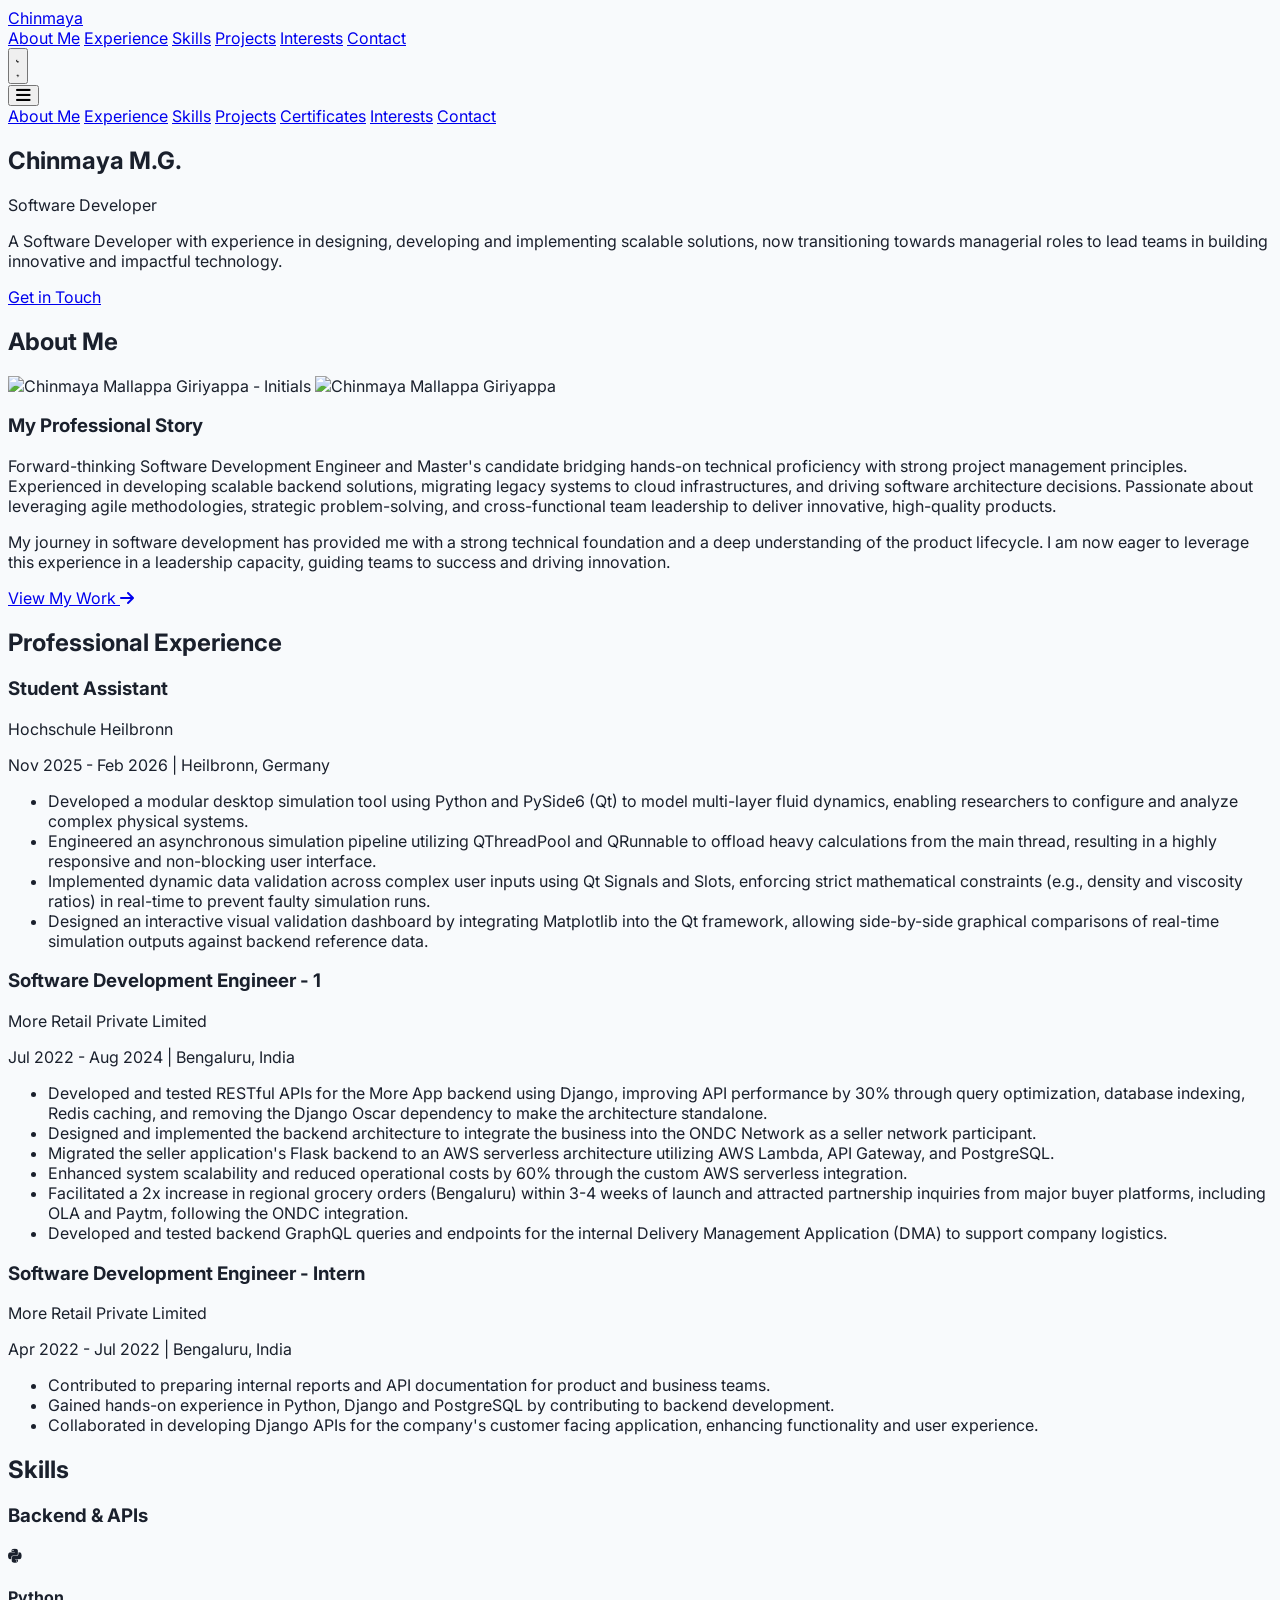
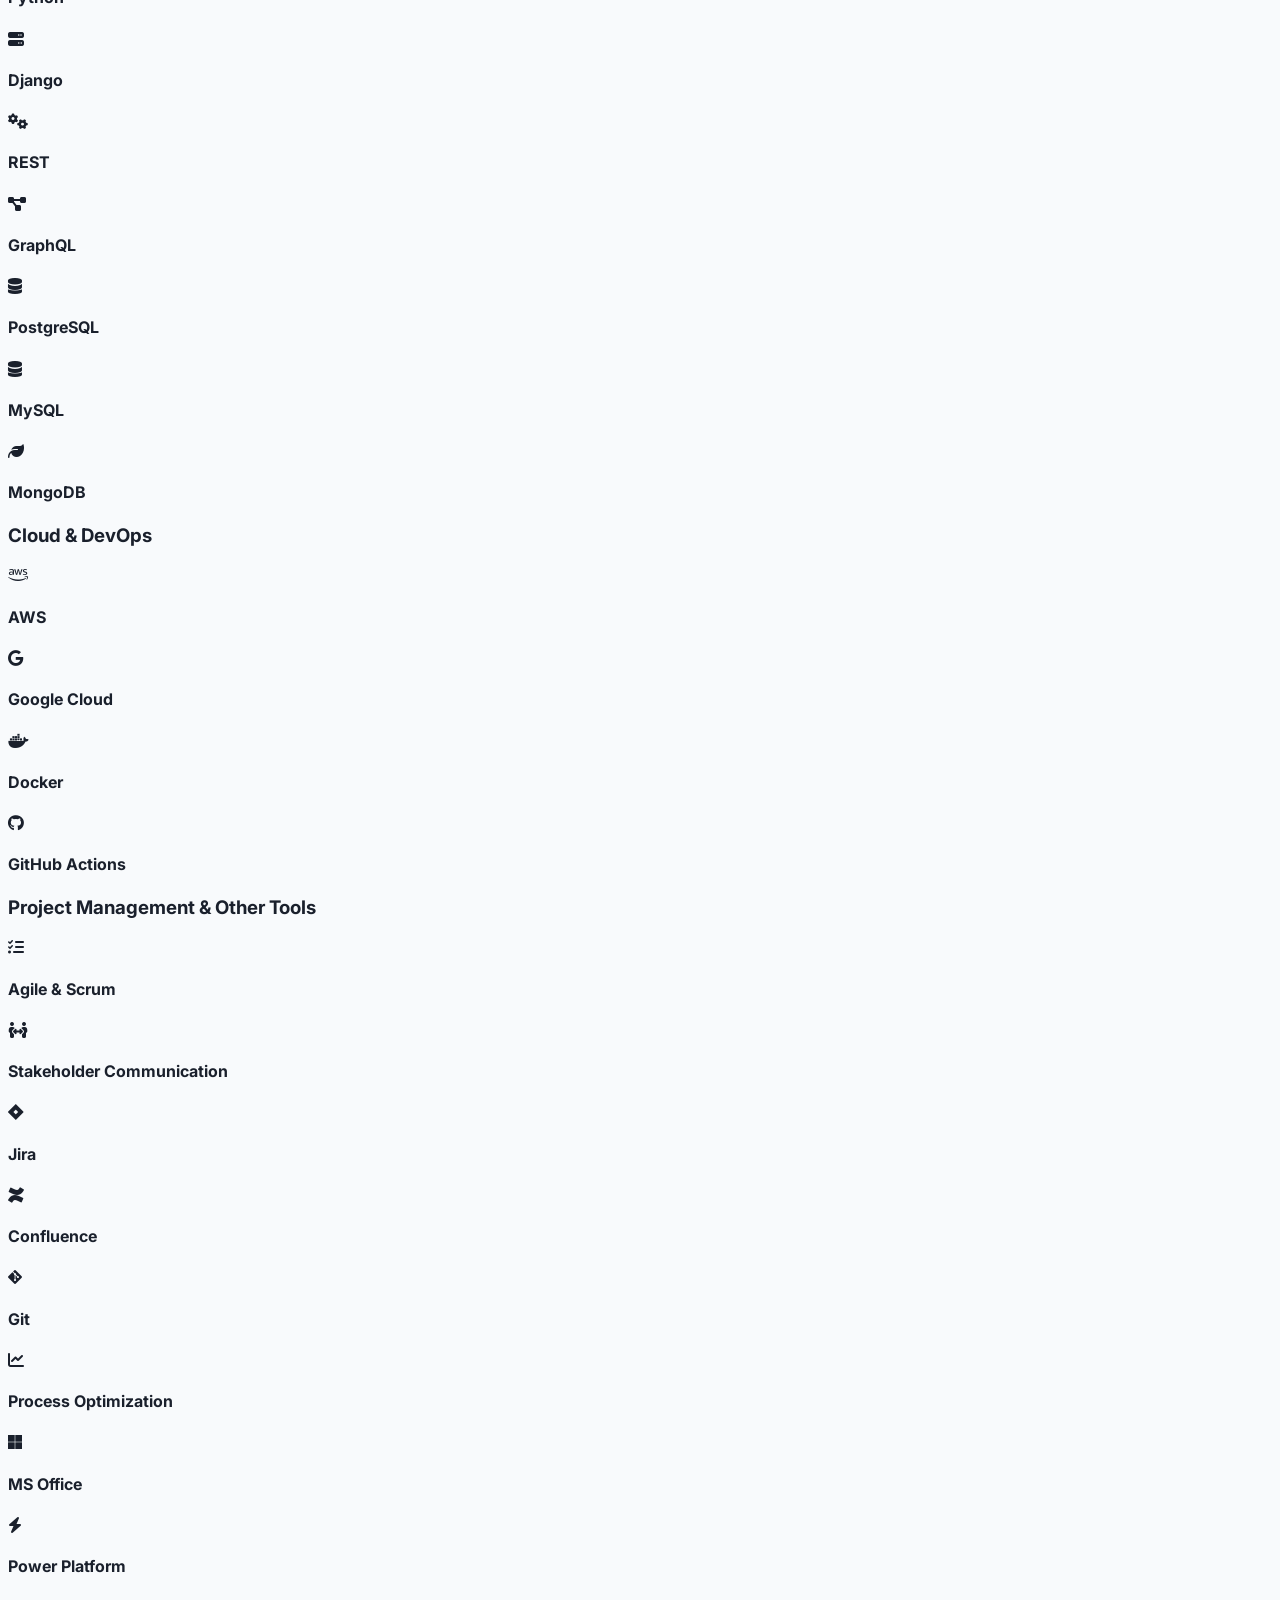
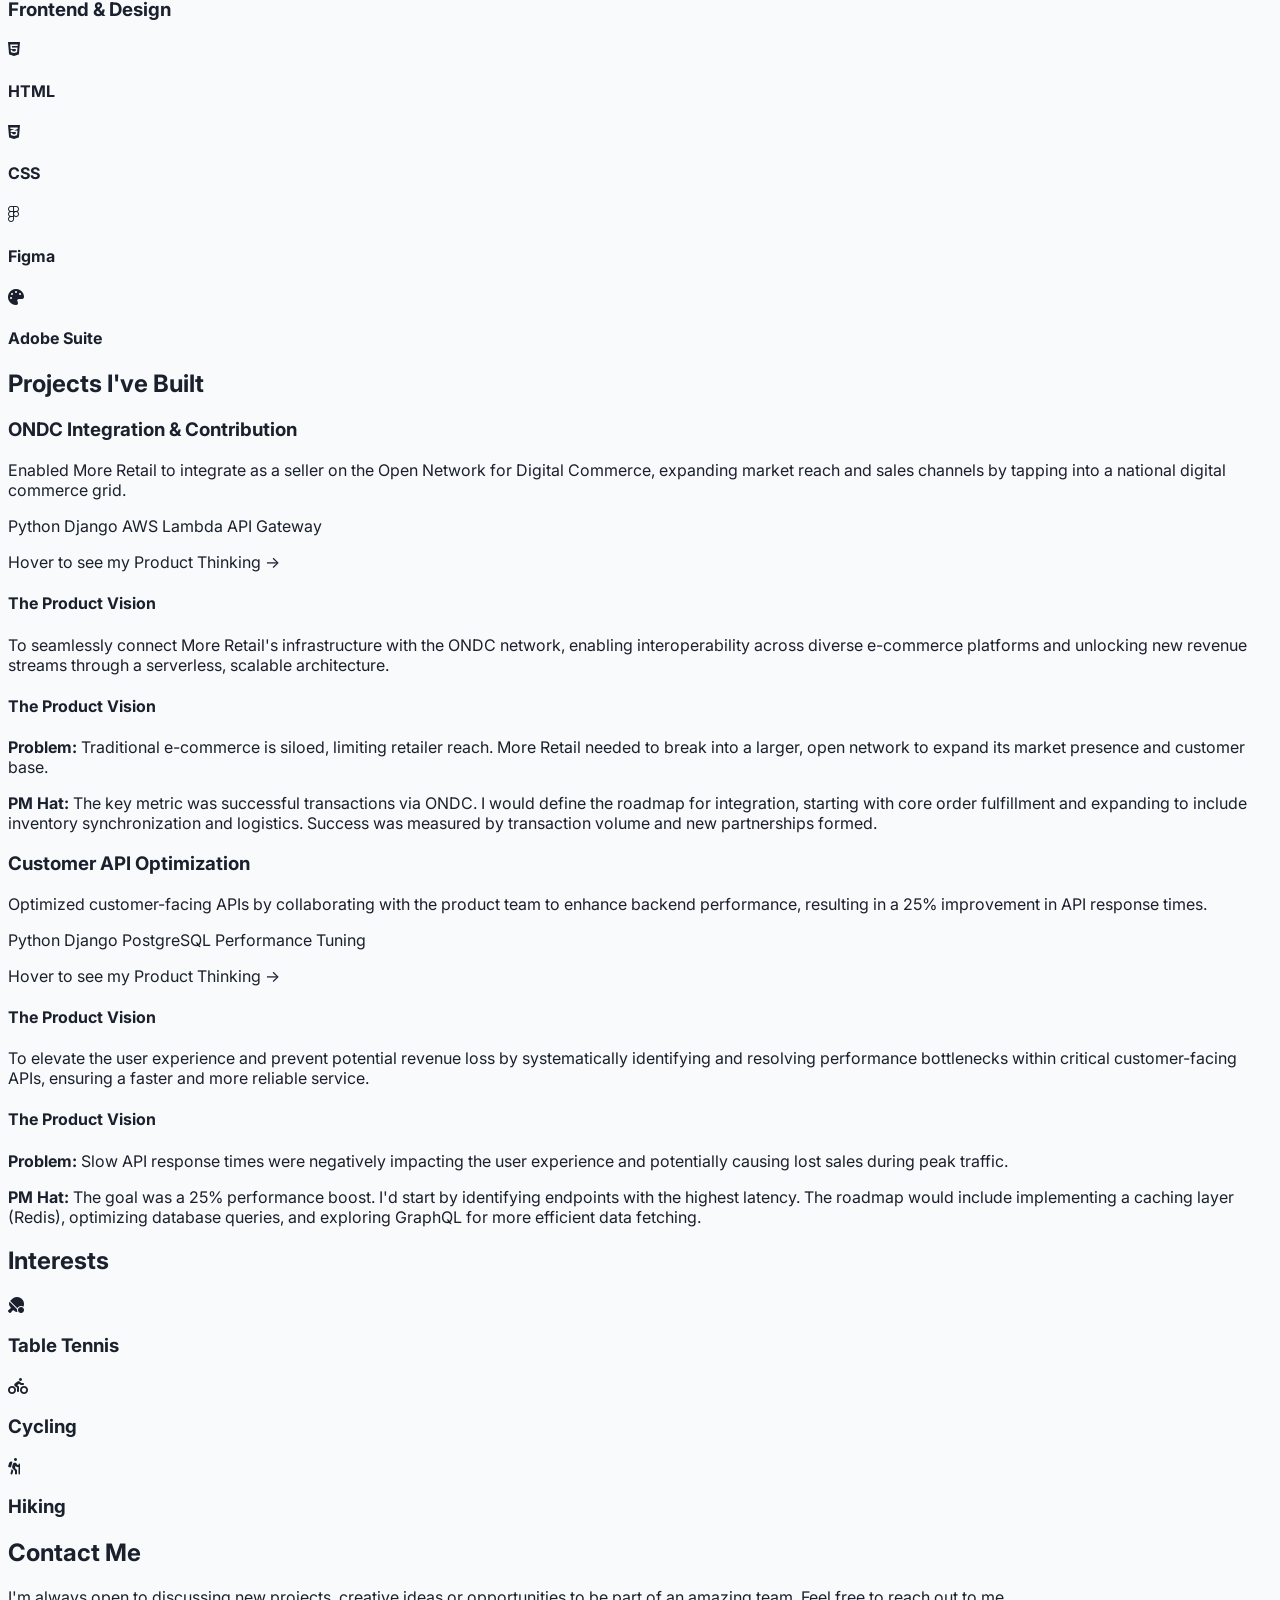
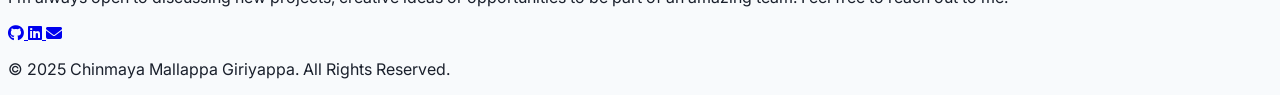
==== index.html @ 0d18cfe6 "initial commit" ====
<!DOCTYPE html>
<html lang="en" class="scroll-smooth">

<head>
    <meta charset="UTF-8">
    <meta name="viewport" content="width=device-width, initial-scale=1.0">
    <title>Chinmaya Mallappa Giriyappa - Portfolio</title>
    <script src="https://cdn.tailwindcss.com"></script>
    <script>
        // Enable dark mode based on class
        tailwind.config = {
            darkMode: 'class'
        }
    </script>
    <link href="https://fonts.googleapis.com/css2?family=Inter:wght@400;500;600;700&display=swap" rel="stylesheet">
    <link rel="stylesheet" href="https://cdnjs.cloudflare.com/ajax/libs/font-awesome/6.4.2/css/all.min.css">
    <style>
        body {
            font-family: 'Inter', sans-serif;
            background-color: #f8fafc;
            /* A very light gray background */
            color: #1a202c;
        }

        .skill-card {
            transition: transform 0.3s, box-shadow 0.3s;
        }

        .skill-card:hover {
            transform: translateY(-5px);
            box-shadow: 0 10px 15px -3px rgba(0, 0, 0, 0.1), 0 4px 6px -2px rgba(0, 0, 0, 0.05);
        }

        .interest-card {
            transition: transform 0.3s, box-shadow 0.3s;
        }

        .interest-card:hover {
            transform: translateY(-10px);
            box-shadow: 0 20px 25px -5px rgba(0, 0, 0, 0.1), 0 10px 10px -5px rgba(0, 0, 0, 0.04);
        }

        /* New styles for the project section */
        .project-container {
            transition: transform 0.4s cubic-bezier(0.25, 0.46, 0.45, 0.94);
            transform-style: preserve-3d;
        }

        .project-container:hover {
            transform: perspective(1000px) rotateY(1deg) rotateX(1deg) scale(1.02);
        }
    </style>
</head>

<body class="bg-gray-50 dark:bg-gray-900">

    <!-- Header & Navigation -->
    <header class="bg-white shadow-sm sticky top-0 z-50 dark:bg-gray-800">
        <nav class="container mx-auto px-6 py-4 flex justify-between items-center">
            <a href="#" class="text-2xl font-bold text-gray-800 dark:text-white">Chinmaya </a>
            <div class="flex items-center">
                <div class="hidden md:flex space-x-6">
                    <a href="#about"
                        class="text-gray-600 hover:text-blue-600 transition duration-300 dark:text-white dark:hover:text-blue-400">About
                        Me</a>
                    <a href="#experience"
                        class="text-gray-600 hover:text-blue-600 transition duration-300 dark:text-white dark:hover:text-blue-400">Experience</a>
                    <a href="#skills"
                        class="text-gray-600 hover:text-blue-600 transition duration-300 dark:text-white dark:hover:text-blue-400">Skills</a>
                    <a href="#projects"
                        class="text-gray-600 hover:text-blue-600 transition duration-300 dark:text-white dark:hover:text-blue-400">Projects</a>
                    <!-- <a href="#certificates" class="text-gray-600 hover:text-blue-600 transition duration-300 dark:text-white dark:hover:text-blue-400">Certificates</a> -->
                    <a href="#interests"
                        class="text-gray-600 hover:text-blue-600 transition duration-300 dark:text-white dark:hover:text-blue-400">Interests</a>
                    <!-- <a href="#resume" id="mobile-resume-nav-link" class="block py-2 px-4 text-sm text-gray-700 hover:bg-gray-100 dark:text-white dark:hover:bg-gray-700">Resume</a> -->
                    <a href="#contact"
                        class="text-gray-600 hover:text-blue-600 transition duration-300 dark:text-white dark:hover:text-blue-400">Contact</a>
                </div>

                <button id="theme-toggle" type="button"
                    class="text-gray-500 dark:text-gray-400 hover:bg-gray-100 dark:hover:bg-gray-700 focus:outline-none focus:ring-4 focus:ring-gray-200 dark:focus:ring-gray-700 rounded-lg text-sm p-2.5 ml-4">
                    <svg id="theme-toggle-dark-icon" class="hidden w-5 h-5" fill="currentColor" viewBox="0 0 20 20"
                        xmlns="http://www.w3.org/2000/svg">
                        <path d="M17.293 13.293A8 8 0 016.707 2.707a8.001 8.001 0 1010.586 10.586z"></path>
                    </svg>
                    <svg id="theme-toggle-light-icon" class="hidden w-5 h-5" fill="currentColor" viewBox="0 0 20 20"
                        xmlns="http://www.w3.org/2000/svg">
                        <path
                            d="M10 2a1 1 0 011 1v1a1 1 0 11-2 0V3a1 1 0 011-1zm4 8a4 4 0 11-8 0 4 4 0 018 0zm-.464 4.95l.707.707a1 1 0 001.414-1.414l-.707-.707a1 1 0 00-1.414 1.414zm2.12-10.607a1 1 0 010 1.414l-.707.707a1 1 0 11-1.414-1.414l.707-.707a1 1 0 011.414 0zM17 11a1 1 0 100-2h-1a1 1 0 100 2h1zm-7 4a1 1 0 011 1v1a1 1 0 11-2 0v-1a1 1 0 011-1zM5.05 5.05a1 1 0 00-1.414 1.414l.707.707a1 1 0 001.414-1.414l-.707-.707zM3 11a1 1 0 100-2H2a1 1 0 100 2h1z"
                            fill-rule="evenodd" clip-rule="evenodd"></path>
                    </svg>
                </button>

                <div class="md:hidden ml-2">
                    <button id="mobile-menu-button" class="text-gray-800 dark:text-white focus:outline-none">
                        <i class="fas fa-bars fa-lg"></i>
                    </button>
                </div>
            </div>
        </nav>
        <div id="mobile-menu" class="hidden md:hidden bg-white dark:bg-gray-800">
            <a href="#about"
                class="block py-2 px-4 text-sm text-gray-700 hover:bg-gray-100 dark:text-white dark:hover:bg-gray-700">About
                Me</a>
            <a href="#experience"
                class="block py-2 px-4 text-sm text-gray-700 hover:bg-gray-100 dark:text-white dark:hover:bg-gray-700">Experience</a>
            <a href="#skills"
                class="block py-2 px-4 text-sm text-gray-700 hover:bg-gray-100 dark:text-white dark:hover:bg-gray-700">Skills</a>
            <a href="#projects"
                class="block py-2 px-4 text-sm text-gray-700 hover:bg-gray-100 dark:text-white dark:hover:bg-gray-700">Projects</a>
            <a href="#certificates"
                class="block py-2 px-4 text-sm text-gray-700 hover:bg-gray-100 dark:text-white dark:hover:bg-gray-700">Certificates</a>
            <a href="#interests"
                class="block py-2 px-4 text-sm text-gray-700 hover:bg-gray-100 dark:text-white dark:hover:bg-gray-700">Interests</a>
            <a href="#contact"
                class="block py-2 px-4 text-sm text-gray-700 hover:bg-gray-100 dark:text-white dark:hover:bg-gray-700">Contact</a>
        </div>
    </header>

    <main>
        <!-- Hero Section -->
        <section id="home" class="bg-white py-20 md:py-32 dark:bg-gray-800">
            <div class="container mx-auto px-6 text-center">
                <h1 class="text-4xl md:text-6xl font-extrabold text-gray-900 leading-tight dark:text-white">Chinmaya
                    M.G.</h1>
                <p class="mt-4 text-xl md:text-2xl text-blue-600 font-semibold dark:text-blue-400">Software Developer
                </p>
                <p class="mt-6 max-w-3xl mx-auto text-lg text-gray-600 dark:text-gray-300">
                    A Software Developer with experience in designing, developing and implementing scalable solutions,
                    now transitioning towards managerial roles to lead teams in building innovative and impactful
                    technology.
                </p>
                <a href="#contact"
                    class="mt-8 inline-block bg-blue-600 text-white font-bold py-3 px-8 rounded-lg hover:bg-blue-700 dark:bg-blue-500 dark:hover:bg-blue-600 transition duration-300">Get
                    in Touch</a>
            </div>
        </section>

        <!-- About Me Section -->
        <section id="about" class="py-20">
            <div class="container mx-auto px-6">
                <h2 class="text-3xl font-bold text-gray-800 mb-8 text-center dark:text-white">About Me</h2>
                <div class="flex flex-col md:flex-row items-center gap-12">
                    <div class="md:w-1/3">
                        <div class="relative w-80 h-80 mx-auto group">
                            <img src="https://placehold.co/400x400/E2E8F0/4A5568?text=CMG"
                                alt="Chinmaya Mallappa Giriyappa - Initials"
                                class="rounded-full shadow-lg absolute inset-0 w-full h-full object-cover transition-opacity duration-300 group-hover:opacity-0">
                            <img src="images/profile.png?auto=compress&cs=tinysrgb&w=475"
                                alt="Chinmaya Mallappa Giriyappa"
                                class="rounded-full shadow-lg absolute inset-0 w-full h-full object-cover object-top transition-opacity duration-300 opacity-0 group-hover:opacity-100">
                        </div>
                    </div>
                    <div class="md:w-2/3">
                        <h3 class="text-2xl font-bold text-gray-800 mb-4 dark:text-gray-100">My Professional Story</h3>
                        <p class="text-gray-600 mb-4 dark:text-gray-300 text-justify">
                            Forward-thinking Software Development Engineer and Master's candidate bridging hands-on
                            technical proficiency with strong project management principles. Experienced in developing
                            scalable backend solutions, migrating legacy systems to cloud infrastructures, and driving
                            software architecture decisions. Passionate about leveraging agile methodologies, strategic
                            problem-solving, and cross-functional team leadership to deliver innovative, high-quality
                            products.
                        </p>
                        <p class="text-gray-600 dark:text-gray-300 text-justify">
                            My journey in software development has provided me with a strong technical foundation and a
                            deep understanding of the product lifecycle. I am now eager to leverage this experience in a
                            leadership capacity, guiding teams to success and driving innovation.
                        </p>
                        <a href="#projects"
                            class="mt-6 inline-block text-blue-600 font-semibold hover:underline dark:text-blue-400">View
                            My Work <i class="fas fa-arrow-right ml-2"></i></a>
                    </div>
                </div>
            </div>
        </section>

        <!-- Experience Section -->
        <section id="experience" class="py-20 bg-white dark:bg-gray-800">
            <div class="container mx-auto px-6">
                <h2 class="text-3xl font-bold text-gray-800 mb-8 text-center dark:text-white">Professional Experience
                </h2>
                <div class="space-y-12">

                    <!-- Experience 1 -->
                    <div class="flex flex-col md:flex-row gap-8">
                        <div class="md:w-1/4">
                            <h3 class="text-xl font-bold text-gray-800 dark:text-gray-100">Student Assistant</h3>
                            <p class="text-gray-600 dark:text-gray-300">Hochschule Heilbronn </p>
                            <p class="text-sm text-gray-500 dark:text-gray-400">Nov 2025 - Feb 2026 | Heilbronn, Germany
                            </p>
                        </div>
                        <div class="md:w-3/4">
                            <ul class="list-disc list-inside text-gray-600 space-y-2 dark:text-gray-300">
                                <li class="text-justify">Developed a modular desktop simulation tool using Python and
                                    PySide6 (Qt) to model multi-layer fluid dynamics, enabling researchers to configure
                                    and analyze complex physical systems.</li>
                                <li class="text-justify">Engineered an asynchronous simulation pipeline utilizing
                                    QThreadPool and QRunnable to offload heavy calculations from the main thread,
                                    resulting in a highly responsive and non-blocking user interface.</li>
                                <li class="text-justify">Implemented dynamic data validation across complex user inputs
                                    using Qt Signals and Slots, enforcing strict mathematical constraints (e.g., density
                                    and viscosity ratios) in real-time to prevent faulty simulation runs.</li>
                                <li class="text-justify">Designed an interactive visual validation dashboard by
                                    integrating Matplotlib into the Qt framework, allowing side-by-side graphical
                                    comparisons of real-time simulation outputs against backend reference data.</li>

                            </ul>
                        </div>
                    </div>
                    <!-- Experience 2 -->
                    <div class="flex flex-col md:flex-row gap-8">
                        <div class="md:w-1/4">
                            <h3 class="text-xl font-bold text-gray-800 dark:text-gray-100">Software Development Engineer
                                - 1</h3>
                            <p class="text-gray-600 dark:text-gray-300">More Retail Private Limited</p>
                            <p class="text-sm text-gray-500 dark:text-gray-400">Jul 2022 - Aug 2024 | Bengaluru, India
                            </p>
                        </div>
                        <div class="md:w-3/4">
                            <ul class="list-disc list-inside text-gray-600 space-y-2 dark:text-gray-300">
                                <li class="text-justify">Developed and tested RESTful APIs for the More App backend
                                    using Django, improving API performance by 30% through query optimization, database
                                    indexing, Redis caching, and removing the Django Oscar dependency to make the
                                    architecture standalone.</li>
                                <li class="text-justify">Designed and implemented the backend architecture to integrate
                                    the business into the ONDC Network as a seller network participant.</li>
                                <li class="text-justify">Migrated the seller application's Flask backend to an AWS
                                    serverless architecture utilizing AWS Lambda, API Gateway, and PostgreSQL.</li>
                                <li class="text-justify">Enhanced system scalability and reduced operational costs by
                                    60% through the custom AWS serverless integration.</li>
                                <li class="text-justify">Facilitated a 2x increase in regional grocery orders
                                    (Bengaluru) within 3-4 weeks of launch and attracted partnership inquiries from
                                    major buyer platforms, including OLA and Paytm, following the ONDC integration.</li>
                                <li class="text-justify">Developed and tested backend GraphQL queries and endpoints for
                                    the internal Delivery Management Application (DMA) to support company logistics.
                                </li>
                            </ul>
                        </div>
                    </div>
                    <!-- Experience 3 -->
                    <div class="flex flex-col md:flex-row gap-8">
                        <div class="md:w-1/4">
                            <h3 class="text-xl font-bold text-gray-800 dark:text-gray-100">Software Development Engineer
                                - Intern</h3>
                            <p class="text-gray-600 dark:text-gray-300">More Retail Private Limited</p>
                            <p class="text-sm text-gray-500 dark:text-gray-400">Apr 2022 - Jul 2022 | Bengaluru, India
                            </p>
                        </div>
                        <div class="md:w-3/4">
                            <ul class="list-disc list-inside text-gray-600 space-y-2 dark:text-gray-300">
                                <li class="text-justify">Contributed to preparing internal reports and API documentation
                                    for product and business teams.</li>
                                <li class="text-justify">Gained hands-on experience in Python, Django and PostgreSQL by
                                    contributing to backend development.</li>
                                <li class="text-justify">Collaborated in developing Django APIs for the company's
                                    customer facing application, enhancing functionality and user experience.</li>
                            </ul>
                        </div>
                    </div>
                </div>
            </div>
        </section>

        <!-- Skills Section -->
        <section id="skills" class="py-20">
            <div class="container mx-auto px-6">
                <h2 class="text-3xl font-bold text-gray-800 mb-8 text-center dark:text-white">Skills</h2>

                <!-- Backend & APIs -->
                <div class="mb-12">
                    <h3 class="text-2xl font-semibold text-gray-700 dark:text-gray-200 mb-6 text-center">Backend &amp;
                        APIs</h3>
                    <div class="flex flex-wrap justify-center gap-6">
                        <div
                            class="skill-card bg-white p-4 rounded-lg shadow-md text-center dark:bg-gray-700 flex items-center space-x-3">
                            <i class="fab fa-python text-2xl text-blue-600 dark:text-blue-400"></i>
                            <h4 class="text-md font-semibold dark:text-white">Python</h4>
                        </div>
                        <div
                            class="skill-card bg-white p-4 rounded-lg shadow-md text-center dark:bg-gray-700 flex items-center space-x-3">
                            <i class="fas fa-server text-2xl text-blue-600 dark:text-blue-400"></i>
                            <h4 class="text-md font-semibold dark:text-white">Django</h4>
                        </div>
                        <div
                            class="skill-card bg-white p-4 rounded-lg shadow-md text-center dark:bg-gray-700 flex items-center space-x-3">
                            <i class="fas fa-cogs text-2xl text-blue-600 dark:text-blue-400"></i>
                            <h4 class="text-md font-semibold dark:text-white">REST</h4>
                        </div>
                        <div
                            class="skill-card bg-white p-4 rounded-lg shadow-md text-center dark:bg-gray-700 flex items-center space-x-3">
                            <i class="fas fa-project-diagram text-2xl text-blue-600 dark:text-blue-400"></i>
                            <h4 class="text-md font-semibold dark:text-white">GraphQL</h4>
                        </div>
                        <div
                            class="skill-card bg-white p-4 rounded-lg shadow-md text-center dark:bg-gray-700 flex items-center space-x-3">
                            <i class="fas fa-database text-2xl text-blue-600 dark:text-blue-400"></i>
                            <h4 class="text-md font-semibold dark:text-white">PostgreSQL</h4>
                        </div>
                        <div
                            class="skill-card bg-white p-4 rounded-lg shadow-md text-center dark:bg-gray-700 flex items-center space-x-3">
                            <i class="fas fa-database text-2xl text-blue-600 dark:text-blue-400"></i>
                            <h4 class="text-md font-semibold dark:text-white">MySQL</h4>
                        </div>
                        <div
                            class="skill-card bg-white p-4 rounded-lg shadow-md text-center dark:bg-gray-700 flex items-center space-x-3">
                            <i class="fas fa-leaf text-2xl text-blue-600 dark:text-blue-400"></i>
                            <h4 class="text-md font-semibold dark:text-white">MongoDB</h4>
                        </div>
                    </div>
                </div>

                <!-- Cloud & DevOps -->
                <div class="mb-12">
                    <h3 class="text-2xl font-semibold text-gray-700 dark:text-gray-200 mb-6 text-center">Cloud &amp;
                        DevOps</h3>
                    <div class="flex flex-wrap justify-center gap-6">
                        <div
                            class="skill-card bg-white p-4 rounded-lg shadow-md text-center dark:bg-gray-700 flex items-center space-x-3">
                            <i class="fab fa-aws text-2xl text-blue-600 dark:text-blue-400"></i>
                            <h4 class="text-md font-semibold dark:text-white">AWS</h4>
                        </div>
                        <div
                            class="skill-card bg-white p-4 rounded-lg shadow-md text-center dark:bg-gray-700 flex items-center space-x-3">
                            <i class="fab fa-google text-2xl text-blue-600 dark:text-blue-400"></i>
                            <h4 class="text-md font-semibold dark:text-white">Google Cloud</h4>
                        </div>
                        <div
                            class="skill-card bg-white p-4 rounded-lg shadow-md text-center dark:bg-gray-700 flex items-center space-x-3">
                            <i class="fab fa-docker text-2xl text-blue-600 dark:text-blue-400"></i>
                            <h4 class="text-md font-semibold dark:text-white">Docker</h4>
                        </div>
                        <div
                            class="skill-card bg-white p-4 rounded-lg shadow-md text-center dark:bg-gray-700 flex items-center space-x-3">
                            <i class="fab fa-github text-2xl text-blue-600 dark:text-blue-400"></i>
                            <h4 class="text-md font-semibold dark:text-white">GitHub Actions</h4>
                        </div>
                    </div>
                </div>

                <!-- Project Management & Other Tools -->
                <div class="mb-12">
                    <h3 class="text-2xl font-semibold text-gray-700 dark:text-gray-200 mb-6 text-center">Project
                        Management &amp; Other Tools</h3>
                    <div class="flex flex-wrap justify-center gap-6">
                        <div
                            class="skill-card bg-white p-4 rounded-lg shadow-md text-center dark:bg-gray-700 flex items-center space-x-3">
                            <i class="fas fa-tasks text-2xl text-blue-600 dark:text-blue-400"></i>
                            <h4 class="text-md font-semibold dark:text-white">Agile &amp; Scrum</h4>
                        </div>
                        <div
                            class="skill-card bg-white p-4 rounded-lg shadow-md text-center dark:bg-gray-700 flex items-center space-x-3">
                            <i class="fas fa-people-arrows text-2xl text-blue-600 dark:text-blue-400"></i>
                            <h4 class="text-md font-semibold dark:text-white">Stakeholder Communication</h4>
                        </div>
                        <div
                            class="skill-card bg-white p-4 rounded-lg shadow-md text-center dark:bg-gray-700 flex items-center space-x-3">
                            <i class="fab fa-jira text-2xl text-blue-600 dark:text-blue-400"></i>
                            <h4 class="text-md font-semibold dark:text-white">Jira</h4>
                        </div>
                        <div
                            class="skill-card bg-white p-4 rounded-lg shadow-md text-center dark:bg-gray-700 flex items-center space-x-3">
                            <i class="fab fa-confluence text-2xl text-blue-600 dark:text-blue-400"></i>
                            <h4 class="text-md font-semibold dark:text-white">Confluence</h4>
                        </div>
                        <div
                            class="skill-card bg-white p-4 rounded-lg shadow-md text-center dark:bg-gray-700 flex items-center space-x-3">
                            <i class="fab fa-git-alt text-2xl text-blue-600 dark:text-blue-400"></i>
                            <h4 class="text-md font-semibold dark:text-white">Git</h4>
                        </div>
                        <div
                            class="skill-card bg-white p-4 rounded-lg shadow-md text-center dark:bg-gray-700 flex items-center space-x-3">
                            <i class="fas fa-chart-line text-2xl text-blue-600 dark:text-blue-400"></i>
                            <h4 class="text-md font-semibold dark:text-white">Process Optimization</h4>
                        </div>
                        <div
                            class="skill-card bg-white p-4 rounded-lg shadow-md text-center dark:bg-gray-700 flex items-center space-x-3">
                            <i class="fab fa-microsoft text-2xl text-blue-600 dark:text-blue-400"></i>
                            <h4 class="text-md font-semibold dark:text-white">MS Office</h4>
                        </div>
                        <div
                            class="skill-card bg-white p-4 rounded-lg shadow-md text-center dark:bg-gray-700 flex items-center space-x-3">
                            <i class="fas fa-bolt text-2xl text-blue-600 dark:text-blue-400"></i>
                            <h4 class="text-md font-semibold dark:text-white">Power Platform</h4>
                        </div>
                    </div>
                </div>

                <!-- Frontend & Design -->
                <div>
                    <h3 class="text-2xl font-semibold text-gray-700 dark:text-gray-200 mb-6 text-center">Frontend &amp;
                        Design</h3>
                    <div class="flex flex-wrap justify-center gap-6">
                        <div
                            class="skill-card bg-white p-4 rounded-lg shadow-md text-center dark:bg-gray-700 flex items-center space-x-3">
                            <i class="fab fa-html5 text-2xl text-blue-600 dark:text-blue-400"></i>
                            <h4 class="text-md font-semibold dark:text-white">HTML</h4>
                        </div>
                        <div
                            class="skill-card bg-white p-4 rounded-lg shadow-md text-center dark:bg-gray-700 flex items-center space-x-3">
                            <i class="fab fa-css3-alt text-2xl text-blue-600 dark:text-blue-400"></i>
                            <h4 class="text-md font-semibold dark:text-white">CSS</h4>
                        </div>
                        <div
                            class="skill-card bg-white p-4 rounded-lg shadow-md text-center dark:bg-gray-700 flex items-center space-x-3">
                            <i class="fab fa-figma text-2xl text-blue-600 dark:text-blue-400"></i>
                            <h4 class="text-md font-semibold dark:text-white">Figma</h4>
                        </div>
                        <div
                            class="skill-card bg-white p-4 rounded-lg shadow-md text-center dark:bg-gray-700 flex items-center space-x-3">
                            <i class="fas fa-palette text-2xl text-blue-600 dark:text-blue-400"></i>
                            <h4 class="text-md font-semibold dark:text-white">Adobe Suite</h4>
                        </div>
                    </div>
                </div>
            </div>
        </section>

        <!-- Projects Section -->
        <section id="projects" class="py-20 bg-white dark:bg-gray-800">
            <div class="container mx-auto px-6">
                <h2 class="text-3xl font-bold text-gray-800 mb-8 text-center dark:text-white">Projects I've Built</h2>
                <div class="space-y-16">
                    <!-- Project 1 -->
                    <div class="project-container">
                        <div class="grid md:grid-cols-2 gap-8 items-center">
                            <!-- Left Panel -->
                            <div class="p-8 rounded-lg bg-gray-100 dark:bg-gray-700 h-full">
                                <h3 class="text-2xl font-bold text-gray-800 dark:text-white">ONDC Integration &
                                    Contribution</h3>
                                <p class="mt-2 text-gray-600 dark:text-gray-300">Enabled More Retail to integrate as a
                                    seller on the Open Network for Digital Commerce, expanding market reach and sales
                                    channels by tapping into a national digital commerce grid.</p>
                                <div class="mt-4 flex flex-wrap gap-2">
                                    <span
                                        class="bg-blue-100 text-blue-800 text-xs font-semibold px-2.5 py-1 rounded-full dark:bg-gray-600 dark:text-blue-300">Python</span>
                                    <span
                                        class="bg-blue-100 text-blue-800 text-xs font-semibold px-2.5 py-1 rounded-full dark:bg-gray-600 dark:text-blue-300">Django</span>
                                    <span
                                        class="bg-blue-100 text-blue-800 text-xs font-semibold px-2.5 py-1 rounded-full dark:bg-gray-600 dark:text-blue-300">AWS
                                        Lambda</span>
                                    <span
                                        class="bg-blue-100 text-blue-800 text-xs font-semibold px-2.5 py-1 rounded-full dark:bg-gray-600 dark:text-blue-300">API
                                        Gateway</span>
                                </div>
                                <p class="mt-6 text-sm text-gray-500 dark:text-gray-400">Hover to see my Product
                                    Thinking →</p>
                            </div>
                            <!-- Right Panel -->
                            <div
                                class="project-vision p-8 rounded-lg bg-blue-50 dark:bg-gray-900 h-full border border-gray-200 dark:border-gray-700">
                                <div class="vision-initial">
                                    <h4 class="text-xl font-bold dark:text-white">The Product Vision</h4>
                                    <p class="text-gray-600 dark:text-gray-300 mt-2">To seamlessly connect More Retail's
                                        infrastructure with the ONDC network, enabling interoperability across diverse
                                        e-commerce platforms and unlocking new revenue streams through a serverless,
                                        scalable architecture.</p>
                                </div>
                                <div class="vision-hover hidden">
                                    <h4 class="text-xl font-bold dark:text-white">The Product Vision</h4>
                                    <p class="mt-4 text-gray-600 dark:text-gray-300"><strong
                                            class="text-gray-800 dark:text-gray-100">Problem:</strong> Traditional
                                        e-commerce is siloed, limiting retailer reach. More Retail needed to break into
                                        a larger, open network to expand its market presence and customer base.</p>
                                    <p class="mt-2 text-gray-600 dark:text-gray-300"><strong
                                            class="text-gray-800 dark:text-gray-100">PM Hat:</strong> The key metric was
                                        successful transactions via ONDC. I would define the roadmap for integration,
                                        starting with core order fulfillment and expanding to include inventory
                                        synchronization and logistics. Success was measured by transaction volume and
                                        new partnerships formed.</p>
                                </div>
                            </div>
                        </div>
                    </div>
                    <!-- Project 2 -->
                    <div class="project-container">
                        <div class="grid md:grid-cols-2 gap-8 items-center">
                            <!-- Left Panel -->
                            <div class="p-8 rounded-lg bg-gray-100 dark:bg-gray-700 h-full">
                                <h3 class="text-2xl font-bold text-gray-800 dark:text-white">Customer API Optimization
                                </h3>
                                <p class="mt-2 text-gray-600 dark:text-gray-300">Optimized customer-facing APIs by
                                    collaborating with the product team to enhance backend performance, resulting in a
                                    25% improvement in API response times.</p>
                                <div class="mt-4 flex flex-wrap gap-2">
                                    <span
                                        class="bg-blue-100 text-blue-800 text-xs font-semibold px-2.5 py-1 rounded-full dark:bg-gray-600 dark:text-blue-300">Python</span>
                                    <span
                                        class="bg-blue-100 text-blue-800 text-xs font-semibold px-2.5 py-1 rounded-full dark:bg-gray-600 dark:text-blue-300">Django</span>
                                    <span
                                        class="bg-blue-100 text-blue-800 text-xs font-semibold px-2.5 py-1 rounded-full dark:bg-gray-600 dark:text-blue-300">PostgreSQL</span>
                                    <span
                                        class="bg-blue-100 text-blue-800 text-xs font-semibold px-2.5 py-1 rounded-full dark:bg-gray-600 dark:text-blue-300">Performance
                                        Tuning</span>
                                </div>
                                <p class="mt-6 text-sm text-gray-500 dark:text-gray-400">Hover to see my Product
                                    Thinking →</p>
                            </div>
                            <!-- Right Panel -->
                            <div
                                class="project-vision p-8 rounded-lg bg-blue-50 dark:bg-gray-900 h-full border border-gray-200 dark:border-gray-700">
                                <div class="vision-initial">
                                    <h4 class="text-xl font-bold dark:text-white">The Product Vision</h4>
                                    <p class="text-gray-600 dark:text-gray-300 mt-2">To elevate the user experience and
                                        prevent potential revenue loss by systematically identifying and resolving
                                        performance bottlenecks within critical customer-facing APIs, ensuring a faster
                                        and more reliable service.</p>
                                </div>
                                <div class="vision-hover hidden">
                                    <h4 class="text-xl font-bold dark:text-white">The Product Vision</h4>
                                    <p class="mt-4 text-gray-600 dark:text-gray-300"><strong
                                            class="text-gray-800 dark:text-gray-100">Problem:</strong> Slow API response
                                        times were negatively impacting the user experience and potentially causing lost
                                        sales during peak traffic.</p>
                                    <p class="mt-2 text-gray-600 dark:text-gray-300"><strong
                                            class="text-gray-800 dark:text-gray-100">PM Hat:</strong> The goal was a 25%
                                        performance boost. I'd start by identifying endpoints with the highest latency.
                                        The roadmap would include implementing a caching layer (Redis), optimizing
                                        database queries, and exploring GraphQL for more efficient data fetching.</p>
                                </div>
                            </div>
                        </div>
                    </div>
                </div>
            </div>
        </section>

        <!-- Certificates Section -->
        <!-- <section id="certificates" class="py-20">
            <div class="container mx-auto px-6">
                <h2 class="text-3xl font-bold text-gray-800 mb-8 text-center dark:text-white">Certificates</h2>
                <div class="grid grid-cols-1 md:grid-cols-2 lg:grid-cols-3 gap-8">
                    <a href="https://www.linkedin.com/learning/certificates/9ef0771573344614def8a0cba621d2ab2e23c560e15a6babe4bbdce4ea3cec1d" target="_blank" class="block bg-white p-6 rounded-lg shadow-md hover:shadow-xl transition-shadow duration-300 dark:bg-gray-700">
                        <h3 class="text-lg font-semibold text-gray-800 dark:text-gray-100">Advanced Python</h3>
                        <p class="text-gray-500 dark:text-gray-400">LinkedIn</p>
                    </a>
                    <a href="https://www.linkedin.com/learning/certificates/585149c26a60ff7c086f58275a8dd77854018b1e47f6ee40c8aaaec7b54a310e?trk=share_certificate" target="_blank" class="block bg-white p-6 rounded-lg shadow-md hover:shadow-xl transition-shadow duration-300 dark:bg-gray-700">
                        <h3 class="text-lg font-semibold text-gray-800 dark:text-gray-100">Python Essential Training</h3>
                        <p class="text-gray-500 dark:text-gray-400">LinkedIn</p>
                    </a>
                    <a href="https://www.simplilearn.com/skillup-certificate-landing?token=eyJjb3Vyc2VfaWQiOiIxODExIiwiY2VydGlmaWNhdGVfdXJsIjoiaHR0cHM6XC9cL2NlcnRpZmljYXRlcy5zaW1wbGljZG4ubmV0XC9zaGFyZVwvdGh1bWJfMzQxMzY3Ml8xNjUxMDM4NjQ5LnBuZyIsInVzZXJuYW1lIjoiQ2hpbm1heWEgTSBHIn0&utm_source=shared-certificate&utm_medium=app_lms&utm_campaign=shared-certificate-promotion&referrer=https%3A%2F%2Fcertificates.simplicdn.net%2Fshare%2Fthumb_3413672_1651038649.png&_branch_match_id=1405921244742338654&_branch_referrer=H4sIAAAAAAAAA8soKSkottLXL87MLcjJ1EssKNDLyczL1s9xqyxzyQ41Mi1Isq8rSk1LLSrKzEuPTyrKLy9OLbL1AapJTfHMAwD5pxsGPwAAAA%3D%3D" target="_blank" class="block bg-white p-6 rounded-lg shadow-md hover:shadow-xl transition-shadow duration-300 dark:bg-gray-700">
                        <h3 class="text-lg font-semibold text-gray-800 dark:text-gray-100">Introduction to SQL</h3>
                        <p class="text-gray-500 dark:text-gray-400">SimpliLearn</p>
                    </a>
                     <a href="#" target="_blank" class="block bg-white p-6 rounded-lg shadow-md hover:shadow-xl transition-shadow duration-300 dark:bg-gray-700">
                        <h3 class="text-lg font-semibold text-gray-800 dark:text-gray-100">Artificial Intelligence Course</h3>
                        <p class="text-gray-500 dark:text-gray-400">MYCAPTAIN</p>
                    </a>
                     <a href="https://coursera.org/share/3a75f42b72a31e2ae8ce3bac83f52119" target="_blank" class="block bg-white p-6 rounded-lg shadow-md hover:shadow-xl transition-shadow duration-300 dark:bg-gray-700">
                        <h3 class="text-lg font-semibold text-gray-800 dark:text-gray-100">Graphic Design - Specialization</h3>
                        <p class="text-gray-500 dark:text-gray-400">Coursera</p>
                    </a>
                     <a href="https://coursera.org/share/c92ac8dd3d910a44bc82b31e5426451f" target="_blank" class="block bg-white p-6 rounded-lg shadow-md hover:shadow-xl transition-shadow duration-300 dark:bg-gray-700">
                        <h3 class="text-lg font-semibold text-gray-800 dark:text-gray-100">Mastering Final Cut Pro</h3>
                        <p class="text-gray-500 dark:text-gray-400">Coursera</p>
                    </a>
                </div>
            </div>
        </section> -->

        <!-- Interests Section -->
        <section id="interests" class="py-20 bg-white dark:bg-gray-800">
            <div class="container mx-auto px-6">
                <h2 class="text-3xl font-bold text-gray-800 mb-8 text-center dark:text-white">Interests</h2>
                <div class="grid grid-cols-1 md:grid-cols-3 gap-8">
                    <div class="interest-card bg-blue-100 p-8 rounded-lg text-center dark:bg-gray-700">
                        <i class="fas fa-table-tennis text-5xl text-blue-600 mb-4 dark:text-blue-400"></i>
                        <h3 class="text-xl font-semibold text-gray-800 dark:text-white">Table Tennis</h3>
                    </div>
                    <div class="interest-card bg-emerald-100 p-8 rounded-lg text-center dark:bg-gray-700">
                        <i class="fas fa-biking text-5xl text-emerald-600 mb-4 dark:text-emerald-400"></i>
                        <h3 class="text-xl font-semibold text-gray-800 dark:text-white">Cycling</h3>
                    </div>
                    <div class="interest-card bg-amber-100 p-8 rounded-lg text-center dark:bg-gray-700">
                        <i class="fas fa-hiking text-5xl text-amber-600 mb-4 dark:text-amber-400"></i>
                        <h3 class="text-xl font-semibold text-gray-800 dark:text-white">Hiking</h3>
                    </div>
                </div>
            </div>
        </section>

        <!-- Contact Section -->
        <section id="contact" class="py-20">
            <div class="container mx-auto px-6 text-center">
                <h2 class="text-3xl font-bold text-gray-800 mb-8 text-center dark:text-white">Contact Me</h2>
                <p class="text-gray-600 max-w-2xl mx-auto mb-8 dark:text-gray-300">I'm always open to discussing new
                    projects, creative ideas or opportunities to be part of an amazing team. Feel free to reach out to
                    me.</p>
                <div class="flex justify-center space-x-6">
                    <a href="https://github.com/Chinmaya1910" target="_blank"
                        class="text-gray-600 hover:text-blue-600 transition duration-300 text-3xl dark:text-gray-400 dark:hover:text-blue-400">
                        <i class="fab fa-github"></i>
                    </a>
                    <a href="https://www.linkedin.com/in/chinmaya-mallappa-giriyappa-443391238" target="_blank"
                        class="text-gray-600 hover:text-blue-600 transition duration-300 text-3xl dark:text-gray-400 dark:hover:text-blue-400">
                        <i class="fab fa-linkedin"></i>
                    </a>
                    <a href="mailto:chinmaya.giriyappa@gmail.com"
                        class="text-gray-600 hover:text-blue-600 transition duration-300 text-3xl dark:text-gray-400 dark:hover:text-blue-400">
                        <i class="fas fa-envelope"></i>
                    </a>
                </div>
            </div>
        </section>
    </main>

    <footer class="bg-gray-800 text-white py-6 dark:bg-black">
        <div class="container mx-auto px-6 text-center">
            <p class="text-gray-300 dark:text-gray-400">&copy; 2025 Chinmaya Mallappa Giriyappa. All Rights Reserved.
            </p>
        </div>
    </footer>

    <!-- Resume Modal -->
    <!-- <div id="resume-modal" class="hidden fixed inset-0 bg-black bg-opacity-50 z-[100] flex justify-center items-center p-4 transition-opacity duration-300">
        <div class="bg-white dark:bg-gray-800 rounded-lg shadow-xl w-full max-w-4xl h-full max-h-[90vh] flex flex-col">
            <div class="flex justify-between items-center p-4 border-b dark:border-gray-700">
                <h3 class="text-xl font-bold text-gray-800 dark:text-white">My Resume</h3>
                <button id="resume-modal-close" class="text-2xl text-gray-600 dark:text-gray-300 hover:text-black dark:hover:text-white">&times;</button>
            </div>
            <div class="flex-grow p-1 md:p-4 overflow-y-auto">
                 <iframe src="images/Chinmaya-Mallappa-Giriyappa-Resume.pdf" class="w-full h-full" title="Chinmaya Giriyappa's Resume"></iframe>
            </div>
            <div class="p-4 border-t dark:border-gray-700 text-center">
                 <a href="images/Chinmaya-Mallappa-Giriyappa-Resume.pdf" download class="inline-block bg-blue-600 text-white font-bold py-2 px-6 rounded-lg hover:bg-blue-700 dark:bg-blue-500 dark:hover:bg-blue-600 transition duration-300">
                    <i class="fas fa-download mr-2"></i> Download
                </a>
            </div>
        </div>
    </div> -->


    <script>
        // Mobile menu toggle
        const mobileMenuButton = document.getElementById('mobile-menu-button');
        const mobileMenu = document.getElementById('mobile-menu');

        mobileMenuButton.addEventListener('click', () => {
            mobileMenu.classList.toggle('hidden');
        });

        const mobileNavLinks = document.querySelectorAll('#mobile-menu a');
        mobileNavLinks.forEach(link => {
            link.addEventListener('click', () => {
                mobileMenu.classList.add('hidden');
            });
        });

        // Dark mode toggle script
        const themeToggleDarkIcon = document.getElementById('theme-toggle-dark-icon');
        const themeToggleLightIcon = document.getElementById('theme-toggle-light-icon');
        const themeToggleBtn = document.getElementById('theme-toggle');

        if (localStorage.getItem('color-theme') === 'dark' || (!('color-theme' in localStorage) && window.matchMedia('(prefers-color-scheme: dark)').matches)) {
            themeToggleLightIcon.classList.remove('hidden');
            document.documentElement.classList.add('dark');
        } else {
            themeToggleDarkIcon.classList.remove('hidden');
            document.documentElement.classList.remove('dark')
        }

        themeToggleBtn.addEventListener('click', function () {
            themeToggleDarkIcon.classList.toggle('hidden');
            themeToggleLightIcon.classList.toggle('hidden');

            if (localStorage.getItem('color-theme')) {
                if (localStorage.getItem('color-theme') === 'light') {
                    document.documentElement.classList.add('dark');
                    localStorage.setItem('color-theme', 'dark');
                } else {
                    document.documentElement.classList.remove('dark');
                    localStorage.setItem('color-theme', 'light');
                }
            } else {
                if (document.documentElement.classList.contains('dark')) {
                    document.documentElement.classList.remove('dark');
                    localStorage.setItem('color-theme', 'light');
                } else {
                    document.documentElement.classList.add('dark');
                    localStorage.setItem('color-theme', 'dark');
                }
            }
        });

        // New script for project hover effect
        document.addEventListener('DOMContentLoaded', () => {
            const projectContainers = document.querySelectorAll('.project-container');

            projectContainers.forEach(container => {
                const initialVision = container.querySelector('.vision-initial');
                const hoverVision = container.querySelector('.vision-hover');
                const leftPanel = container.querySelector('.grid > div:first-child');

                leftPanel.addEventListener('mouseenter', () => {
                    if (initialVision && hoverVision) {
                        initialVision.style.display = 'none';
                        hoverVision.style.display = 'block';
                    }
                });

                leftPanel.addEventListener('mouseleave', () => {
                    if (initialVision && hoverVision) {
                        initialVision.style.display = 'block';
                        hoverVision.style.display = 'none';
                    }
                });
            });
        });
    </script>

</body>

</html>
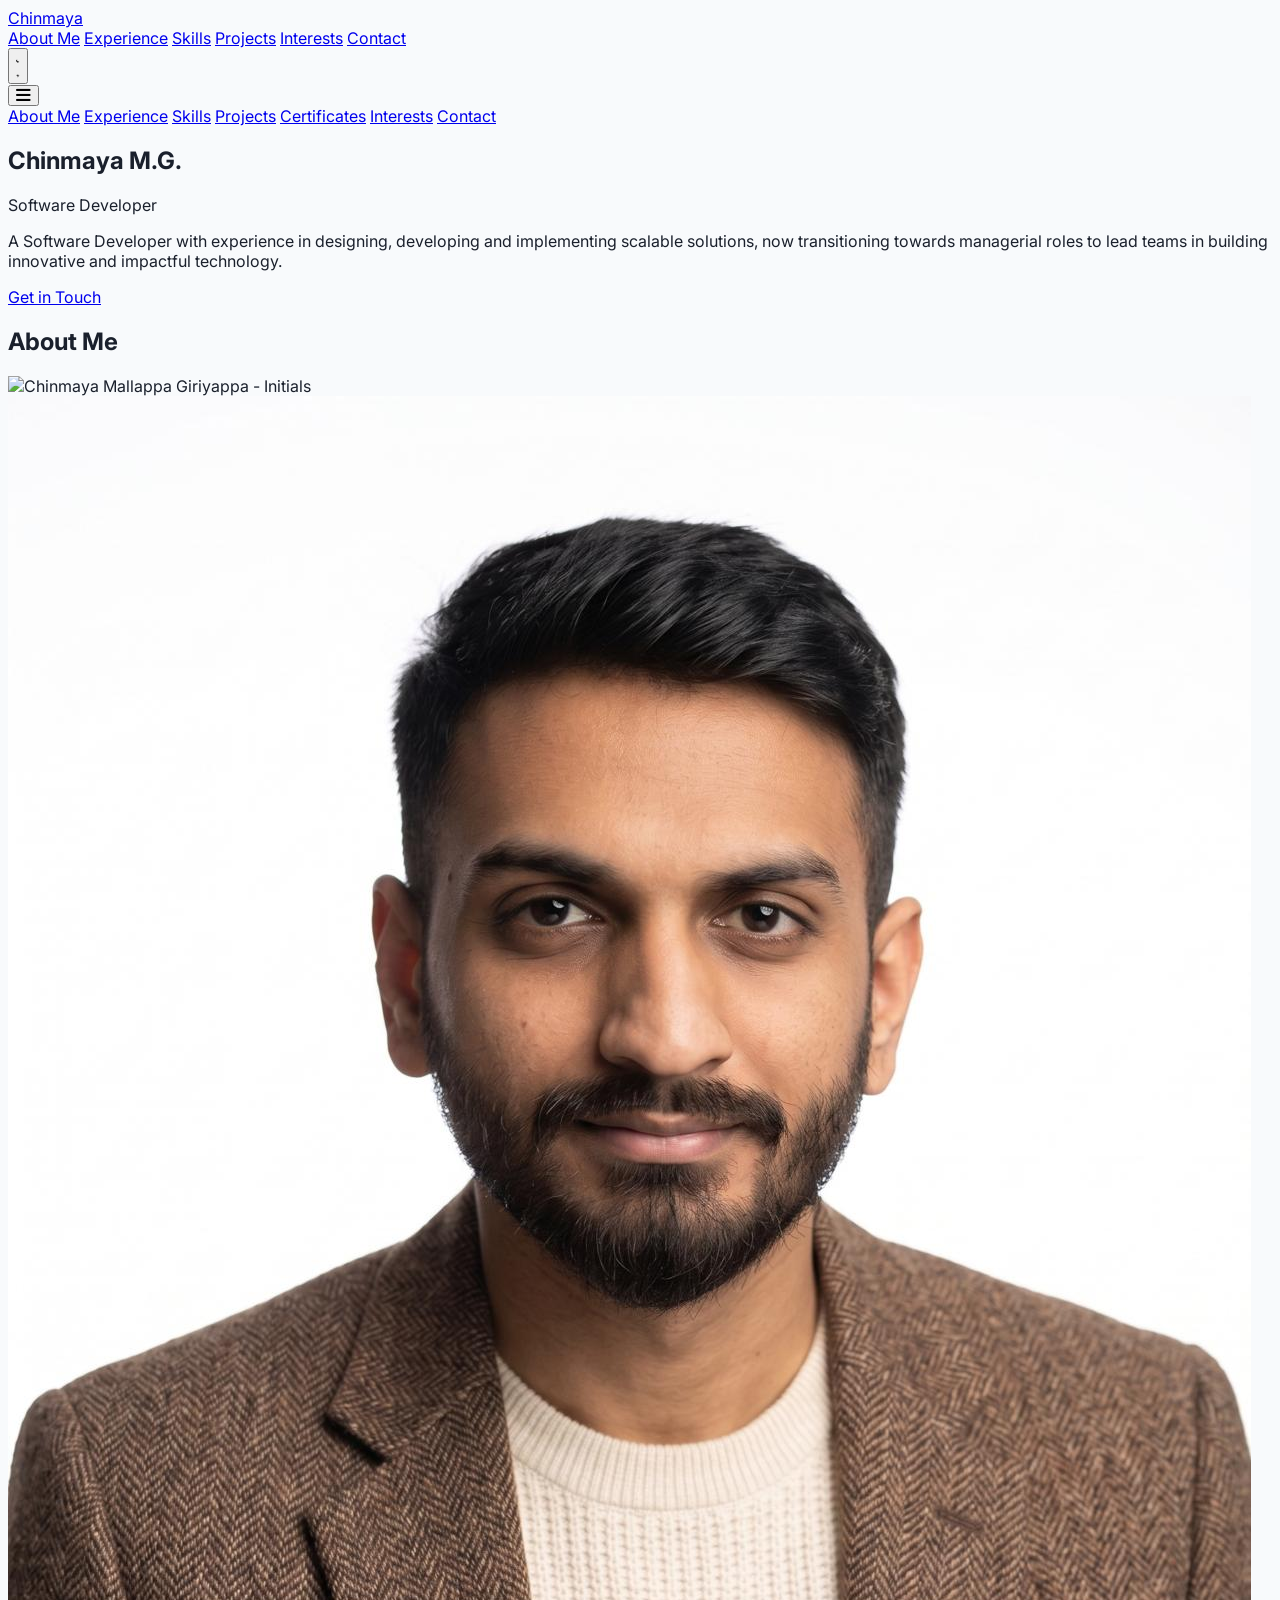
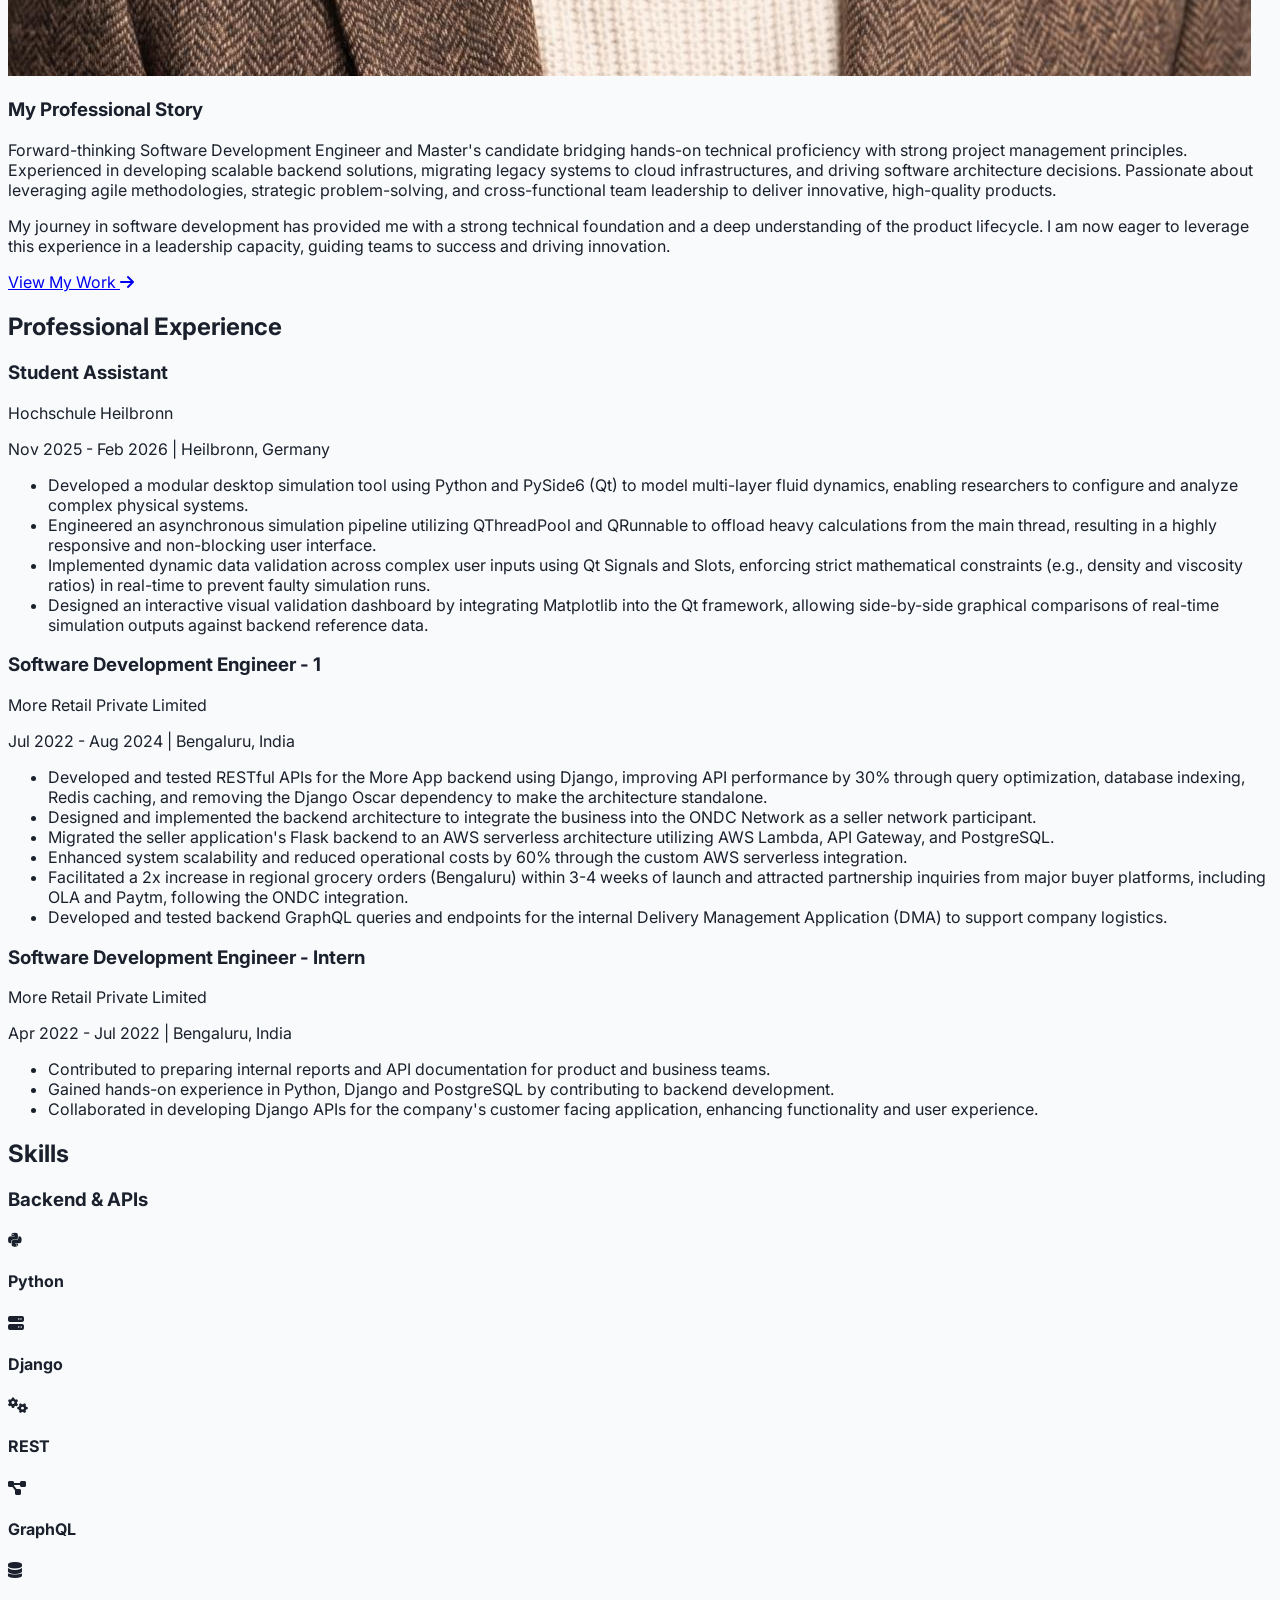
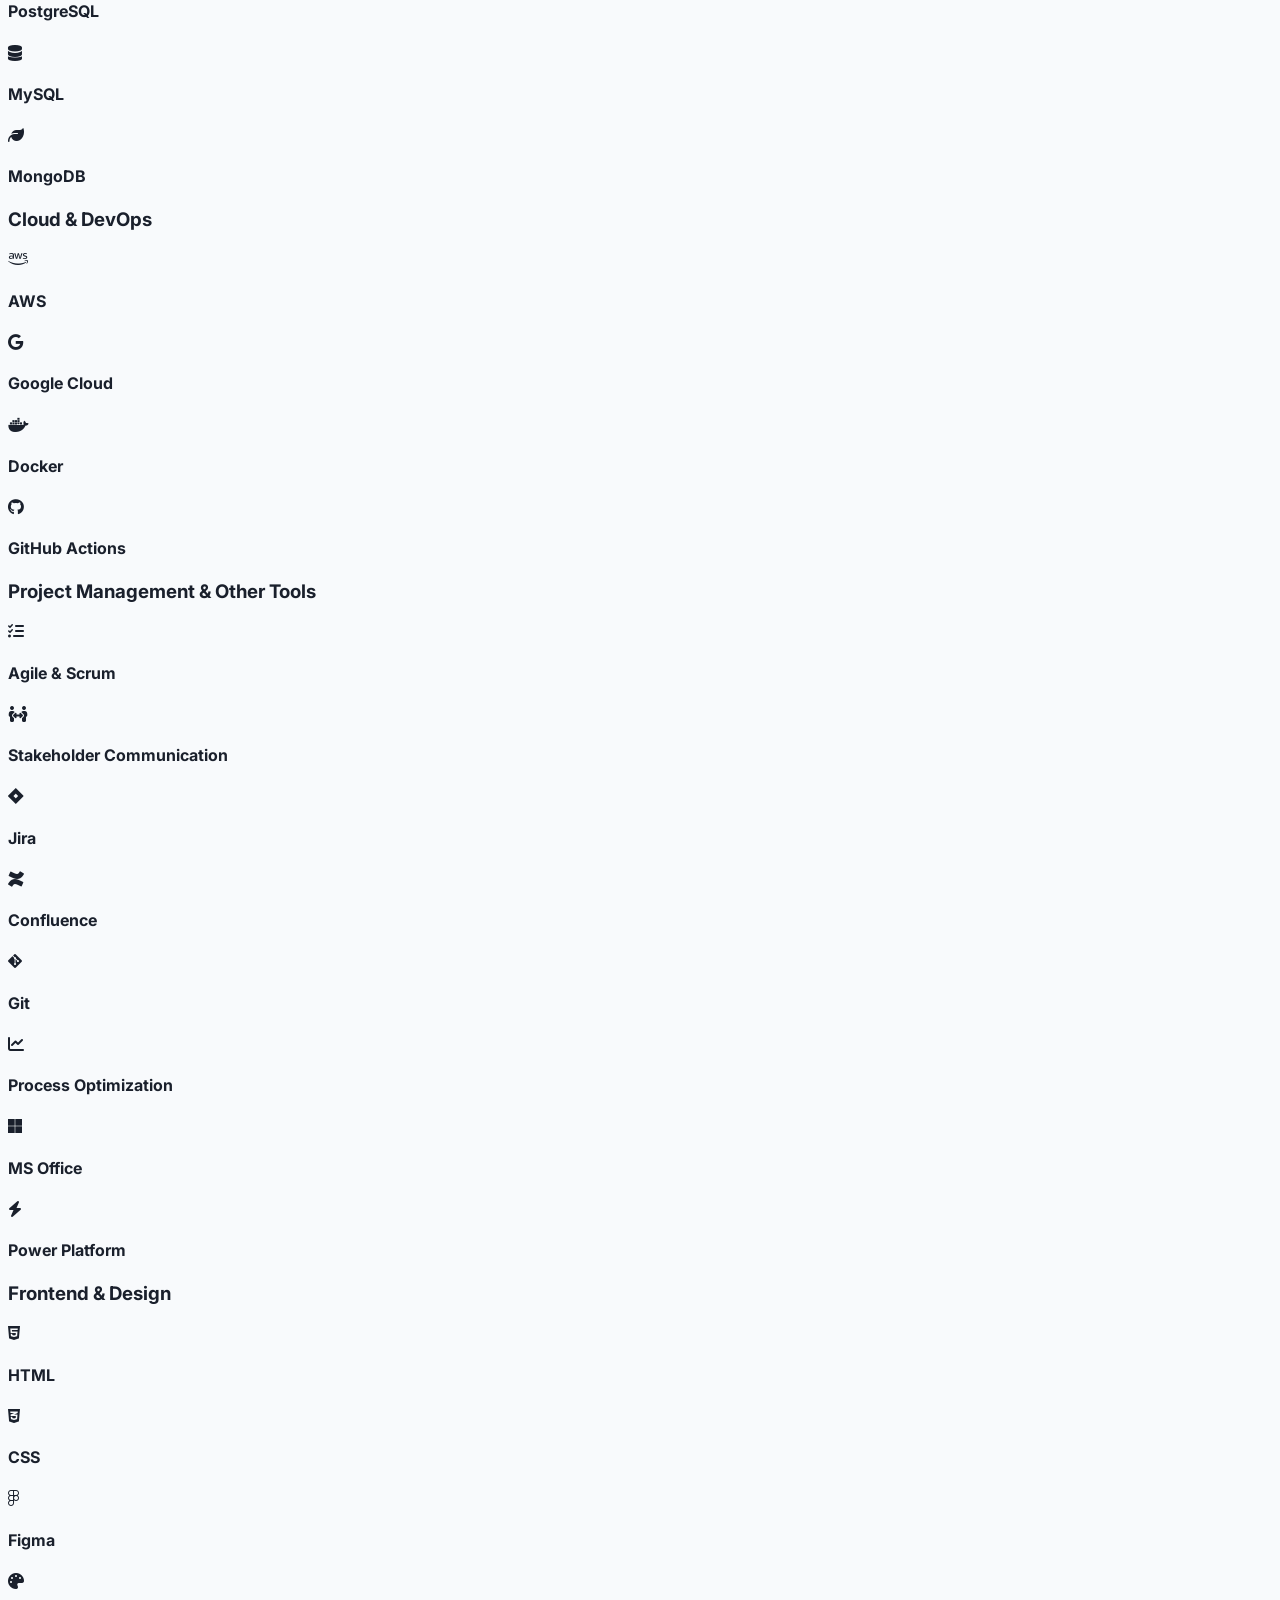
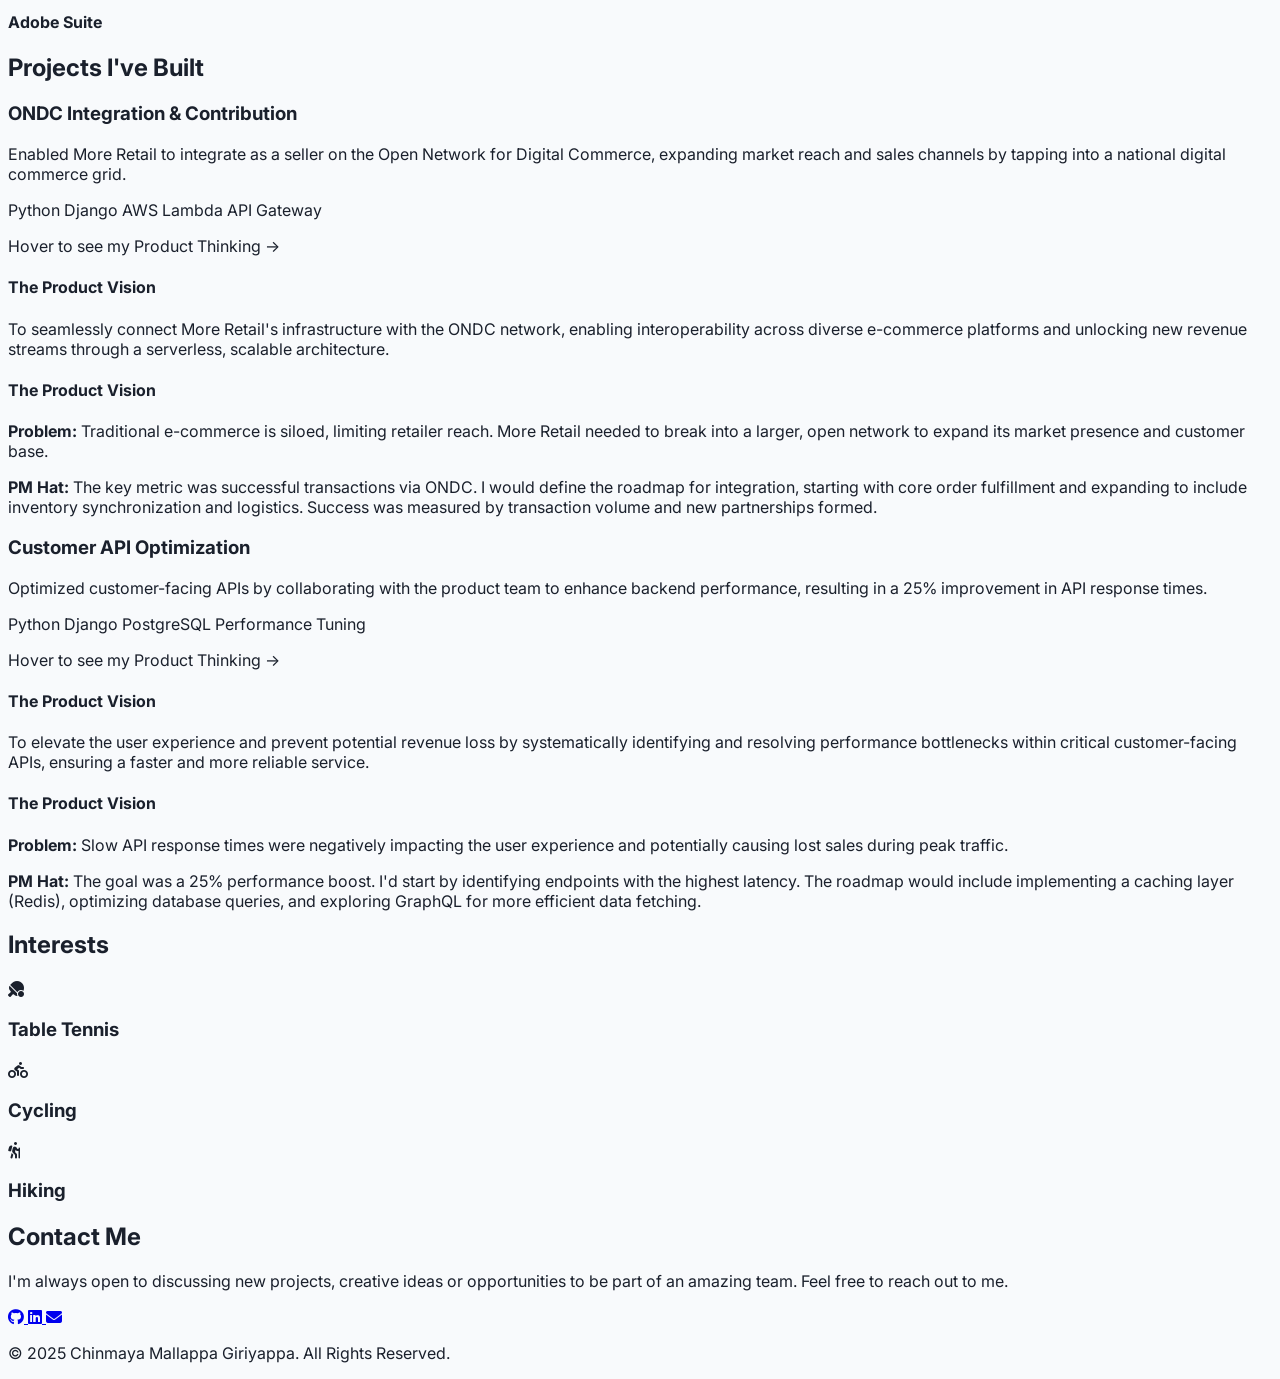
==== commit 260d5993: "Picture changes" ====
--- a/index.html
+++ b/index.html
@@ -146,7 +146,7 @@
                             <img src="https://placehold.co/400x400/E2E8F0/4A5568?text=CMG"
                                 alt="Chinmaya Mallappa Giriyappa - Initials"
                                 class="rounded-full shadow-lg absolute inset-0 w-full h-full object-cover transition-opacity duration-300 group-hover:opacity-0">
-                            <img src="images/profile.png?auto=compress&cs=tinysrgb&w=475"
+                            <img src="images/Profile.jpeg?auto=compress&cs=tinysrgb&w=475"
                                 alt="Chinmaya Mallappa Giriyappa"
                                 class="rounded-full shadow-lg absolute inset-0 w-full h-full object-cover object-top transition-opacity duration-300 opacity-0 group-hover:opacity-100">
                         </div>
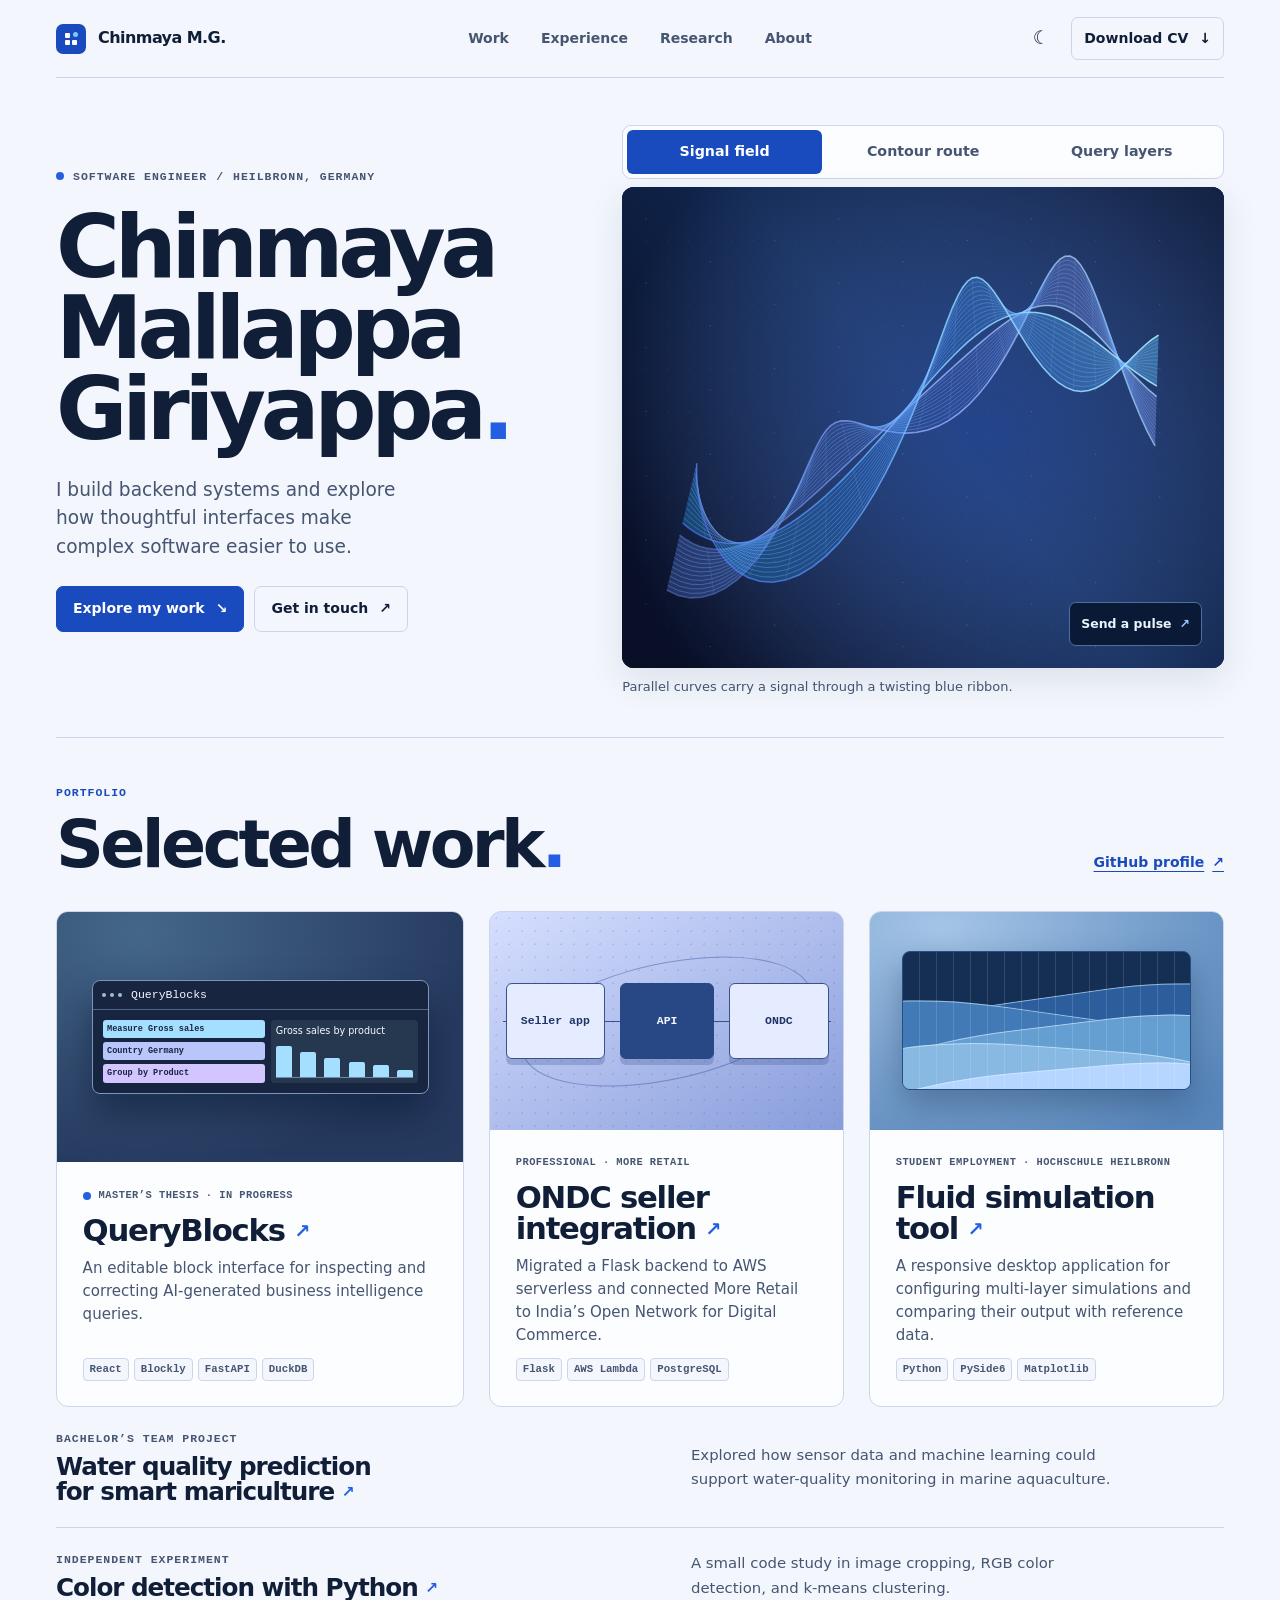
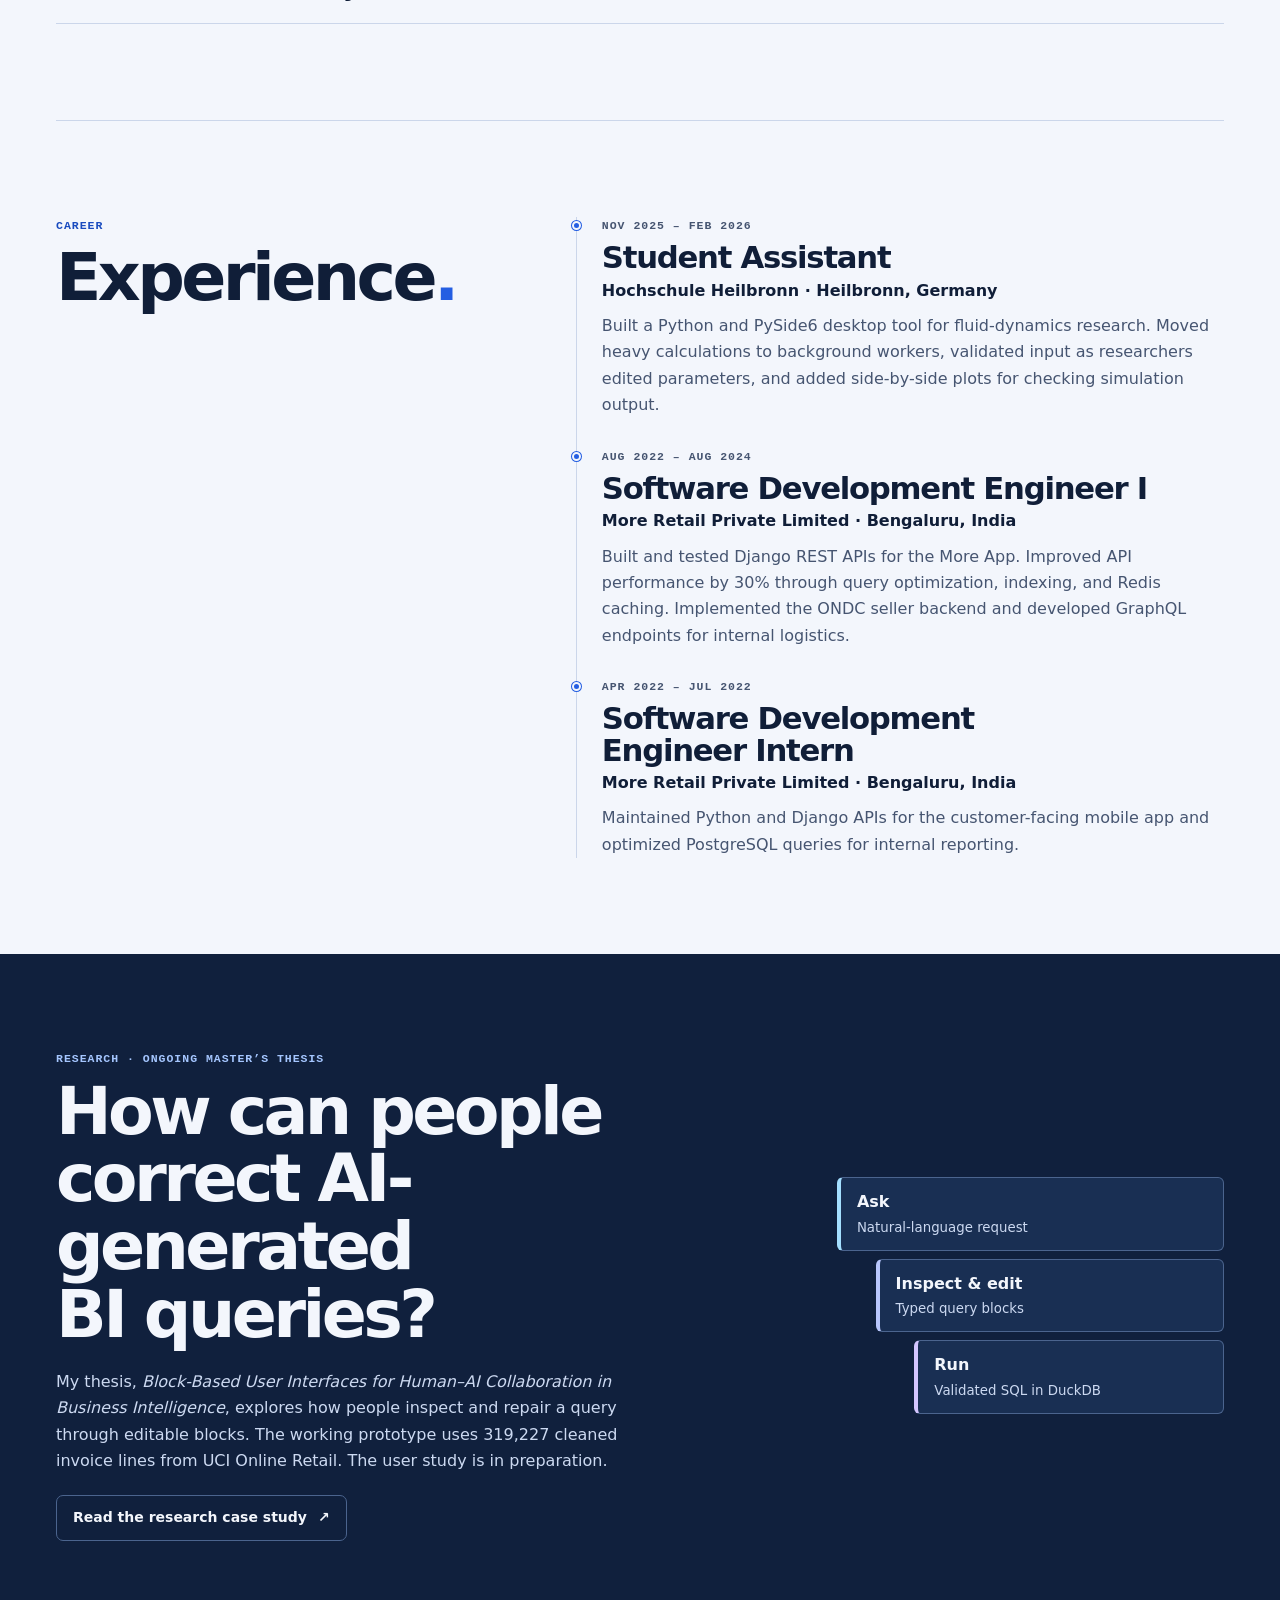
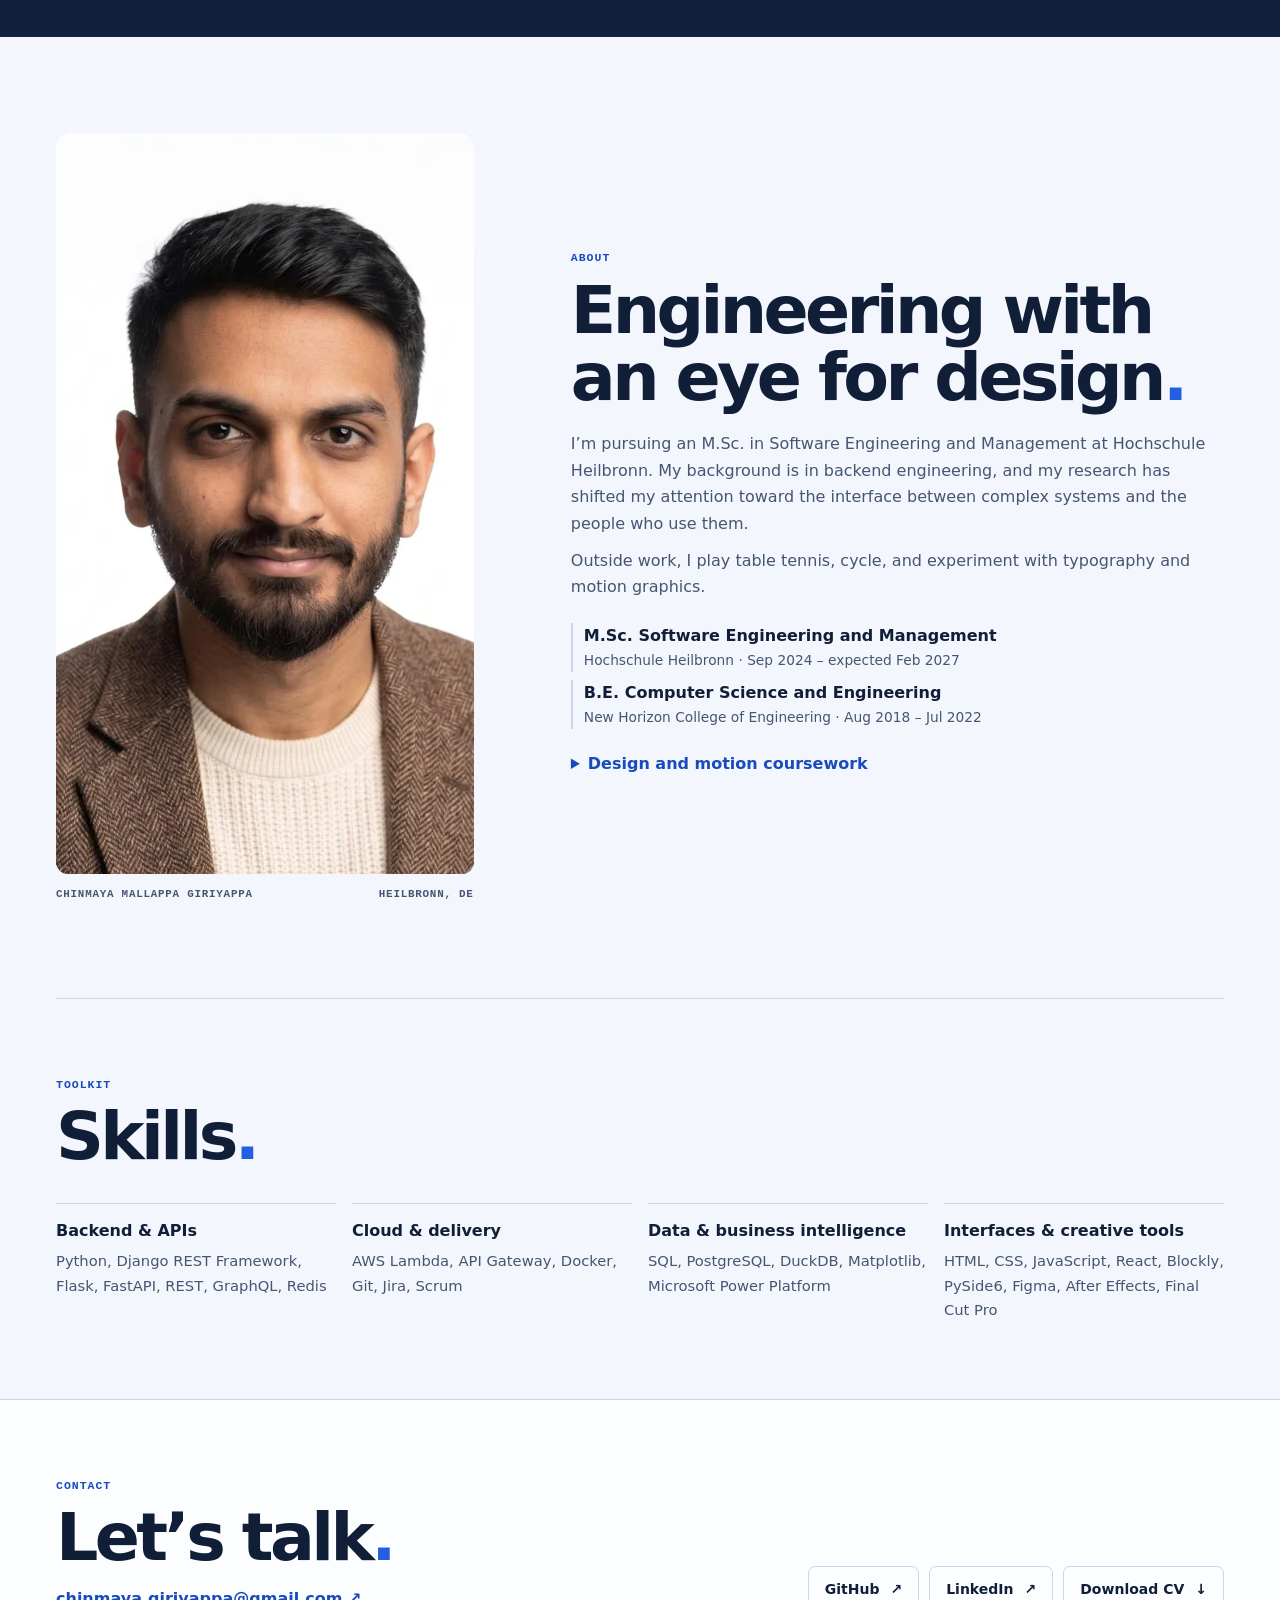
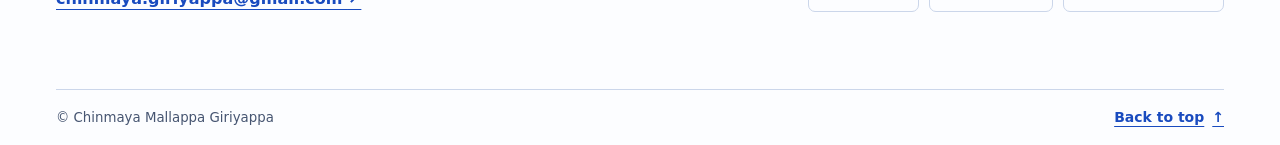
==== commit 2408caba: "new web page" ====
--- a/index.html
+++ b/index.html
@@ -1,712 +1,212 @@
-<!DOCTYPE html>
-<html lang="en" class="scroll-smooth">
-
+<!doctype html>
+<html lang="en">
 <head>
-    <meta charset="UTF-8">
-    <meta name="viewport" content="width=device-width, initial-scale=1.0">
-    <title>Chinmaya Mallappa Giriyappa - Portfolio</title>
-    <script src="https://cdn.tailwindcss.com"></script>
-    <script>
-        // Enable dark mode based on class
-        tailwind.config = {
-            darkMode: 'class'
-        }
-    </script>
-    <link href="https://fonts.googleapis.com/css2?family=Inter:wght@400;500;600;700&display=swap" rel="stylesheet">
-    <link rel="stylesheet" href="https://cdnjs.cloudflare.com/ajax/libs/font-awesome/6.4.2/css/all.min.css">
-    <style>
-        body {
-            font-family: 'Inter', sans-serif;
-            background-color: #f8fafc;
-            /* A very light gray background */
-            color: #1a202c;
-        }
-
-        .skill-card {
-            transition: transform 0.3s, box-shadow 0.3s;
-        }
-
-        .skill-card:hover {
-            transform: translateY(-5px);
-            box-shadow: 0 10px 15px -3px rgba(0, 0, 0, 0.1), 0 4px 6px -2px rgba(0, 0, 0, 0.05);
-        }
-
-        .interest-card {
-            transition: transform 0.3s, box-shadow 0.3s;
-        }
-
-        .interest-card:hover {
-            transform: translateY(-10px);
-            box-shadow: 0 20px 25px -5px rgba(0, 0, 0, 0.1), 0 10px 10px -5px rgba(0, 0, 0, 0.04);
-        }
-
-        /* New styles for the project section */
-        .project-container {
-            transition: transform 0.4s cubic-bezier(0.25, 0.46, 0.45, 0.94);
-            transform-style: preserve-3d;
-        }
-
-        .project-container:hover {
-            transform: perspective(1000px) rotateY(1deg) rotateX(1deg) scale(1.02);
-        }
-    </style>
+  <meta charset="utf-8">
+  <meta name="viewport" content="width=device-width, initial-scale=1">
+  <meta name="description" content="Chinmaya Mallappa Giriyappa is a software engineer and master’s student in Heilbronn, Germany. Explore work in backend engineering, scientific software, and human–AI collaboration.">
+  <meta name="theme-color" content="#f3f6fc">
+  <title>Chinmaya Mallappa Giriyappa | Software Engineer</title>
+  <link rel="canonical" href="https://chinmaya1910.github.io/Portfolio/">
+  <meta property="og:type" content="website">
+  <meta property="og:title" content="Chinmaya Mallappa Giriyappa | Software Engineer">
+  <meta property="og:description" content="Selected work in backend engineering, scientific software, and human–AI collaboration.">
+  <meta property="og:url" content="https://chinmaya1910.github.io/Portfolio/">
+  <meta property="og:image" content="https://chinmaya1910.github.io/Portfolio/assets/social-preview.jpg">
+  <meta property="og:image:alt" content="Chinmaya Mallappa Giriyappa, software engineer, alongside a luminous blue signal sculpture">
+  <link rel="icon" href="assets/mark.png" type="image/png">
+  <script src="assets/theme.js"></script>
+  <link rel="stylesheet" href="assets/site.css">
+  <script defer src="assets/site.js" data-scene="assets/scene.js"></script>
 </head>
-
-<body class="bg-gray-50 dark:bg-gray-900">
-
-    <!-- Header & Navigation -->
-    <header class="bg-white shadow-sm sticky top-0 z-50 dark:bg-gray-800">
-        <nav class="container mx-auto px-6 py-4 flex justify-between items-center">
-            <a href="#" class="text-2xl font-bold text-gray-800 dark:text-white">Chinmaya </a>
-            <div class="flex items-center">
-                <div class="hidden md:flex space-x-6">
-                    <a href="#about"
-                        class="text-gray-600 hover:text-blue-600 transition duration-300 dark:text-white dark:hover:text-blue-400">About
-                        Me</a>
-                    <a href="#experience"
-                        class="text-gray-600 hover:text-blue-600 transition duration-300 dark:text-white dark:hover:text-blue-400">Experience</a>
-                    <a href="#skills"
-                        class="text-gray-600 hover:text-blue-600 transition duration-300 dark:text-white dark:hover:text-blue-400">Skills</a>
-                    <a href="#projects"
-                        class="text-gray-600 hover:text-blue-600 transition duration-300 dark:text-white dark:hover:text-blue-400">Projects</a>
-                    <!-- <a href="#certificates" class="text-gray-600 hover:text-blue-600 transition duration-300 dark:text-white dark:hover:text-blue-400">Certificates</a> -->
-                    <a href="#interests"
-                        class="text-gray-600 hover:text-blue-600 transition duration-300 dark:text-white dark:hover:text-blue-400">Interests</a>
-                    <!-- <a href="#resume" id="mobile-resume-nav-link" class="block py-2 px-4 text-sm text-gray-700 hover:bg-gray-100 dark:text-white dark:hover:bg-gray-700">Resume</a> -->
-                    <a href="#contact"
-                        class="text-gray-600 hover:text-blue-600 transition duration-300 dark:text-white dark:hover:text-blue-400">Contact</a>
-                </div>
-
-                <button id="theme-toggle" type="button"
-                    class="text-gray-500 dark:text-gray-400 hover:bg-gray-100 dark:hover:bg-gray-700 focus:outline-none focus:ring-4 focus:ring-gray-200 dark:focus:ring-gray-700 rounded-lg text-sm p-2.5 ml-4">
-                    <svg id="theme-toggle-dark-icon" class="hidden w-5 h-5" fill="currentColor" viewBox="0 0 20 20"
-                        xmlns="http://www.w3.org/2000/svg">
-                        <path d="M17.293 13.293A8 8 0 016.707 2.707a8.001 8.001 0 1010.586 10.586z"></path>
-                    </svg>
-                    <svg id="theme-toggle-light-icon" class="hidden w-5 h-5" fill="currentColor" viewBox="0 0 20 20"
-                        xmlns="http://www.w3.org/2000/svg">
-                        <path
-                            d="M10 2a1 1 0 011 1v1a1 1 0 11-2 0V3a1 1 0 011-1zm4 8a4 4 0 11-8 0 4 4 0 018 0zm-.464 4.95l.707.707a1 1 0 001.414-1.414l-.707-.707a1 1 0 00-1.414 1.414zm2.12-10.607a1 1 0 010 1.414l-.707.707a1 1 0 11-1.414-1.414l.707-.707a1 1 0 011.414 0zM17 11a1 1 0 100-2h-1a1 1 0 100 2h1zm-7 4a1 1 0 011 1v1a1 1 0 11-2 0v-1a1 1 0 011-1zM5.05 5.05a1 1 0 00-1.414 1.414l.707.707a1 1 0 001.414-1.414l-.707-.707zM3 11a1 1 0 100-2H2a1 1 0 100 2h1z"
-                            fill-rule="evenodd" clip-rule="evenodd"></path>
-                    </svg>
-                </button>
-
-                <div class="md:hidden ml-2">
-                    <button id="mobile-menu-button" class="text-gray-800 dark:text-white focus:outline-none">
-                        <i class="fas fa-bars fa-lg"></i>
-                    </button>
-                </div>
+<body>
+  <a class="skip-link" href="#main">Skip to content</a>
+  <header class="site-header">
+    <div class="shell header-inner">
+      <a class="brand" href="#home" aria-label="Chinmaya M.G., home"><span class="brand-mark" aria-hidden="true"><i></i><i></i><i></i><i></i></span><span>Chinmaya M.G.</span></a>
+      <nav class="nav-links" id="site-nav" aria-label="Main">
+        <a href="#projects">Work</a><a href="#experience">Experience</a><a href="#research">Research</a><a href="#about">About</a><a class="nav-mobile-only" href="#contact">Contact</a>
+      </nav>
+      <div class="header-actions">
+        <button class="icon-button theme-button" type="button" data-theme-toggle aria-label="Switch color theme" hidden><span aria-hidden="true" data-theme-icon>☾</span></button>
+        <a class="button button-small header-cta" href="images/Chinmaya-Mallappa-Giriyappa-Resume.pdf" download>Download CV <span aria-hidden="true">↓</span></a>
+        <button class="icon-button menu-button" type="button" aria-expanded="false" aria-controls="site-nav" hidden>Menu</button>
+      </div>
+    </div>
+  </header>
+
+  <main id="main" tabindex="-1">
+    <section class="shell hero" id="home" aria-labelledby="hero-title">
+      <div class="hero-copy">
+        <p class="eyebrow hero-kicker"><span class="status-dot" aria-hidden="true"></span> Software Engineer <span aria-hidden="true">/</span> Heilbronn, Germany</p>
+        <h1 id="hero-title">Chinmaya<br>Mallappa<br>Giriyappa<span>.</span></h1>
+        <p class="hero-description">I build backend systems and explore how thoughtful interfaces make complex software easier to use.</p>
+        <div class="actions">
+          <a class="button button-primary" href="#projects">Explore my work <span aria-hidden="true">↘</span></a>
+          <a class="button" href="#contact">Get in touch <span aria-hidden="true">↗</span></a>
+        </div>
+      </div>
+      <figure class="hero-figure">
+        <div class="scene-choices" data-scene-choices role="group" aria-label="Hero artwork" hidden>
+          <button class="scene-choice" type="button" data-view="signal" data-poster="assets/signal-field.webp"
+            data-description="Parallel curves carry a signal through a twisting blue ribbon."
+            data-action="Send a pulse" aria-pressed="true">Signal field</button>
+          <button class="scene-choice" type="button" data-view="contour" data-poster="assets/contour-route.webp"
+            data-description="A cycling-inspired route winds across a sculpted elevation map."
+            data-action="Trace the route" aria-pressed="false">Contour route</button>
+          <button class="scene-choice" type="button" data-view="layers" data-poster="assets/query-layers.webp"
+            data-description="Three floating plates illustrate inputs, query structure, and results."
+            data-action="Separate layers" aria-pressed="false">Query layers</button>
+        </div>
+        <div class="scene-stage" data-scene-stage data-view="signal">
+          <img class="scene-poster" src="assets/signal-field.webp" width="900" height="720" alt="" fetchpriority="high">
+          <canvas class="scene-canvas" aria-hidden="true"></canvas>
+          <button class="scene-button" type="button" data-scene-play hidden><span data-action-label>Send a pulse</span><span aria-hidden="true">↗</span></button>
+        </div>
+        <figcaption data-scene-description aria-live="polite">Parallel curves carry a signal through a twisting blue ribbon.</figcaption>
+      </figure>
+    </section>
+
+    <section class="shell section" id="projects" aria-labelledby="work-title">
+      <div class="section-heading">
+        <div><p class="eyebrow section-label">Portfolio</p><h2 id="work-title">Selected work<span>.</span></h2></div>
+        <a class="text-link" href="https://github.com/Chinmaya1910">GitHub profile <span aria-hidden="true">↗</span></a>
+      </div>
+      <div class="work-grid">
+        <article class="project-card project-feature">
+          <a class="project-media query-art" href="projects/queryblocks/index.html" tabindex="-1" aria-hidden="true" data-tilt>
+            <div class="query-window">
+              <div class="window-top"><b></b><b></b><b></b><span>QueryBlocks</span></div>
+              <div class="window-body">
+                <div class="mock-blocks"><span>Measure <b>Gross sales</b></span><span>Country <b>Germany</b></span><span>Group by <b>Product</b></span></div>
+                <div class="mock-chart"><span>Gross sales by product</span><div><i></i><i></i><i></i><i></i><i></i><i></i></div></div>
+              </div>
             </div>
-        </nav>
-        <div id="mobile-menu" class="hidden md:hidden bg-white dark:bg-gray-800">
-            <a href="#about"
-                class="block py-2 px-4 text-sm text-gray-700 hover:bg-gray-100 dark:text-white dark:hover:bg-gray-700">About
-                Me</a>
-            <a href="#experience"
-                class="block py-2 px-4 text-sm text-gray-700 hover:bg-gray-100 dark:text-white dark:hover:bg-gray-700">Experience</a>
-            <a href="#skills"
-                class="block py-2 px-4 text-sm text-gray-700 hover:bg-gray-100 dark:text-white dark:hover:bg-gray-700">Skills</a>
-            <a href="#projects"
-                class="block py-2 px-4 text-sm text-gray-700 hover:bg-gray-100 dark:text-white dark:hover:bg-gray-700">Projects</a>
-            <a href="#certificates"
-                class="block py-2 px-4 text-sm text-gray-700 hover:bg-gray-100 dark:text-white dark:hover:bg-gray-700">Certificates</a>
-            <a href="#interests"
-                class="block py-2 px-4 text-sm text-gray-700 hover:bg-gray-100 dark:text-white dark:hover:bg-gray-700">Interests</a>
-            <a href="#contact"
-                class="block py-2 px-4 text-sm text-gray-700 hover:bg-gray-100 dark:text-white dark:hover:bg-gray-700">Contact</a>
-        </div>
-    </header>
-
-    <main>
-        <!-- Hero Section -->
-        <section id="home" class="bg-white py-20 md:py-32 dark:bg-gray-800">
-            <div class="container mx-auto px-6 text-center">
-                <h1 class="text-4xl md:text-6xl font-extrabold text-gray-900 leading-tight dark:text-white">Chinmaya
-                    M.G.</h1>
-                <p class="mt-4 text-xl md:text-2xl text-blue-600 font-semibold dark:text-blue-400">Software Developer
-                </p>
-                <p class="mt-6 max-w-3xl mx-auto text-lg text-gray-600 dark:text-gray-300">
-                    A Software Developer with experience in designing, developing and implementing scalable solutions,
-                    now transitioning towards managerial roles to lead teams in building innovative and impactful
-                    technology.
-                </p>
-                <a href="#contact"
-                    class="mt-8 inline-block bg-blue-600 text-white font-bold py-3 px-8 rounded-lg hover:bg-blue-700 dark:bg-blue-500 dark:hover:bg-blue-600 transition duration-300">Get
-                    in Touch</a>
-            </div>
-        </section>
-
-        <!-- About Me Section -->
-        <section id="about" class="py-20">
-            <div class="container mx-auto px-6">
-                <h2 class="text-3xl font-bold text-gray-800 mb-8 text-center dark:text-white">About Me</h2>
-                <div class="flex flex-col md:flex-row items-center gap-12">
-                    <div class="md:w-1/3">
-                        <div class="relative w-80 h-80 mx-auto group">
-                            <img src="https://placehold.co/400x400/E2E8F0/4A5568?text=CMG"
-                                alt="Chinmaya Mallappa Giriyappa - Initials"
-                                class="rounded-full shadow-lg absolute inset-0 w-full h-full object-cover transition-opacity duration-300 group-hover:opacity-0">
-                            <img src="images/Profile.jpeg?auto=compress&cs=tinysrgb&w=475"
-                                alt="Chinmaya Mallappa Giriyappa"
-                                class="rounded-full shadow-lg absolute inset-0 w-full h-full object-cover object-top transition-opacity duration-300 opacity-0 group-hover:opacity-100">
-                        </div>
-                    </div>
-                    <div class="md:w-2/3">
-                        <h3 class="text-2xl font-bold text-gray-800 mb-4 dark:text-gray-100">My Professional Story</h3>
-                        <p class="text-gray-600 mb-4 dark:text-gray-300 text-justify">
-                            Forward-thinking Software Development Engineer and Master's candidate bridging hands-on
-                            technical proficiency with strong project management principles. Experienced in developing
-                            scalable backend solutions, migrating legacy systems to cloud infrastructures, and driving
-                            software architecture decisions. Passionate about leveraging agile methodologies, strategic
-                            problem-solving, and cross-functional team leadership to deliver innovative, high-quality
-                            products.
-                        </p>
-                        <p class="text-gray-600 dark:text-gray-300 text-justify">
-                            My journey in software development has provided me with a strong technical foundation and a
-                            deep understanding of the product lifecycle. I am now eager to leverage this experience in a
-                            leadership capacity, guiding teams to success and driving innovation.
-                        </p>
-                        <a href="#projects"
-                            class="mt-6 inline-block text-blue-600 font-semibold hover:underline dark:text-blue-400">View
-                            My Work <i class="fas fa-arrow-right ml-2"></i></a>
-                    </div>
-                </div>
-            </div>
-        </section>
-
-        <!-- Experience Section -->
-        <section id="experience" class="py-20 bg-white dark:bg-gray-800">
-            <div class="container mx-auto px-6">
-                <h2 class="text-3xl font-bold text-gray-800 mb-8 text-center dark:text-white">Professional Experience
-                </h2>
-                <div class="space-y-12">
-
-                    <!-- Experience 1 -->
-                    <div class="flex flex-col md:flex-row gap-8">
-                        <div class="md:w-1/4">
-                            <h3 class="text-xl font-bold text-gray-800 dark:text-gray-100">Student Assistant</h3>
-                            <p class="text-gray-600 dark:text-gray-300">Hochschule Heilbronn </p>
-                            <p class="text-sm text-gray-500 dark:text-gray-400">Nov 2025 - Feb 2026 | Heilbronn, Germany
-                            </p>
-                        </div>
-                        <div class="md:w-3/4">
-                            <ul class="list-disc list-inside text-gray-600 space-y-2 dark:text-gray-300">
-                                <li class="text-justify">Developed a modular desktop simulation tool using Python and
-                                    PySide6 (Qt) to model multi-layer fluid dynamics, enabling researchers to configure
-                                    and analyze complex physical systems.</li>
-                                <li class="text-justify">Engineered an asynchronous simulation pipeline utilizing
-                                    QThreadPool and QRunnable to offload heavy calculations from the main thread,
-                                    resulting in a highly responsive and non-blocking user interface.</li>
-                                <li class="text-justify">Implemented dynamic data validation across complex user inputs
-                                    using Qt Signals and Slots, enforcing strict mathematical constraints (e.g., density
-                                    and viscosity ratios) in real-time to prevent faulty simulation runs.</li>
-                                <li class="text-justify">Designed an interactive visual validation dashboard by
-                                    integrating Matplotlib into the Qt framework, allowing side-by-side graphical
-                                    comparisons of real-time simulation outputs against backend reference data.</li>
-
-                            </ul>
-                        </div>
-                    </div>
-                    <!-- Experience 2 -->
-                    <div class="flex flex-col md:flex-row gap-8">
-                        <div class="md:w-1/4">
-                            <h3 class="text-xl font-bold text-gray-800 dark:text-gray-100">Software Development Engineer
-                                - 1</h3>
-                            <p class="text-gray-600 dark:text-gray-300">More Retail Private Limited</p>
-                            <p class="text-sm text-gray-500 dark:text-gray-400">Jul 2022 - Aug 2024 | Bengaluru, India
-                            </p>
-                        </div>
-                        <div class="md:w-3/4">
-                            <ul class="list-disc list-inside text-gray-600 space-y-2 dark:text-gray-300">
-                                <li class="text-justify">Developed and tested RESTful APIs for the More App backend
-                                    using Django, improving API performance by 30% through query optimization, database
-                                    indexing, Redis caching, and removing the Django Oscar dependency to make the
-                                    architecture standalone.</li>
-                                <li class="text-justify">Designed and implemented the backend architecture to integrate
-                                    the business into the ONDC Network as a seller network participant.</li>
-                                <li class="text-justify">Migrated the seller application's Flask backend to an AWS
-                                    serverless architecture utilizing AWS Lambda, API Gateway, and PostgreSQL.</li>
-                                <li class="text-justify">Enhanced system scalability and reduced operational costs by
-                                    60% through the custom AWS serverless integration.</li>
-                                <li class="text-justify">Facilitated a 2x increase in regional grocery orders
-                                    (Bengaluru) within 3-4 weeks of launch and attracted partnership inquiries from
-                                    major buyer platforms, including OLA and Paytm, following the ONDC integration.</li>
-                                <li class="text-justify">Developed and tested backend GraphQL queries and endpoints for
-                                    the internal Delivery Management Application (DMA) to support company logistics.
-                                </li>
-                            </ul>
-                        </div>
-                    </div>
-                    <!-- Experience 3 -->
-                    <div class="flex flex-col md:flex-row gap-8">
-                        <div class="md:w-1/4">
-                            <h3 class="text-xl font-bold text-gray-800 dark:text-gray-100">Software Development Engineer
-                                - Intern</h3>
-                            <p class="text-gray-600 dark:text-gray-300">More Retail Private Limited</p>
-                            <p class="text-sm text-gray-500 dark:text-gray-400">Apr 2022 - Jul 2022 | Bengaluru, India
-                            </p>
-                        </div>
-                        <div class="md:w-3/4">
-                            <ul class="list-disc list-inside text-gray-600 space-y-2 dark:text-gray-300">
-                                <li class="text-justify">Contributed to preparing internal reports and API documentation
-                                    for product and business teams.</li>
-                                <li class="text-justify">Gained hands-on experience in Python, Django and PostgreSQL by
-                                    contributing to backend development.</li>
-                                <li class="text-justify">Collaborated in developing Django APIs for the company's
-                                    customer facing application, enhancing functionality and user experience.</li>
-                            </ul>
-                        </div>
-                    </div>
-                </div>
-            </div>
-        </section>
-
-        <!-- Skills Section -->
-        <section id="skills" class="py-20">
-            <div class="container mx-auto px-6">
-                <h2 class="text-3xl font-bold text-gray-800 mb-8 text-center dark:text-white">Skills</h2>
-
-                <!-- Backend & APIs -->
-                <div class="mb-12">
-                    <h3 class="text-2xl font-semibold text-gray-700 dark:text-gray-200 mb-6 text-center">Backend &amp;
-                        APIs</h3>
-                    <div class="flex flex-wrap justify-center gap-6">
-                        <div
-                            class="skill-card bg-white p-4 rounded-lg shadow-md text-center dark:bg-gray-700 flex items-center space-x-3">
-                            <i class="fab fa-python text-2xl text-blue-600 dark:text-blue-400"></i>
-                            <h4 class="text-md font-semibold dark:text-white">Python</h4>
-                        </div>
-                        <div
-                            class="skill-card bg-white p-4 rounded-lg shadow-md text-center dark:bg-gray-700 flex items-center space-x-3">
-                            <i class="fas fa-server text-2xl text-blue-600 dark:text-blue-400"></i>
-                            <h4 class="text-md font-semibold dark:text-white">Django</h4>
-                        </div>
-                        <div
-                            class="skill-card bg-white p-4 rounded-lg shadow-md text-center dark:bg-gray-700 flex items-center space-x-3">
-                            <i class="fas fa-cogs text-2xl text-blue-600 dark:text-blue-400"></i>
-                            <h4 class="text-md font-semibold dark:text-white">REST</h4>
-                        </div>
-                        <div
-                            class="skill-card bg-white p-4 rounded-lg shadow-md text-center dark:bg-gray-700 flex items-center space-x-3">
-                            <i class="fas fa-project-diagram text-2xl text-blue-600 dark:text-blue-400"></i>
-                            <h4 class="text-md font-semibold dark:text-white">GraphQL</h4>
-                        </div>
-                        <div
-                            class="skill-card bg-white p-4 rounded-lg shadow-md text-center dark:bg-gray-700 flex items-center space-x-3">
-                            <i class="fas fa-database text-2xl text-blue-600 dark:text-blue-400"></i>
-                            <h4 class="text-md font-semibold dark:text-white">PostgreSQL</h4>
-                        </div>
-                        <div
-                            class="skill-card bg-white p-4 rounded-lg shadow-md text-center dark:bg-gray-700 flex items-center space-x-3">
-                            <i class="fas fa-database text-2xl text-blue-600 dark:text-blue-400"></i>
-                            <h4 class="text-md font-semibold dark:text-white">MySQL</h4>
-                        </div>
-                        <div
-                            class="skill-card bg-white p-4 rounded-lg shadow-md text-center dark:bg-gray-700 flex items-center space-x-3">
-                            <i class="fas fa-leaf text-2xl text-blue-600 dark:text-blue-400"></i>
-                            <h4 class="text-md font-semibold dark:text-white">MongoDB</h4>
-                        </div>
-                    </div>
-                </div>
-
-                <!-- Cloud & DevOps -->
-                <div class="mb-12">
-                    <h3 class="text-2xl font-semibold text-gray-700 dark:text-gray-200 mb-6 text-center">Cloud &amp;
-                        DevOps</h3>
-                    <div class="flex flex-wrap justify-center gap-6">
-                        <div
-                            class="skill-card bg-white p-4 rounded-lg shadow-md text-center dark:bg-gray-700 flex items-center space-x-3">
-                            <i class="fab fa-aws text-2xl text-blue-600 dark:text-blue-400"></i>
-                            <h4 class="text-md font-semibold dark:text-white">AWS</h4>
-                        </div>
-                        <div
-                            class="skill-card bg-white p-4 rounded-lg shadow-md text-center dark:bg-gray-700 flex items-center space-x-3">
-                            <i class="fab fa-google text-2xl text-blue-600 dark:text-blue-400"></i>
-                            <h4 class="text-md font-semibold dark:text-white">Google Cloud</h4>
-                        </div>
-                        <div
-                            class="skill-card bg-white p-4 rounded-lg shadow-md text-center dark:bg-gray-700 flex items-center space-x-3">
-                            <i class="fab fa-docker text-2xl text-blue-600 dark:text-blue-400"></i>
-                            <h4 class="text-md font-semibold dark:text-white">Docker</h4>
-                        </div>
-                        <div
-                            class="skill-card bg-white p-4 rounded-lg shadow-md text-center dark:bg-gray-700 flex items-center space-x-3">
-                            <i class="fab fa-github text-2xl text-blue-600 dark:text-blue-400"></i>
-                            <h4 class="text-md font-semibold dark:text-white">GitHub Actions</h4>
-                        </div>
-                    </div>
-                </div>
-
-                <!-- Project Management & Other Tools -->
-                <div class="mb-12">
-                    <h3 class="text-2xl font-semibold text-gray-700 dark:text-gray-200 mb-6 text-center">Project
-                        Management &amp; Other Tools</h3>
-                    <div class="flex flex-wrap justify-center gap-6">
-                        <div
-                            class="skill-card bg-white p-4 rounded-lg shadow-md text-center dark:bg-gray-700 flex items-center space-x-3">
-                            <i class="fas fa-tasks text-2xl text-blue-600 dark:text-blue-400"></i>
-                            <h4 class="text-md font-semibold dark:text-white">Agile &amp; Scrum</h4>
-                        </div>
-                        <div
-                            class="skill-card bg-white p-4 rounded-lg shadow-md text-center dark:bg-gray-700 flex items-center space-x-3">
-                            <i class="fas fa-people-arrows text-2xl text-blue-600 dark:text-blue-400"></i>
-                            <h4 class="text-md font-semibold dark:text-white">Stakeholder Communication</h4>
-                        </div>
-                        <div
-                            class="skill-card bg-white p-4 rounded-lg shadow-md text-center dark:bg-gray-700 flex items-center space-x-3">
-                            <i class="fab fa-jira text-2xl text-blue-600 dark:text-blue-400"></i>
-                            <h4 class="text-md font-semibold dark:text-white">Jira</h4>
-                        </div>
-                        <div
-                            class="skill-card bg-white p-4 rounded-lg shadow-md text-center dark:bg-gray-700 flex items-center space-x-3">
-                            <i class="fab fa-confluence text-2xl text-blue-600 dark:text-blue-400"></i>
-                            <h4 class="text-md font-semibold dark:text-white">Confluence</h4>
-                        </div>
-                        <div
-                            class="skill-card bg-white p-4 rounded-lg shadow-md text-center dark:bg-gray-700 flex items-center space-x-3">
-                            <i class="fab fa-git-alt text-2xl text-blue-600 dark:text-blue-400"></i>
-                            <h4 class="text-md font-semibold dark:text-white">Git</h4>
-                        </div>
-                        <div
-                            class="skill-card bg-white p-4 rounded-lg shadow-md text-center dark:bg-gray-700 flex items-center space-x-3">
-                            <i class="fas fa-chart-line text-2xl text-blue-600 dark:text-blue-400"></i>
-                            <h4 class="text-md font-semibold dark:text-white">Process Optimization</h4>
-                        </div>
-                        <div
-                            class="skill-card bg-white p-4 rounded-lg shadow-md text-center dark:bg-gray-700 flex items-center space-x-3">
-                            <i class="fab fa-microsoft text-2xl text-blue-600 dark:text-blue-400"></i>
-                            <h4 class="text-md font-semibold dark:text-white">MS Office</h4>
-                        </div>
-                        <div
-                            class="skill-card bg-white p-4 rounded-lg shadow-md text-center dark:bg-gray-700 flex items-center space-x-3">
-                            <i class="fas fa-bolt text-2xl text-blue-600 dark:text-blue-400"></i>
-                            <h4 class="text-md font-semibold dark:text-white">Power Platform</h4>
-                        </div>
-                    </div>
-                </div>
-
-                <!-- Frontend & Design -->
-                <div>
-                    <h3 class="text-2xl font-semibold text-gray-700 dark:text-gray-200 mb-6 text-center">Frontend &amp;
-                        Design</h3>
-                    <div class="flex flex-wrap justify-center gap-6">
-                        <div
-                            class="skill-card bg-white p-4 rounded-lg shadow-md text-center dark:bg-gray-700 flex items-center space-x-3">
-                            <i class="fab fa-html5 text-2xl text-blue-600 dark:text-blue-400"></i>
-                            <h4 class="text-md font-semibold dark:text-white">HTML</h4>
-                        </div>
-                        <div
-                            class="skill-card bg-white p-4 rounded-lg shadow-md text-center dark:bg-gray-700 flex items-center space-x-3">
-                            <i class="fab fa-css3-alt text-2xl text-blue-600 dark:text-blue-400"></i>
-                            <h4 class="text-md font-semibold dark:text-white">CSS</h4>
-                        </div>
-                        <div
-                            class="skill-card bg-white p-4 rounded-lg shadow-md text-center dark:bg-gray-700 flex items-center space-x-3">
-                            <i class="fab fa-figma text-2xl text-blue-600 dark:text-blue-400"></i>
-                            <h4 class="text-md font-semibold dark:text-white">Figma</h4>
-                        </div>
-                        <div
-                            class="skill-card bg-white p-4 rounded-lg shadow-md text-center dark:bg-gray-700 flex items-center space-x-3">
-                            <i class="fas fa-palette text-2xl text-blue-600 dark:text-blue-400"></i>
-                            <h4 class="text-md font-semibold dark:text-white">Adobe Suite</h4>
-                        </div>
-                    </div>
-                </div>
-            </div>
-        </section>
-
-        <!-- Projects Section -->
-        <section id="projects" class="py-20 bg-white dark:bg-gray-800">
-            <div class="container mx-auto px-6">
-                <h2 class="text-3xl font-bold text-gray-800 mb-8 text-center dark:text-white">Projects I've Built</h2>
-                <div class="space-y-16">
-                    <!-- Project 1 -->
-                    <div class="project-container">
-                        <div class="grid md:grid-cols-2 gap-8 items-center">
-                            <!-- Left Panel -->
-                            <div class="p-8 rounded-lg bg-gray-100 dark:bg-gray-700 h-full">
-                                <h3 class="text-2xl font-bold text-gray-800 dark:text-white">ONDC Integration &
-                                    Contribution</h3>
-                                <p class="mt-2 text-gray-600 dark:text-gray-300">Enabled More Retail to integrate as a
-                                    seller on the Open Network for Digital Commerce, expanding market reach and sales
-                                    channels by tapping into a national digital commerce grid.</p>
-                                <div class="mt-4 flex flex-wrap gap-2">
-                                    <span
-                                        class="bg-blue-100 text-blue-800 text-xs font-semibold px-2.5 py-1 rounded-full dark:bg-gray-600 dark:text-blue-300">Python</span>
-                                    <span
-                                        class="bg-blue-100 text-blue-800 text-xs font-semibold px-2.5 py-1 rounded-full dark:bg-gray-600 dark:text-blue-300">Django</span>
-                                    <span
-                                        class="bg-blue-100 text-blue-800 text-xs font-semibold px-2.5 py-1 rounded-full dark:bg-gray-600 dark:text-blue-300">AWS
-                                        Lambda</span>
-                                    <span
-                                        class="bg-blue-100 text-blue-800 text-xs font-semibold px-2.5 py-1 rounded-full dark:bg-gray-600 dark:text-blue-300">API
-                                        Gateway</span>
-                                </div>
-                                <p class="mt-6 text-sm text-gray-500 dark:text-gray-400">Hover to see my Product
-                                    Thinking →</p>
-                            </div>
-                            <!-- Right Panel -->
-                            <div
-                                class="project-vision p-8 rounded-lg bg-blue-50 dark:bg-gray-900 h-full border border-gray-200 dark:border-gray-700">
-                                <div class="vision-initial">
-                                    <h4 class="text-xl font-bold dark:text-white">The Product Vision</h4>
-                                    <p class="text-gray-600 dark:text-gray-300 mt-2">To seamlessly connect More Retail's
-                                        infrastructure with the ONDC network, enabling interoperability across diverse
-                                        e-commerce platforms and unlocking new revenue streams through a serverless,
-                                        scalable architecture.</p>
-                                </div>
-                                <div class="vision-hover hidden">
-                                    <h4 class="text-xl font-bold dark:text-white">The Product Vision</h4>
-                                    <p class="mt-4 text-gray-600 dark:text-gray-300"><strong
-                                            class="text-gray-800 dark:text-gray-100">Problem:</strong> Traditional
-                                        e-commerce is siloed, limiting retailer reach. More Retail needed to break into
-                                        a larger, open network to expand its market presence and customer base.</p>
-                                    <p class="mt-2 text-gray-600 dark:text-gray-300"><strong
-                                            class="text-gray-800 dark:text-gray-100">PM Hat:</strong> The key metric was
-                                        successful transactions via ONDC. I would define the roadmap for integration,
-                                        starting with core order fulfillment and expanding to include inventory
-                                        synchronization and logistics. Success was measured by transaction volume and
-                                        new partnerships formed.</p>
-                                </div>
-                            </div>
-                        </div>
-                    </div>
-                    <!-- Project 2 -->
-                    <div class="project-container">
-                        <div class="grid md:grid-cols-2 gap-8 items-center">
-                            <!-- Left Panel -->
-                            <div class="p-8 rounded-lg bg-gray-100 dark:bg-gray-700 h-full">
-                                <h3 class="text-2xl font-bold text-gray-800 dark:text-white">Customer API Optimization
-                                </h3>
-                                <p class="mt-2 text-gray-600 dark:text-gray-300">Optimized customer-facing APIs by
-                                    collaborating with the product team to enhance backend performance, resulting in a
-                                    25% improvement in API response times.</p>
-                                <div class="mt-4 flex flex-wrap gap-2">
-                                    <span
-                                        class="bg-blue-100 text-blue-800 text-xs font-semibold px-2.5 py-1 rounded-full dark:bg-gray-600 dark:text-blue-300">Python</span>
-                                    <span
-                                        class="bg-blue-100 text-blue-800 text-xs font-semibold px-2.5 py-1 rounded-full dark:bg-gray-600 dark:text-blue-300">Django</span>
-                                    <span
-                                        class="bg-blue-100 text-blue-800 text-xs font-semibold px-2.5 py-1 rounded-full dark:bg-gray-600 dark:text-blue-300">PostgreSQL</span>
-                                    <span
-                                        class="bg-blue-100 text-blue-800 text-xs font-semibold px-2.5 py-1 rounded-full dark:bg-gray-600 dark:text-blue-300">Performance
-                                        Tuning</span>
-                                </div>
-                                <p class="mt-6 text-sm text-gray-500 dark:text-gray-400">Hover to see my Product
-                                    Thinking →</p>
-                            </div>
-                            <!-- Right Panel -->
-                            <div
-                                class="project-vision p-8 rounded-lg bg-blue-50 dark:bg-gray-900 h-full border border-gray-200 dark:border-gray-700">
-                                <div class="vision-initial">
-                                    <h4 class="text-xl font-bold dark:text-white">The Product Vision</h4>
-                                    <p class="text-gray-600 dark:text-gray-300 mt-2">To elevate the user experience and
-                                        prevent potential revenue loss by systematically identifying and resolving
-                                        performance bottlenecks within critical customer-facing APIs, ensuring a faster
-                                        and more reliable service.</p>
-                                </div>
-                                <div class="vision-hover hidden">
-                                    <h4 class="text-xl font-bold dark:text-white">The Product Vision</h4>
-                                    <p class="mt-4 text-gray-600 dark:text-gray-300"><strong
-                                            class="text-gray-800 dark:text-gray-100">Problem:</strong> Slow API response
-                                        times were negatively impacting the user experience and potentially causing lost
-                                        sales during peak traffic.</p>
-                                    <p class="mt-2 text-gray-600 dark:text-gray-300"><strong
-                                            class="text-gray-800 dark:text-gray-100">PM Hat:</strong> The goal was a 25%
-                                        performance boost. I'd start by identifying endpoints with the highest latency.
-                                        The roadmap would include implementing a caching layer (Redis), optimizing
-                                        database queries, and exploring GraphQL for more efficient data fetching.</p>
-                                </div>
-                            </div>
-                        </div>
-                    </div>
-                </div>
-            </div>
-        </section>
-
-        <!-- Certificates Section -->
-        <!-- <section id="certificates" class="py-20">
-            <div class="container mx-auto px-6">
-                <h2 class="text-3xl font-bold text-gray-800 mb-8 text-center dark:text-white">Certificates</h2>
-                <div class="grid grid-cols-1 md:grid-cols-2 lg:grid-cols-3 gap-8">
-                    <a href="https://www.linkedin.com/learning/certificates/9ef0771573344614def8a0cba621d2ab2e23c560e15a6babe4bbdce4ea3cec1d" target="_blank" class="block bg-white p-6 rounded-lg shadow-md hover:shadow-xl transition-shadow duration-300 dark:bg-gray-700">
-                        <h3 class="text-lg font-semibold text-gray-800 dark:text-gray-100">Advanced Python</h3>
-                        <p class="text-gray-500 dark:text-gray-400">LinkedIn</p>
-                    </a>
-                    <a href="https://www.linkedin.com/learning/certificates/585149c26a60ff7c086f58275a8dd77854018b1e47f6ee40c8aaaec7b54a310e?trk=share_certificate" target="_blank" class="block bg-white p-6 rounded-lg shadow-md hover:shadow-xl transition-shadow duration-300 dark:bg-gray-700">
-                        <h3 class="text-lg font-semibold text-gray-800 dark:text-gray-100">Python Essential Training</h3>
-                        <p class="text-gray-500 dark:text-gray-400">LinkedIn</p>
-                    </a>
-                    <a href="https://www.simplilearn.com/skillup-certificate-landing?token=eyJjb3Vyc2VfaWQiOiIxODExIiwiY2VydGlmaWNhdGVfdXJsIjoiaHR0cHM6XC9cL2NlcnRpZmljYXRlcy5zaW1wbGljZG4ubmV0XC9zaGFyZVwvdGh1bWJfMzQxMzY3Ml8xNjUxMDM4NjQ5LnBuZyIsInVzZXJuYW1lIjoiQ2hpbm1heWEgTSBHIn0&utm_source=shared-certificate&utm_medium=app_lms&utm_campaign=shared-certificate-promotion&referrer=https%3A%2F%2Fcertificates.simplicdn.net%2Fshare%2Fthumb_3413672_1651038649.png&_branch_match_id=1405921244742338654&_branch_referrer=H4sIAAAAAAAAA8soKSkottLXL87MLcjJ1EssKNDLyczL1s9xqyxzyQ41Mi1Isq8rSk1LLSrKzEuPTyrKLy9OLbL1AapJTfHMAwD5pxsGPwAAAA%3D%3D" target="_blank" class="block bg-white p-6 rounded-lg shadow-md hover:shadow-xl transition-shadow duration-300 dark:bg-gray-700">
-                        <h3 class="text-lg font-semibold text-gray-800 dark:text-gray-100">Introduction to SQL</h3>
-                        <p class="text-gray-500 dark:text-gray-400">SimpliLearn</p>
-                    </a>
-                     <a href="#" target="_blank" class="block bg-white p-6 rounded-lg shadow-md hover:shadow-xl transition-shadow duration-300 dark:bg-gray-700">
-                        <h3 class="text-lg font-semibold text-gray-800 dark:text-gray-100">Artificial Intelligence Course</h3>
-                        <p class="text-gray-500 dark:text-gray-400">MYCAPTAIN</p>
-                    </a>
-                     <a href="https://coursera.org/share/3a75f42b72a31e2ae8ce3bac83f52119" target="_blank" class="block bg-white p-6 rounded-lg shadow-md hover:shadow-xl transition-shadow duration-300 dark:bg-gray-700">
-                        <h3 class="text-lg font-semibold text-gray-800 dark:text-gray-100">Graphic Design - Specialization</h3>
-                        <p class="text-gray-500 dark:text-gray-400">Coursera</p>
-                    </a>
-                     <a href="https://coursera.org/share/c92ac8dd3d910a44bc82b31e5426451f" target="_blank" class="block bg-white p-6 rounded-lg shadow-md hover:shadow-xl transition-shadow duration-300 dark:bg-gray-700">
-                        <h3 class="text-lg font-semibold text-gray-800 dark:text-gray-100">Mastering Final Cut Pro</h3>
-                        <p class="text-gray-500 dark:text-gray-400">Coursera</p>
-                    </a>
-                </div>
-            </div>
-        </section> -->
-
-        <!-- Interests Section -->
-        <section id="interests" class="py-20 bg-white dark:bg-gray-800">
-            <div class="container mx-auto px-6">
-                <h2 class="text-3xl font-bold text-gray-800 mb-8 text-center dark:text-white">Interests</h2>
-                <div class="grid grid-cols-1 md:grid-cols-3 gap-8">
-                    <div class="interest-card bg-blue-100 p-8 rounded-lg text-center dark:bg-gray-700">
-                        <i class="fas fa-table-tennis text-5xl text-blue-600 mb-4 dark:text-blue-400"></i>
-                        <h3 class="text-xl font-semibold text-gray-800 dark:text-white">Table Tennis</h3>
-                    </div>
-                    <div class="interest-card bg-emerald-100 p-8 rounded-lg text-center dark:bg-gray-700">
-                        <i class="fas fa-biking text-5xl text-emerald-600 mb-4 dark:text-emerald-400"></i>
-                        <h3 class="text-xl font-semibold text-gray-800 dark:text-white">Cycling</h3>
-                    </div>
-                    <div class="interest-card bg-amber-100 p-8 rounded-lg text-center dark:bg-gray-700">
-                        <i class="fas fa-hiking text-5xl text-amber-600 mb-4 dark:text-amber-400"></i>
-                        <h3 class="text-xl font-semibold text-gray-800 dark:text-white">Hiking</h3>
-                    </div>
-                </div>
-            </div>
-        </section>
-
-        <!-- Contact Section -->
-        <section id="contact" class="py-20">
-            <div class="container mx-auto px-6 text-center">
-                <h2 class="text-3xl font-bold text-gray-800 mb-8 text-center dark:text-white">Contact Me</h2>
-                <p class="text-gray-600 max-w-2xl mx-auto mb-8 dark:text-gray-300">I'm always open to discussing new
-                    projects, creative ideas or opportunities to be part of an amazing team. Feel free to reach out to
-                    me.</p>
-                <div class="flex justify-center space-x-6">
-                    <a href="https://github.com/Chinmaya1910" target="_blank"
-                        class="text-gray-600 hover:text-blue-600 transition duration-300 text-3xl dark:text-gray-400 dark:hover:text-blue-400">
-                        <i class="fab fa-github"></i>
-                    </a>
-                    <a href="https://www.linkedin.com/in/chinmaya-mallappa-giriyappa-443391238" target="_blank"
-                        class="text-gray-600 hover:text-blue-600 transition duration-300 text-3xl dark:text-gray-400 dark:hover:text-blue-400">
-                        <i class="fab fa-linkedin"></i>
-                    </a>
-                    <a href="mailto:chinmaya.giriyappa@gmail.com"
-                        class="text-gray-600 hover:text-blue-600 transition duration-300 text-3xl dark:text-gray-400 dark:hover:text-blue-400">
-                        <i class="fas fa-envelope"></i>
-                    </a>
-                </div>
-            </div>
-        </section>
-    </main>
-
-    <footer class="bg-gray-800 text-white py-6 dark:bg-black">
-        <div class="container mx-auto px-6 text-center">
-            <p class="text-gray-300 dark:text-gray-400">&copy; 2025 Chinmaya Mallappa Giriyappa. All Rights Reserved.
-            </p>
-        </div>
-    </footer>
-
-    <!-- Resume Modal -->
-    <!-- <div id="resume-modal" class="hidden fixed inset-0 bg-black bg-opacity-50 z-[100] flex justify-center items-center p-4 transition-opacity duration-300">
-        <div class="bg-white dark:bg-gray-800 rounded-lg shadow-xl w-full max-w-4xl h-full max-h-[90vh] flex flex-col">
-            <div class="flex justify-between items-center p-4 border-b dark:border-gray-700">
-                <h3 class="text-xl font-bold text-gray-800 dark:text-white">My Resume</h3>
-                <button id="resume-modal-close" class="text-2xl text-gray-600 dark:text-gray-300 hover:text-black dark:hover:text-white">&times;</button>
-            </div>
-            <div class="flex-grow p-1 md:p-4 overflow-y-auto">
-                 <iframe src="images/Chinmaya-Mallappa-Giriyappa-Resume.pdf" class="w-full h-full" title="Chinmaya Giriyappa's Resume"></iframe>
-            </div>
-            <div class="p-4 border-t dark:border-gray-700 text-center">
-                 <a href="images/Chinmaya-Mallappa-Giriyappa-Resume.pdf" download class="inline-block bg-blue-600 text-white font-bold py-2 px-6 rounded-lg hover:bg-blue-700 dark:bg-blue-500 dark:hover:bg-blue-600 transition duration-300">
-                    <i class="fas fa-download mr-2"></i> Download
-                </a>
-            </div>
-        </div>
-    </div> -->
-
-
-    <script>
-        // Mobile menu toggle
-        const mobileMenuButton = document.getElementById('mobile-menu-button');
-        const mobileMenu = document.getElementById('mobile-menu');
-
-        mobileMenuButton.addEventListener('click', () => {
-            mobileMenu.classList.toggle('hidden');
-        });
-
-        const mobileNavLinks = document.querySelectorAll('#mobile-menu a');
-        mobileNavLinks.forEach(link => {
-            link.addEventListener('click', () => {
-                mobileMenu.classList.add('hidden');
-            });
-        });
-
-        // Dark mode toggle script
-        const themeToggleDarkIcon = document.getElementById('theme-toggle-dark-icon');
-        const themeToggleLightIcon = document.getElementById('theme-toggle-light-icon');
-        const themeToggleBtn = document.getElementById('theme-toggle');
-
-        if (localStorage.getItem('color-theme') === 'dark' || (!('color-theme' in localStorage) && window.matchMedia('(prefers-color-scheme: dark)').matches)) {
-            themeToggleLightIcon.classList.remove('hidden');
-            document.documentElement.classList.add('dark');
-        } else {
-            themeToggleDarkIcon.classList.remove('hidden');
-            document.documentElement.classList.remove('dark')
-        }
-
-        themeToggleBtn.addEventListener('click', function () {
-            themeToggleDarkIcon.classList.toggle('hidden');
-            themeToggleLightIcon.classList.toggle('hidden');
-
-            if (localStorage.getItem('color-theme')) {
-                if (localStorage.getItem('color-theme') === 'light') {
-                    document.documentElement.classList.add('dark');
-                    localStorage.setItem('color-theme', 'dark');
-                } else {
-                    document.documentElement.classList.remove('dark');
-                    localStorage.setItem('color-theme', 'light');
-                }
-            } else {
-                if (document.documentElement.classList.contains('dark')) {
-                    document.documentElement.classList.remove('dark');
-                    localStorage.setItem('color-theme', 'light');
-                } else {
-                    document.documentElement.classList.add('dark');
-                    localStorage.setItem('color-theme', 'dark');
-                }
-            }
-        });
-
-        // New script for project hover effect
-        document.addEventListener('DOMContentLoaded', () => {
-            const projectContainers = document.querySelectorAll('.project-container');
-
-            projectContainers.forEach(container => {
-                const initialVision = container.querySelector('.vision-initial');
-                const hoverVision = container.querySelector('.vision-hover');
-                const leftPanel = container.querySelector('.grid > div:first-child');
-
-                leftPanel.addEventListener('mouseenter', () => {
-                    if (initialVision && hoverVision) {
-                        initialVision.style.display = 'none';
-                        hoverVision.style.display = 'block';
-                    }
-                });
-
-                leftPanel.addEventListener('mouseleave', () => {
-                    if (initialVision && hoverVision) {
-                        initialVision.style.display = 'block';
-                        hoverVision.style.display = 'none';
-                    }
-                });
-            });
-        });
-    </script>
-
+          </a>
+          <div class="project-copy">
+            <p class="eyebrow project-type"><span class="status-dot" aria-hidden="true"></span> Master’s thesis · In progress</p>
+            <h3><a href="projects/queryblocks/index.html">QueryBlocks <span aria-hidden="true">↗</span></a></h3>
+            <p>An editable block interface for inspecting and correcting AI-generated business intelligence queries.</p>
+            <ul class="tags" aria-label="Technologies"><li>React</li><li>Blockly</li><li>FastAPI</li><li>DuckDB</li></ul>
+          </div>
+        </article>
+
+        <article class="project-card">
+          <a class="project-media ondc-art" href="projects/ondc/index.html" tabindex="-1" aria-hidden="true" data-tilt>
+            <div class="network-art"><span class="network-node node-left">Seller app</span><span class="network-node node-center">API</span><span class="network-node node-right">ONDC</span><i class="network-line"></i><i class="network-orbit"></i></div>
+          </a>
+          <div class="project-copy">
+            <p class="eyebrow project-type">Professional · More Retail</p>
+            <h3><a href="projects/ondc/index.html">ONDC seller integration <span aria-hidden="true">↗</span></a></h3>
+            <p>Migrated a Flask backend to AWS serverless and connected More Retail to India’s Open Network for Digital Commerce.</p>
+            <ul class="tags" aria-label="Technologies"><li>Flask</li><li>AWS Lambda</li><li>PostgreSQL</li></ul>
+          </div>
+        </article>
+
+        <article class="project-card">
+          <a class="project-media simulation-art" href="projects/fluid-simulation/index.html" tabindex="-1" aria-hidden="true" data-tilt>
+            <div class="fluid-visual"><span></span><span></span><span></span><span></span><span></span></div>
+          </a>
+          <div class="project-copy">
+            <p class="eyebrow project-type">Student employment · Hochschule Heilbronn</p>
+            <h3><a href="projects/fluid-simulation/index.html">Fluid simulation tool <span aria-hidden="true">↗</span></a></h3>
+            <p>A responsive desktop application for configuring multi-layer simulations and comparing their output with reference data.</p>
+            <ul class="tags" aria-label="Technologies"><li>Python</li><li>PySide6</li><li>Matplotlib</li></ul>
+          </div>
+        </article>
+      </div>
+      <div class="additional-work">
+        <div><p class="eyebrow">Bachelor’s team project</p><h3><a href="projects/mariculture/index.html">Water quality prediction for smart mariculture <span aria-hidden="true">↗</span></a></h3></div>
+        <p>Explored how sensor data and machine learning could support water-quality monitoring in marine aquaculture.</p>
+      </div>
+      <div class="additional-work">
+        <div><p class="eyebrow">Independent experiment</p><h3><a href="https://github.com/Chinmaya1910/Color-detection">Color detection with Python <span aria-hidden="true">↗</span></a></h3></div>
+        <p>A small code study in image cropping, RGB color detection, and k-means clustering.</p>
+      </div>
+    </section>
+
+    <section class="shell section section-split" id="experience" aria-labelledby="experience-title">
+      <div><p class="eyebrow section-label">Career</p><h2 id="experience-title">Experience<span>.</span></h2></div>
+      <ol class="timeline">
+        <li>
+          <p class="eyebrow">Nov 2025 – Feb 2026</p>
+          <h3>Student Assistant</h3>
+          <p class="organization">Hochschule Heilbronn · Heilbronn, Germany</p>
+          <p>Built a Python and PySide6 desktop tool for fluid-dynamics research. Moved heavy calculations to background workers, validated input as researchers edited parameters, and added side-by-side plots for checking simulation output.</p>
+        </li>
+        <li>
+          <p class="eyebrow">Aug 2022 – Aug 2024</p>
+          <h3>Software Development Engineer I</h3>
+          <p class="organization">More Retail Private Limited · Bengaluru, India</p>
+          <p>Built and tested Django REST APIs for the More App. Improved API performance by 30% through query optimization, indexing, and Redis caching. Implemented the ONDC seller backend and developed GraphQL endpoints for internal logistics.</p>
+        </li>
+        <li>
+          <p class="eyebrow">Apr 2022 – Jul 2022</p>
+          <h3>Software Development Engineer Intern</h3>
+          <p class="organization">More Retail Private Limited · Bengaluru, India</p>
+          <p>Maintained Python and Django APIs for the customer-facing mobile app and optimized PostgreSQL queries for internal reporting.</p>
+        </li>
+      </ol>
+    </section>
+
+    <section class="research-band" id="research" aria-labelledby="research-title">
+      <div class="shell research-inner">
+        <div>
+          <p class="eyebrow section-label">Research · Ongoing master’s thesis</p>
+          <h2 id="research-title">How can people correct AI-generated BI queries?</h2>
+          <p>My thesis, <cite>Block-Based User Interfaces for Human–AI Collaboration in Business Intelligence</cite>, explores how people inspect and repair a query through editable blocks. The working prototype uses 319,227 cleaned invoice lines from UCI Online Retail. The user study is in preparation.</p>
+          <a class="button" href="projects/queryblocks/index.html">Read the research case study <span aria-hidden="true">↗</span></a>
+        </div>
+        <ol class="research-flow" aria-label="QueryBlocks prototype workflow">
+          <li><span>Ask</span><small>Natural-language request</small></li>
+          <li><span>Inspect &amp; edit</span><small>Typed query blocks</small></li>
+          <li><span>Run</span><small>Validated SQL in DuckDB</small></li>
+        </ol>
+      </div>
+    </section>
+
+    <section class="shell section about-grid" id="about" aria-labelledby="about-title">
+      <figure class="portrait">
+        <img src="assets/portrait.webp" width="720" height="741" alt="Portrait of Chinmaya Mallappa Giriyappa" loading="lazy" decoding="async">
+        <figcaption>Chinmaya Mallappa Giriyappa <span>Heilbronn, DE</span></figcaption>
+      </figure>
+      <div>
+        <p class="eyebrow section-label">About</p>
+        <h2 id="about-title">Engineering with an eye for design<span>.</span></h2>
+        <p>I’m pursuing an M.Sc. in Software Engineering and Management at Hochschule Heilbronn. My background is in backend engineering, and my research has shifted my attention toward the interface between complex systems and the people who use them.</p>
+        <p id="interests">Outside work, I play table tennis, cycle, and experiment with typography and motion graphics.</p>
+        <dl class="education"><div><dt>M.Sc. Software Engineering and Management</dt><dd>Hochschule Heilbronn · Sep 2024 – expected Feb 2027</dd></div><div><dt>B.E. Computer Science and Engineering</dt><dd>New Horizon College of Engineering · Aug 2018 – Jul 2022</dd></div></dl>
+        <details class="credentials" id="certificates">
+          <summary>Design and motion coursework</summary>
+          <ul>
+            <li><a href="https://www.coursera.org/verify/specialization/NAHQRP4BY7HW">Graphic Design Specialization</a> · CalArts via Coursera, including a branding capstone</li>
+            <li><a href="https://www.coursera.org/verify/N6VZYNEXRS4M">Mastering Final Cut Pro</a> · LearnQuest via Coursera</li>
+            <li><a href="https://www.coursera.org/verify/0Q1Q0TXPEXMC">VFX with Adobe After Effects</a> · EDUCBA via Coursera</li>
+          </ul>
+        </details>
+      </div>
+    </section>
+
+    <section class="shell section skills-section" id="skills" aria-labelledby="skills-title">
+      <div class="section-heading"><div><p class="eyebrow section-label">Toolkit</p><h2 id="skills-title">Skills<span>.</span></h2></div></div>
+      <dl class="skills-grid">
+        <div><dt>Backend &amp; APIs</dt><dd>Python, Django REST Framework, Flask, FastAPI, REST, GraphQL, Redis</dd></div>
+        <div><dt>Cloud &amp; delivery</dt><dd>AWS Lambda, API Gateway, Docker, Git, Jira, Scrum</dd></div>
+        <div><dt>Data &amp; business intelligence</dt><dd>SQL, PostgreSQL, DuckDB, Matplotlib, Microsoft Power Platform</dd></div>
+        <div><dt>Interfaces &amp; creative tools</dt><dd>HTML, CSS, JavaScript, React, Blockly, PySide6, Figma, After Effects, Final Cut Pro</dd></div>
+      </dl>
+    </section>
+
+    <section class="contact-section" id="contact" aria-labelledby="contact-title">
+      <div class="shell contact-inner">
+        <div><p class="eyebrow section-label">Contact</p><h2 id="contact-title">Let’s talk<span>.</span></h2><a class="email-link" href="mailto:chinmaya.giriyappa@gmail.com">chinmaya.giriyappa@gmail.com <span aria-hidden="true">↗</span></a></div>
+        <div class="actions contact-actions">
+          <a class="button" href="https://github.com/Chinmaya1910">GitHub <span aria-hidden="true">↗</span></a>
+          <a class="button" href="https://www.linkedin.com/in/chinmaya-mallappa-giriyappa-443391238">LinkedIn <span aria-hidden="true">↗</span></a>
+          <a class="button" href="images/Chinmaya-Mallappa-Giriyappa-Resume.pdf" download>Download CV <span aria-hidden="true">↓</span></a>
+        </div>
+      </div>
+    </section>
+  </main>
+  <footer class="site-footer"><div class="shell"><small>© Chinmaya Mallappa Giriyappa</small><a class="text-link" href="#home">Back to top <span aria-hidden="true">↑</span></a></div></footer>
 </body>
-
-</html>+</html>
--- a/assets/site.css
+++ b/assets/site.css
@@ -0,0 +1,323 @@
+:root {
+  color-scheme: light;
+  --paper: #f3f6fc;
+  --surface: #fcfdff;
+  --text: #101e38;
+  --muted: #465571;
+  --line: #cbd6ea;
+  --accent: #245ee2;
+  --accent-strong: #194bbf;
+  --on-accent: #ffffff;
+  --focus: #174bc6;
+  --deep: #10203d;
+  --deep-text: #f3f6fc;
+  --deep-muted: #ccd9f1;
+  --deep-line: #4b648e;
+  --shadow: 0 12px 36px #1d37641c;
+  --font: Inter, "Avenir Next", Avenir, system-ui, sans-serif;
+  --mono: "IBM Plex Mono", "SFMono-Regular", Consolas, monospace;
+  --space-1: 8px;
+  --space-2: 16px;
+  --space-3: 24px;
+  --space-4: 32px;
+  --section-space: clamp(58px, 7.5vw, 112px);
+  --radius: 12px;
+  --speed: 180ms;
+  --ease: cubic-bezier(.2, .7, .2, 1);
+  --shell: 1280px;
+}
+
+:root[data-theme="dark"] {
+  color-scheme: dark;
+  --paper: #0b1428;
+  --surface: #111e37;
+  --text: #edf3ff;
+  --muted: #bacbe7;
+  --line: #354766;
+  --accent: #86b4ff;
+  --accent-strong: #a8cbff;
+  --on-accent: #102754;
+  --focus: #86b4ff;
+  --deep: #111e39;
+  --shadow: 0 12px 36px #0004;
+}
+
+*, *::before, *::after { box-sizing: border-box; }
+html { scroll-behavior: smooth; scroll-padding-top: 105px; }
+body { margin: 0; background: var(--paper); color: var(--text); font: 500 16px/1.65 var(--font); }
+[hidden] { display: none !important; }
+a { color: inherit; }
+button { font: inherit; }
+button, a { -webkit-tap-highlight-color: transparent; }
+:focus-visible { outline: 3px solid var(--focus); outline-offset: 4px; }
+img { max-width: 100%; display: block; }
+h1, h2, h3, p, figure, dl, dd { margin: 0; }
+h1, h2, h3 { font-weight: 700; letter-spacing: -.054em; line-height: 1.02; text-wrap: balance; }
+h2 { font-size: clamp(2.5rem, 5.2vw, 4.85rem); }
+h3 { font-size: clamp(1.375rem, 2.4vw, 2rem); letter-spacing: -.041em; }
+h1 > span, h2 > span { color: var(--accent); }
+p, dd { color: var(--muted); }
+.shell { width: min(calc(100% - 112px), var(--shell)); margin-inline: auto; }
+.section { padding-block: var(--section-space); border-top: 1px solid var(--line); }
+.eyebrow { color: var(--muted); font: 600 .72rem/1.5 var(--mono); letter-spacing: .085em; text-transform: uppercase; }
+.section-label { color: var(--accent-strong); margin-bottom: 10px; }
+.status-dot { display: inline-block; flex: none; width: 8px; height: 8px; border-radius: 50%; background: var(--accent); }
+.skip-link { position: fixed; z-index: 3; top: 16px; left: 16px; padding: 12px 18px; background: var(--surface); border-radius: 8px; transform: translateY(-150%); }
+.skip-link:focus { transform: translateY(0); }
+
+.site-header { position: sticky; top: 0; z-index: 2; background: var(--paper); }
+.header-inner { min-height: 78px; display: grid; grid-template-columns: 1fr auto 1fr; align-items: center; gap: var(--space-3); border-bottom: 1px solid var(--line); }
+.brand { display: inline-flex; align-items: center; gap: 12px; justify-self: start; color: var(--text); font-weight: 760; letter-spacing: -.035em; text-decoration: none; white-space: nowrap; }
+.brand-mark { width: 30px; height: 30px; display: grid; place-content: center; grid-template-columns: repeat(2, 5px); grid-template-rows: repeat(2, 5px); gap: 2px; border-radius: 7px; background: var(--accent-strong); }
+.brand-mark i { background: var(--on-accent); border-radius: 1px; }
+.brand-mark i:nth-child(2) { border-radius: 50%; background: #7bc8ff; transform: translate(1px, -1px); }
+.nav-links, .header-actions { display: flex; align-items: center; }
+.nav-links { gap: clamp(14px, 2.5vw, 36px); }
+.nav-links a { color: var(--muted); font-size: .875rem; font-weight: 650; text-decoration: none; padding-block: 12px; }
+.nav-links a:hover { color: var(--accent-strong); text-decoration: underline; text-underline-offset: 5px; }
+.header-actions { justify-content: flex-end; gap: 9px; }
+.button, .icon-button {
+  display: inline-flex; justify-content: center; align-items: center; gap: 11px; min-height: 46px;
+  padding: 9px 16px; border: 1px solid var(--line); border-radius: 7px; background: transparent;
+  color: var(--text); font-size: .875rem; font-weight: 700; text-decoration: none; white-space: nowrap; cursor: pointer;
+  transition: background var(--speed), border-color var(--speed), color var(--speed);
+}
+.button:hover, .icon-button:hover { background: var(--surface); border-color: var(--accent); }
+.button span, .text-link span { font-weight: 700; }
+.button-small { min-height: 42px; padding-inline: 12px; }
+.button-primary { background: var(--accent-strong); border-color: var(--accent-strong); color: var(--on-accent); }
+.button-primary:hover { background: var(--accent); color: var(--on-accent); }
+.icon-button { min-width: 42px; min-height: 42px; padding: 0 10px; }
+.theme-button { border-color: transparent; font: 600 1.15rem/1 var(--font); }
+.menu-button, .nav-mobile-only { display: none; }
+.actions { display: flex; flex-wrap: wrap; align-items: center; gap: 10px; }
+.text-link { display: inline-flex; align-items: center; gap: 8px; width: fit-content; color: var(--accent-strong); font-weight: 700; font-size: .875rem; text-decoration-thickness: 1px; text-underline-offset: 4px; }
+
+.hero { display: grid; grid-template-columns: minmax(0, .91fr) minmax(0, 1.09fr); align-items: center; gap: clamp(28px, 5vw, 76px); padding-block: clamp(41px, 3.65vw, 57px) clamp(33px, 3.1vw, 45px); }
+.hero-copy { padding-bottom: 22px; }
+.hero-kicker { display: flex; flex-wrap: wrap; align-items: center; gap: 9px; margin-bottom: 22px; }
+.hero h1 { font-size: clamp(3.45rem, 6.8vw, 6.5rem); font-weight: 700; letter-spacing: -.06em; line-height: .93; text-wrap: initial; }
+.hero-description { max-width: 31ch; margin-block: 26px 24px; font-size: clamp(1.03rem, 1.45vw, 1.23rem); line-height: 1.55; }
+/* The artwork viewer uses one reserved frame for every scene and poster. */
+.hero-figure {
+  min-width: 0;
+  --stage: #0a1935;
+  --stage-edge: #4d709f;
+  --stage-ink: #e9f5ff;
+}
+.scene-choices {
+  display: grid; grid-template-columns: repeat(3, minmax(0, 1fr)); gap: 4px;
+  padding: 4px; margin-bottom: 8px; border: 1px solid var(--line);
+  border-radius: 9px; background: var(--surface);
+}
+.scene-choices[hidden] { display: grid !important; visibility: hidden; }
+.scene-choice {
+  min-height: 44px; padding-inline: 4px; border: 1px solid transparent; border-radius: 6px;
+  font-size: clamp(.74rem, 1.22vw, .89rem); font-weight: 680; white-space: nowrap;
+  background: transparent; color: var(--muted); cursor: pointer;
+}
+.scene-choice:hover { border-color: var(--line); color: var(--text); }
+.scene-choice[aria-pressed="true"] { background: var(--accent-strong); color: var(--on-accent); }
+.scene-choice:focus-visible { position: relative; z-index: 1; outline-offset: 1px; }
+.scene-stage {
+  position: relative; isolation: isolate; aspect-ratio: 5 / 4; border-radius: var(--radius);
+  overflow: hidden; background: var(--stage); box-shadow: var(--shadow);
+}
+.scene-poster, .scene-canvas { position: absolute; inset: 0; width: 100%; height: 100%; }
+.scene-poster { object-fit: cover; }
+.scene-canvas { display: block; opacity: 0; pointer-events: none; }
+.scene-stage[data-ready] .scene-canvas { opacity: 1; }
+.scene-button {
+  position: absolute; z-index: 1; right: clamp(10px, 2vw, 22px); bottom: clamp(10px, 2vw, 22px);
+  display: inline-flex; align-items: center; gap: 8px; min-height: 44px;
+  color: var(--stage-ink); background: var(--stage); border: 1px solid var(--stage-edge);
+  border-radius: 7px; padding: 6px 11px; font-size: .78rem; font-weight: 700; cursor: pointer;
+}
+.scene-button:hover { background: #1e3a6b; }
+.scene-button:focus-visible { outline: 2px solid #d0e6ff; box-shadow: 0 0 0 5px #112346; }
+.scene-button[aria-disabled="true"] { cursor: progress; }
+.scene-button > span[aria-hidden] { color: #9bc9ff; }
+.hero-figure figcaption { margin-top: 10px; color: var(--muted); font-size: .81rem; line-height: 1.45; }
+.portrait figcaption { display: flex; justify-content: space-between; gap: 10px; margin-top: 12px; color: var(--muted); font: 600 .68rem/1.5 var(--mono); letter-spacing: .07em; text-transform: uppercase; }
+
+.section-heading { display: flex; align-items: end; justify-content: space-between; gap: 24px; margin-bottom: var(--space-4); }
+.section-heading .text-link { margin-bottom: 5px; flex: none; }
+#projects { padding-top: clamp(34px, 3.6vw, 52px); }
+.work-grid { display: grid; grid-template-columns: 1.15fr 1fr 1fr; gap: clamp(14px, 2vw, 25px); }
+.project-card { min-width: 0; display: flex; flex-direction: column; border: 1px solid var(--line); border-radius: var(--radius); background: var(--surface); overflow: hidden; }
+.project-media { position: relative; display: grid; place-items: center; aspect-ratio: 1.62; overflow: hidden; text-decoration: none; }
+.project-media > div { transform: perspective(600px) rotateX(var(--tilt-x, 0deg)) rotateY(var(--tilt-y, 0deg)); transition: transform var(--speed) var(--ease); }
+.query-art { background: radial-gradient(ellipse at 20% 8%, #446789, #263a5f 74%); }
+.query-window { width: 83%; border: 1px solid #7c96b9; background: #172540; border-radius: 8px; box-shadow: 0 20px 35px #0b19358c; color: #f5f9ff; }
+.window-top { display: flex; align-items: center; gap: 4px; padding: 7px 9px; border-bottom: 1px solid #526683; font: 500 clamp(.5rem, .95vw, .72rem)/1.2 var(--mono); }
+.window-top b { width: 4px; height: 4px; border-radius: 50%; background: #9fbbd8; }
+.window-top span { margin-left: 5px; }
+.window-body { display: grid; grid-template-columns: 1fr .91fr; gap: 6px; padding: 10px; }
+.mock-blocks { display: grid; gap: 4px; }
+.mock-blocks span { display: flex; flex-wrap: wrap; gap: 2px 5px; align-content: center; padding: 4px; border-radius: 3px; color: #172540; background: #a4dfff; font: 650 clamp(.4rem, .67vw, .6rem)/1.2 var(--mono); }
+.mock-blocks span:nth-child(2) { background: #b8c6fc; }
+.mock-blocks span:nth-child(3) { background: #d3c5ff; }
+.mock-blocks b { font-weight: 800; }
+.mock-chart { display: flex; flex-direction: column; min-width: 0; justify-content: space-between; background: #263850; border-radius: 4px; padding: 5px; font-size: clamp(.43rem, .75vw, .66rem); line-height: 1.2; }
+.mock-chart div { display: flex; align-items: end; gap: 6%; height: 75%; border-bottom: 1px solid #7188a7; }
+.mock-chart i { flex: 1; height: 80%; background: #a4dfff; border-radius: 2px 2px 0 0; }
+.mock-chart i:nth-child(2) { height: 63%; }
+.mock-chart i:nth-child(3) { height: 49%; }
+.mock-chart i:nth-child(4) { height: 39%; }
+.mock-chart i:nth-child(5) { height: 31%; }
+.mock-chart i:nth-child(6) { height: 18%; }
+
+.ondc-art { background-color: #aabbec; background-image: radial-gradient(#3f55a52c 1px, #0000 1px), linear-gradient(148deg, #d6dfff, #879cda); background-size: 13px 13px, 100% 100%; }
+.network-art { position: relative; width: 93%; aspect-ratio: 1.8; display: grid; grid-template-columns: 1fr .95fr 1fr; align-items: center; justify-items: center; gap: 3%; }
+.network-node { position: relative; z-index: 1; display: grid; place-items: center; width: 95%; min-height: 42%; padding: 3px; border: 1px solid #39528d; border-radius: 6px; color: #203465; background: #e5ecff; font: 750 clamp(.49rem, .9vw, .75rem)/1.35 var(--mono); box-shadow: 0 6px 0 #3d559047; }
+.node-center { background: #284785; color: #f5f8ff; border-color: #284785; }
+.network-line { position: absolute; inset: 50% 0 auto; border-top: 1px solid #39528d; }
+.network-orbit { position: absolute; inset: 18% 5%; border: 1px solid #3e58a07d; border-radius: 50%; transform: rotate(-12deg); }
+
+.simulation-art { background: radial-gradient(ellipse at 20% 8%, #a5c5e7, #5886bb 90%); }
+.fluid-visual { position: relative; width: 82%; height: 64%; border: 1px solid #244f86; border-radius: 8px; overflow: hidden; isolation: isolate; box-shadow: 0 14px 34px #15325666; background: #142e54; }
+.fluid-visual::after { content: ""; position: absolute; inset: 0; background: repeating-linear-gradient(90deg, transparent 0 16px, #fff2 16px 17px); }
+.fluid-visual span { position: absolute; width: 145%; height: 75%; left: -21%; top: 33%; border-radius: 42% 35% 0 0; background: #2c5e9d; transform: rotate(-8deg); box-shadow: inset 0 1px #dbf1ff99; }
+.fluid-visual span:nth-child(2) { top: 43%; left: -28%; background: #417ab6; transform: rotate(8deg); }
+.fluid-visual span:nth-child(3) { top: 54%; background: #659fd1; transform: rotate(-7deg); }
+.fluid-visual span:nth-child(4) { top: 69%; background: #87b9e3; transform: rotate(4deg); }
+.fluid-visual span:nth-child(5) { top: 86%; background: #b7d6ff; transform: rotate(-5deg); }
+
+.project-copy { display: flex; flex: 1; flex-direction: column; align-items: start; padding: clamp(17px, 2vw, 26px); gap: 11px; }
+.project-type { display: flex; align-items: center; gap: 8px; font-size: .65rem; letter-spacing: .045em; }
+.project-copy h3 a, .additional-work h3 a { text-decoration: none; }
+.project-copy h3 a span, .additional-work h3 a span { color: var(--accent); font-size: .63em; vertical-align: .17em; white-space: nowrap; }
+.project-copy h3 a:hover, .additional-work h3 a:hover { text-decoration: underline; text-decoration-thickness: 2px; text-underline-offset: 4px; }
+.project-copy > p:not(.project-type) { font-size: .94rem; line-height: 1.52; }
+.tags { display: flex; flex-wrap: wrap; gap: 5px; list-style: none; padding: 0; margin: auto 0 0; }
+.tags li { background: var(--paper); border: 1px solid var(--line); border-radius: 4px; padding: 3px 6px; font: 550 .67rem/1.4 var(--mono); color: var(--muted); }
+.additional-work { display: grid; grid-template-columns: 1.15fr 1fr; align-items: center; gap: 22px; border-bottom: 1px solid var(--line); padding-block: 23px; }
+.additional-work h3 { margin-top: 6px; font-size: clamp(1.1rem, 2.2vw, 1.54rem); }
+.additional-work > p { max-width: 46ch; font-size: .93rem; }
+
+.section-split, .about-grid { display: grid; grid-template-columns: .78fr 1.22fr; gap: clamp(32px, 7.6vw, 114px); align-items: start; }
+.timeline { margin: 0; padding: 0; list-style: none; }
+.timeline li { position: relative; margin-left: 5px; padding: 0 0 29px 25px; border-left: 1px solid var(--line); }
+.timeline li:last-child { padding-bottom: 0; }
+.timeline li::before { content: ""; display: block; position: absolute; top: 4px; left: -5px; width: 9px; height: 9px; background: var(--accent); border: 2px solid var(--paper); border-radius: 50%; box-shadow: 0 0 0 1px var(--accent); }
+.timeline h3 { margin-block: 8px 4px; }
+.timeline .organization { font-weight: 700; color: var(--text); margin-bottom: 9px; }
+.timeline p:last-child { max-width: 62ch; }
+
+.research-band { background: var(--deep); color: var(--deep-text); }
+.research-inner { padding-block: var(--section-space); display: grid; grid-template-columns: 1fr .56fr; gap: clamp(28px, 7vw, 100px); align-items: center; }
+.research-inner h2 { max-width: 16ch; }
+.research-inner p { color: var(--deep-muted); }
+.research-inner h2 + p { margin-block: 20px; max-width: 57ch; }
+.research-inner .section-label { color: #a5c6ff; }
+.research-inner .button { color: var(--deep-text); border-color: var(--deep-line); }
+.research-inner .button:hover { background: #25416a; }
+.research-inner :focus-visible { outline-color: #b8d6ff; }
+.research-flow { list-style: none; display: grid; gap: 8px; margin: 0; padding: 0; }
+.research-flow li { display: grid; gap: 1px; border: 1px solid var(--deep-line); border-left: 4px solid #a4dfff; border-radius: 6px; background: #192f53; padding: 11px 16px; }
+.research-flow li:nth-child(2) { margin-left: 10%; border-left-color: #b8c6fc; }
+.research-flow li:nth-child(3) { margin-left: 20%; border-left-color: #d3c5ff; }
+.research-flow span { font-weight: 760; }
+.research-flow small { color: var(--deep-muted); }
+
+.about-grid { border: 0; align-items: center; }
+.portrait img { aspect-ratio: 1.16; width: 100%; object-fit: cover; object-position: center 37%; border-radius: var(--radius); background: #c3d4ea; }
+.about-grid h2 { max-width: 15ch; }
+.about-grid h2 + p { margin-top: 19px; }
+.about-grid p + p { margin-top: 11px; }
+.education { margin-top: 22px; display: grid; gap: 8px; }
+.education div { border-left: 2px solid var(--line); padding-left: 11px; }
+.education dt, .skills-grid dt { font-weight: 750; }
+.education dd { font-size: .86rem; }
+.credentials { margin-top: 14px; }
+.credentials summary { width: fit-content; color: var(--accent-strong); font-weight: 700; cursor: pointer; padding-block: 8px; }
+.credentials ul { margin-top: 3px; padding-left: 20px; color: var(--muted); font-size: .9rem; }
+.credentials a { text-underline-offset: 3px; }
+.skills-section { padding-block: clamp(50px, 6vw, 86px); }
+.skills-grid { display: grid; grid-template-columns: repeat(4, 1fr); gap: 16px; }
+.skills-grid div { border-top: 1px solid var(--line); padding: 14px 0 0; }
+.skills-grid dd { font-size: .92rem; margin-top: 5px; }
+
+.contact-section { border-top: 1px solid var(--line); background: var(--surface); }
+.contact-inner { padding-block: clamp(52px, 6vw, 86px); display: grid; grid-template-columns: 1fr auto; align-items: end; gap: 24px; }
+.contact-inner h2 { margin-bottom: 14px; }
+.email-link { font-weight: 700; color: var(--accent-strong); text-underline-offset: 5px; overflow-wrap: anywhere; }
+.contact-actions .button:hover { background: var(--paper); }
+.site-footer { background: var(--surface); }
+.site-footer .shell { border-top: 1px solid var(--line); padding-block: 16px; display: flex; justify-content: space-between; align-items: center; gap: 16px; }
+.site-footer small { color: var(--muted); }
+
+.case-header { padding-block: clamp(44px, 6vw, 76px) var(--space-4); }
+.case-header .text-link { margin-bottom: 26px; }
+.case-header h1 { margin-block: 10px 16px; font-size: clamp(3rem, 6.8vw, 6.4rem); max-width: 14ch; text-wrap: initial; }
+.case-lede { max-width: 56ch; font-size: clamp(1.05rem, 2vw, 1.35rem); line-height: 1.5; }
+.case-article { padding-bottom: var(--section-space); }
+.case-summary { display: grid; grid-template-columns: 1.08fr .78fr; gap: var(--space-4); border: 1px solid var(--line); border-radius: var(--radius); background: var(--surface); padding: clamp(18px, 3vw, 34px); }
+.case-summary-text { grid-template-columns: 1fr; }
+.case-summary dt { font: 650 .72rem/1.5 var(--mono); text-transform: uppercase; color: var(--accent-strong); }
+.case-summary dd { margin-top: 4px; color: var(--text); }
+.case-summary dl div + div { margin-top: 15px; }
+.case-summary figure { margin: 0; }
+.case-summary .project-media { border-radius: 7px; }
+.case-summary figcaption { margin-top: 7px; font-size: .8rem; color: var(--muted); }
+.case-content { max-width: 76ch; margin-block: var(--space-4); }
+.case-content section + section { margin-top: 29px; }
+.case-content h2 { font-size: clamp(1.55rem, 3vw, 2.5rem); margin-bottom: 8px; }
+.case-content a { color: var(--accent-strong); text-underline-offset: 4px; }
+
+@media (max-width: 1020px) {
+  .shell { width: calc(100% - 64px); }
+}
+@media (max-width: 820px) {
+  .work-grid { grid-template-columns: repeat(2, minmax(0, 1fr)); }
+  .project-feature { grid-column: 1 / -1; display: grid; grid-template-columns: 1.03fr 1fr; }
+  .skills-grid { grid-template-columns: repeat(2, 1fr); }
+}
+@media (min-width: 761px) and (max-width: 900px) {
+  .hero .actions { gap: 7px; }
+  .hero .button { padding-inline: 11px; }
+  .hero-kicker { font-size: .64rem; gap: 6px; }
+}
+@media (max-width: 760px) {
+  html { scroll-padding-top: 88px; }
+  .shell { width: calc(100% - 40px); }
+  .header-inner { grid-template-columns: 1fr auto; gap: 0 10px; min-height: 66px; }
+  .nav-links { grid-row: 2; grid-column: 1 / -1; flex-wrap: wrap; gap: 0 20px; padding-bottom: 7px; }
+  .header-actions { grid-row: 1; grid-column: 2; }
+  .header-cta { display: none; }
+  .menu-button, .nav-mobile-only { display: inline-flex; }
+  .nav-links[data-collapsible]:not([data-open="true"]) { display: none; }
+  .nav-links[data-open="true"] { border-top: 1px solid var(--line); }
+  .hero { grid-template-columns: minmax(0, 1fr); gap: 28px; padding-block: 38px 33px; }
+  .hero-copy { padding-bottom: 0; }
+  .hero h1 { font-size: clamp(3.65rem, 12.8vw, 6rem); }
+  .hero-description { margin-block: 17px 19px; max-width: 39ch; }
+  .hero-kicker { margin-bottom: 15px; }
+  .scene-stage { aspect-ratio: 5 / 4; }
+  .section-split, .about-grid, .research-inner { grid-template-columns: minmax(0, 1fr); }
+  .about-grid figure { grid-row: 2; max-width: 445px; }
+  .contact-inner { grid-template-columns: minmax(0, 1fr); }
+  .research-flow { max-width: 455px; }
+}
+@media (max-width: 510px) {
+  .section-heading { align-items: start; flex-direction: column; gap: 9px; margin-bottom: var(--space-3); }
+  .section-heading .text-link { margin-bottom: 0; }
+  .work-grid, .project-feature, .additional-work, .case-summary { grid-template-columns: minmax(0, 1fr); }
+  .additional-work { gap: 9px; }
+  .project-media { aspect-ratio: 1.75; }
+  .window-top { font-size: .65rem; }
+  .mock-blocks span, .mock-chart { font-size: .62rem; }
+  .network-node { font-size: .67rem; }
+  .portrait figcaption { letter-spacing: .035em; }
+}
+@media (max-width: 340px) {
+  .shell { width: calc(100% - 30px); }
+  .hero h1 { font-size: 3.35rem; }
+  .skills-grid { grid-template-columns: minmax(0, 1fr); }
+}
+@media (prefers-reduced-motion: reduce) {
+  html { scroll-behavior: auto; }
+  *, *::before, *::after { animation-duration: .001ms !important; transition-duration: .001ms !important; }
+  .project-media > div { transform: none; }
+  .scene-button, .scene-canvas { display: none; }
+}
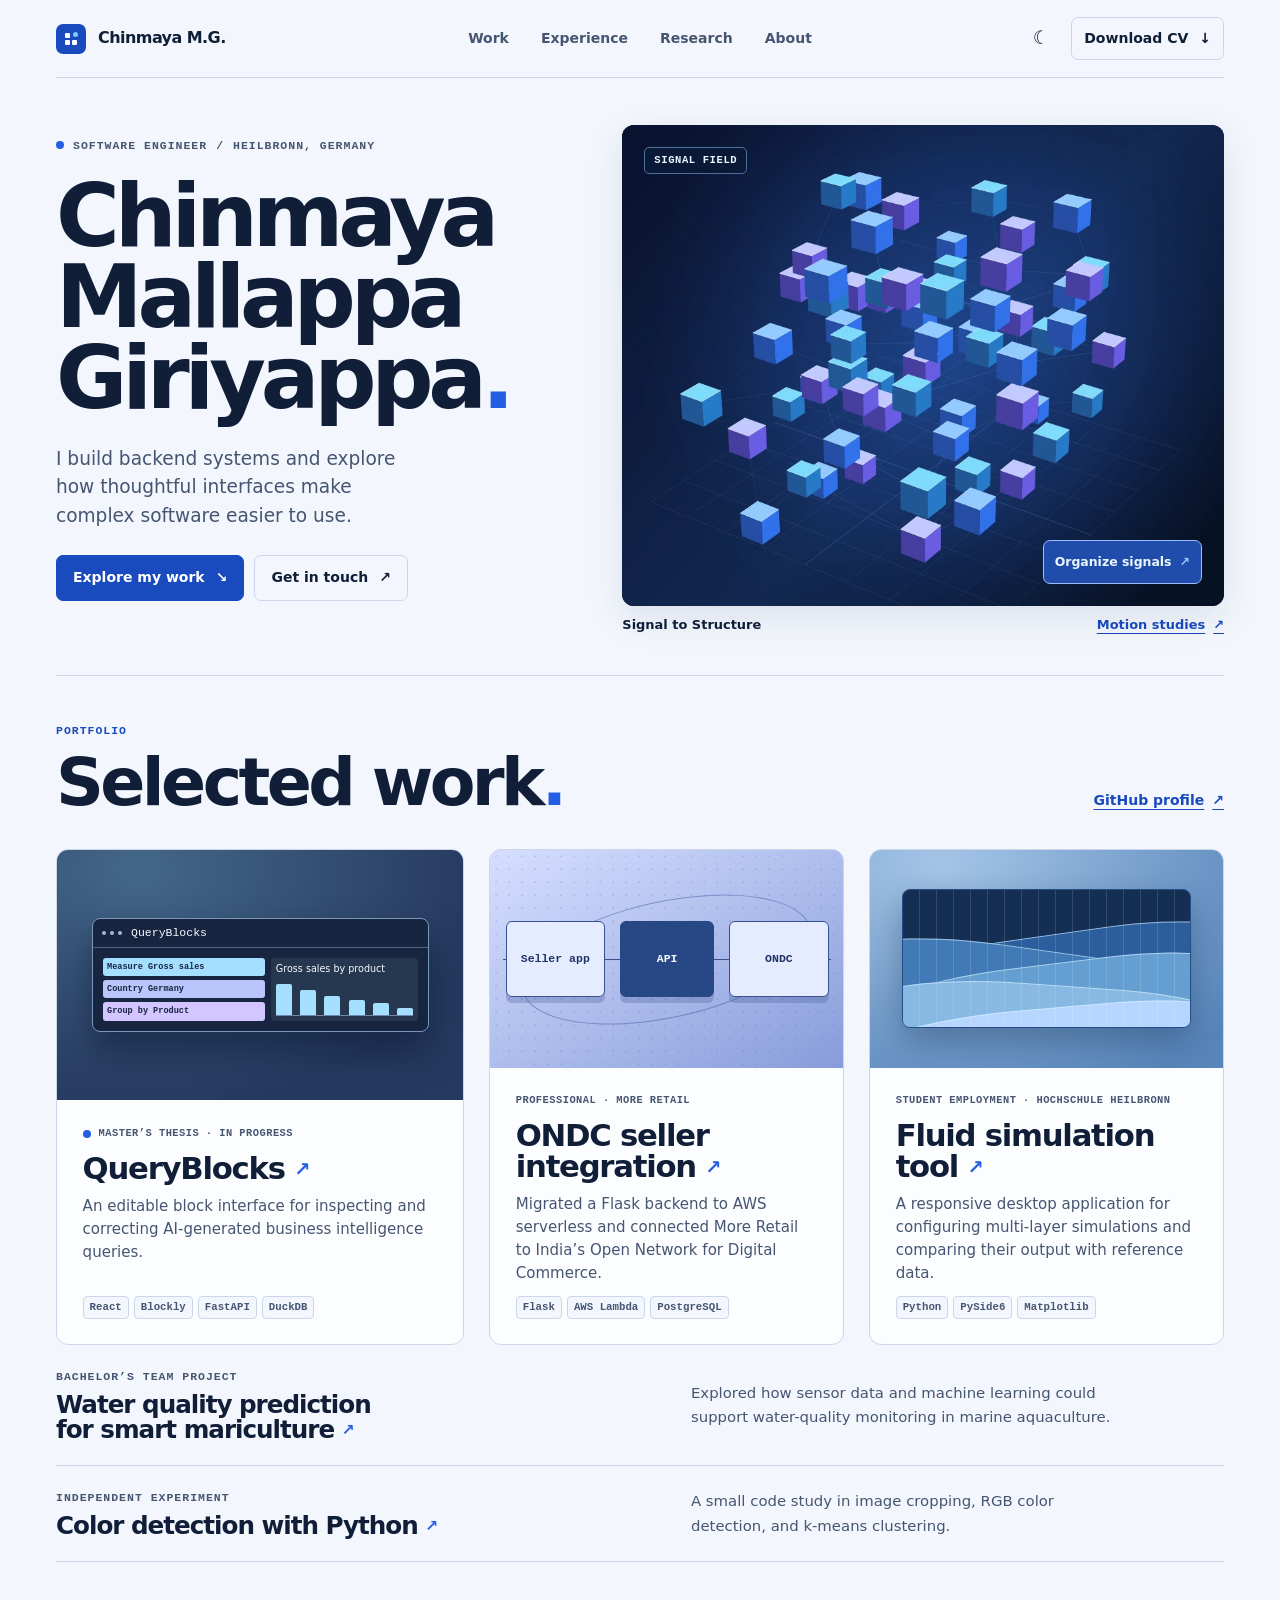
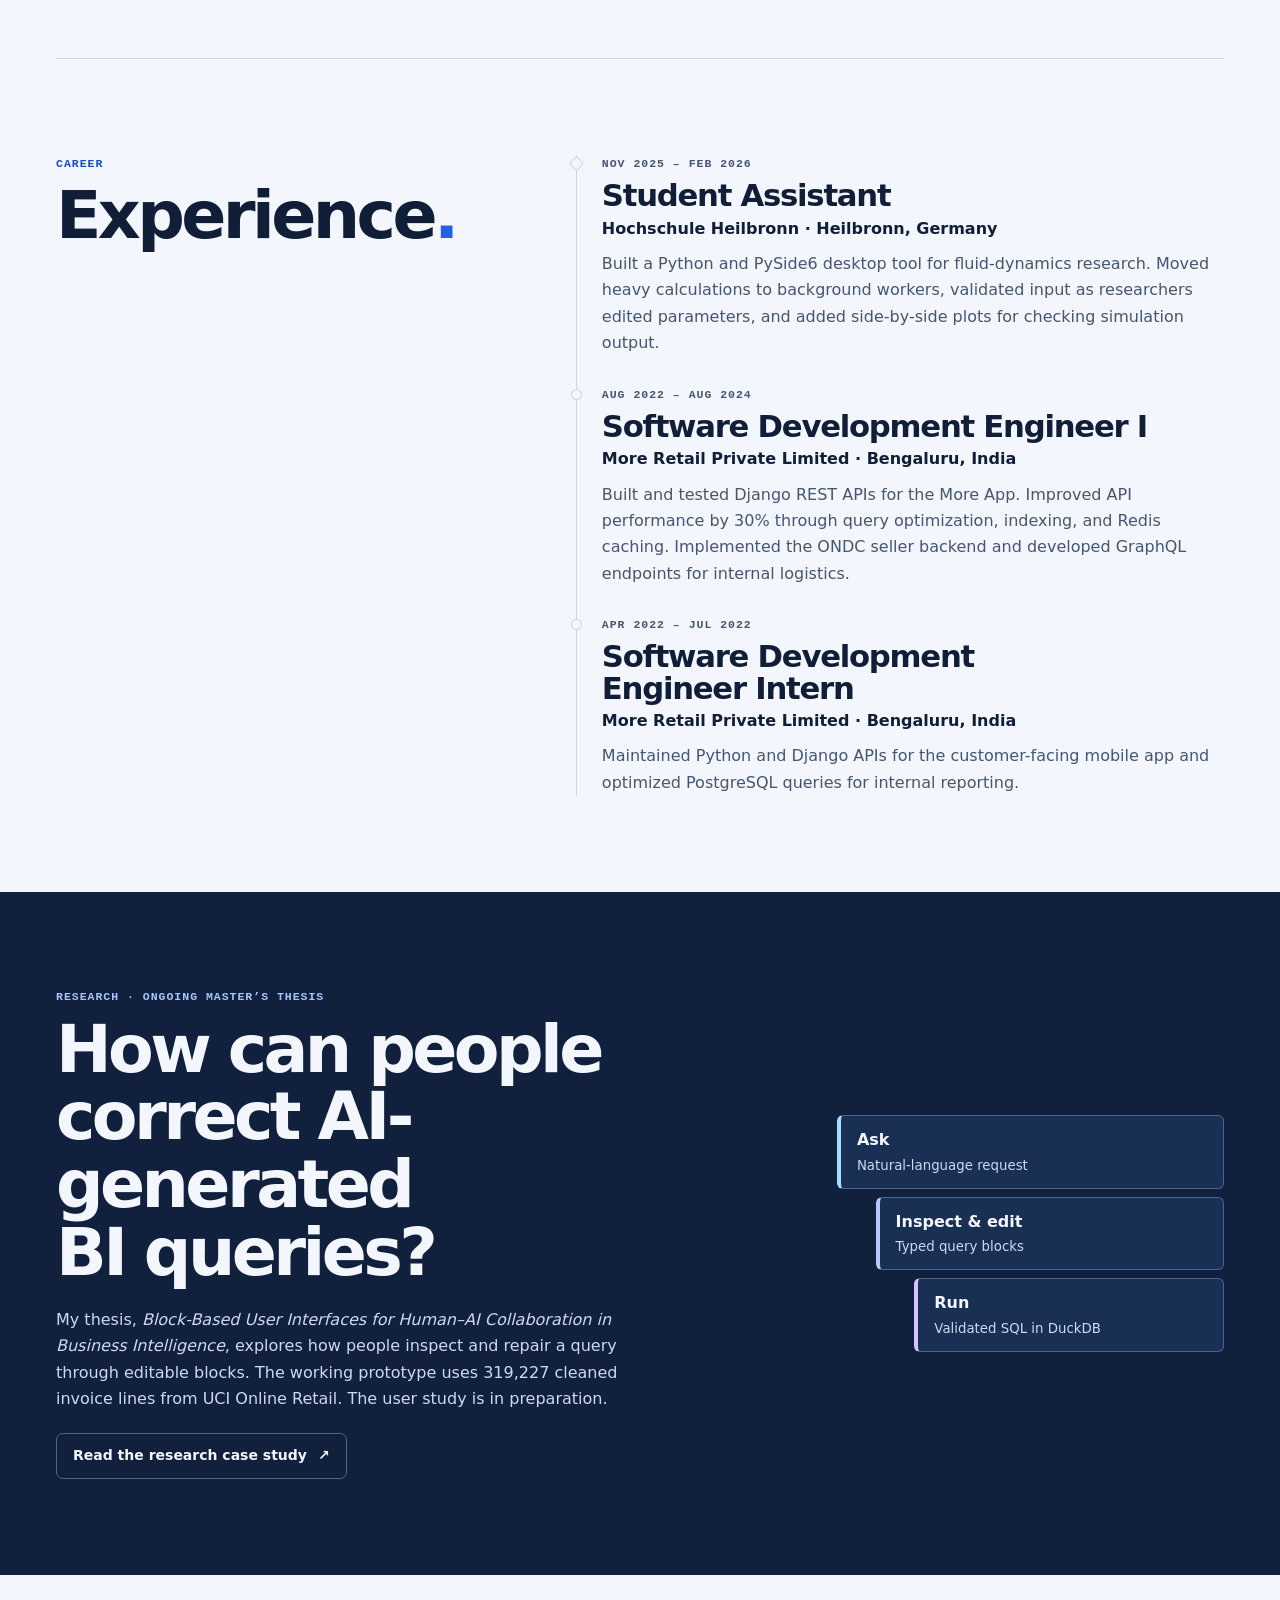
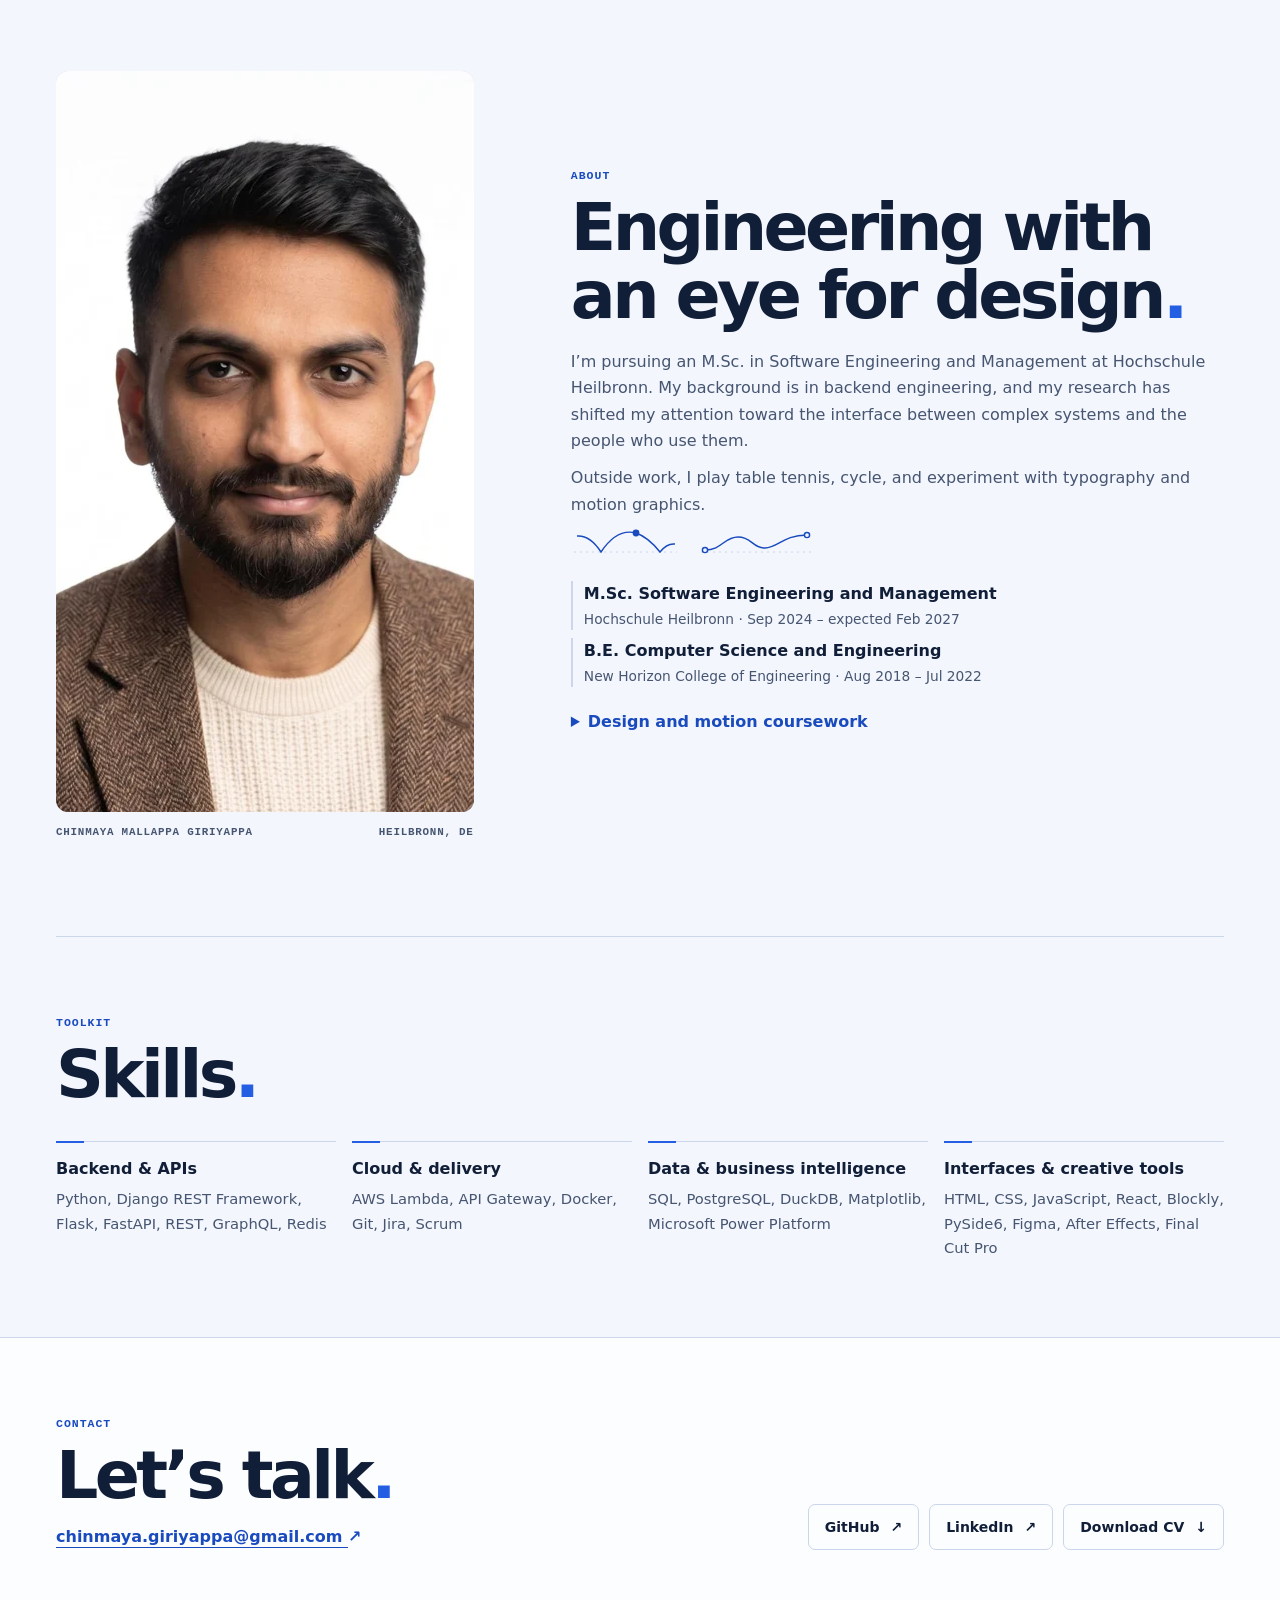
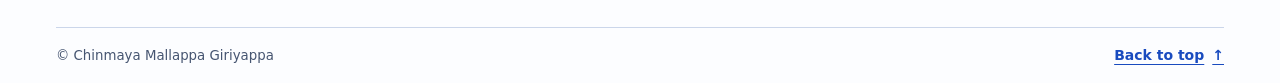
==== commit aa629bc4: "Some Changes with interactive design" ====
--- a/index.html
+++ b/index.html
@@ -12,11 +12,13 @@
   <meta property="og:description" content="Selected work in backend engineering, scientific software, and human–AI collaboration.">
   <meta property="og:url" content="https://chinmaya1910.github.io/Portfolio/">
   <meta property="og:image" content="https://chinmaya1910.github.io/Portfolio/assets/social-preview.jpg">
-  <meta property="og:image:alt" content="Chinmaya Mallappa Giriyappa, software engineer, alongside a luminous blue signal sculpture">
+  <meta property="og:image:alt" content="Chinmaya Mallappa Giriyappa, software engineer, alongside an abstract blue signal field">
   <link rel="icon" href="assets/mark.png" type="image/png">
   <script src="assets/theme.js"></script>
   <link rel="stylesheet" href="assets/site.css">
-  <script defer src="assets/site.js" data-scene="assets/scene.js"></script>
+  <link rel="stylesheet" href="assets/motion.css">
+  <script defer src="assets/site.js" data-scene="assets/hero-scene.js"></script>
+  <script defer src="assets/motion.js"></script>
 </head>
 <body>
   <a class="skip-link" href="#main">Skip to content</a>
@@ -38,31 +40,31 @@
     <section class="shell hero" id="home" aria-labelledby="hero-title">
       <div class="hero-copy">
         <p class="eyebrow hero-kicker"><span class="status-dot" aria-hidden="true"></span> Software Engineer <span aria-hidden="true">/</span> Heilbronn, Germany</p>
-        <h1 id="hero-title">Chinmaya<br>Mallappa<br>Giriyappa<span>.</span></h1>
+        <h1 id="hero-title">
+          <span class="hero-line">Chinmaya</span>
+          <span class="hero-line">Mallappa</span>
+          <span class="hero-line">Giriyappa<span>.</span></span>
+        </h1>
         <p class="hero-description">I build backend systems and explore how thoughtful interfaces make complex software easier to use.</p>
         <div class="actions">
           <a class="button button-primary" href="#projects">Explore my work <span aria-hidden="true">↘</span></a>
           <a class="button" href="#contact">Get in touch <span aria-hidden="true">↗</span></a>
         </div>
       </div>
-      <figure class="hero-figure">
-        <div class="scene-choices" data-scene-choices role="group" aria-label="Hero artwork" hidden>
-          <button class="scene-choice" type="button" data-view="signal" data-poster="assets/signal-field.webp"
-            data-description="Parallel curves carry a signal through a twisting blue ribbon."
-            data-action="Send a pulse" aria-pressed="true">Signal field</button>
-          <button class="scene-choice" type="button" data-view="contour" data-poster="assets/contour-route.webp"
-            data-description="A cycling-inspired route winds across a sculpted elevation map."
-            data-action="Trace the route" aria-pressed="false">Contour route</button>
-          <button class="scene-choice" type="button" data-view="layers" data-poster="assets/query-layers.webp"
-            data-description="Three floating plates illustrate inputs, query structure, and results."
-            data-action="Separate layers" aria-pressed="false">Query layers</button>
-        </div>
-        <div class="scene-stage" data-scene-stage data-view="signal">
-          <img class="scene-poster" src="assets/signal-field.webp" width="900" height="720" alt="" fetchpriority="high">
+      <figure class="hero-figure signature-figure">
+        <div class="scene-stage signature-stage" data-scene-stage data-signature="field">
+          <img class="scene-poster" src="assets/signal-assembly.webp" data-ordered-poster="assets/signal-lattice.webp"
+            width="900" height="720" alt="" fetchpriority="high">
           <canvas class="scene-canvas" aria-hidden="true"></canvas>
-          <button class="scene-button" type="button" data-scene-play hidden><span data-action-label>Send a pulse</span><span aria-hidden="true">↗</span></button>
-        </div>
-        <figcaption data-scene-description aria-live="polite">Parallel curves carry a signal through a twisting blue ribbon.</figcaption>
+          <span class="scene-state" data-hero-state aria-live="polite">Signal field</span>
+          <button class="scene-button" type="button" data-hero-action hidden>
+            <span data-hero-label>Organize signals</span><span aria-hidden="true">↗</span>
+          </button>
+        </div>
+        <figcaption>
+          <span>Signal to Structure</span>
+          <a class="text-link" href="studies/index.html">Motion studies <span aria-hidden="true">↗</span></a>
+        </figcaption>
       </figure>
     </section>
 
@@ -72,7 +74,7 @@
         <a class="text-link" href="https://github.com/Chinmaya1910">GitHub profile <span aria-hidden="true">↗</span></a>
       </div>
       <div class="work-grid">
-        <article class="project-card project-feature">
+        <article class="project-card project-feature" data-reveal>
           <a class="project-media query-art" href="projects/queryblocks/index.html" tabindex="-1" aria-hidden="true" data-tilt>
             <div class="query-window">
               <div class="window-top"><b></b><b></b><b></b><span>QueryBlocks</span></div>
@@ -90,7 +92,7 @@
           </div>
         </article>
 
-        <article class="project-card">
+        <article class="project-card" data-reveal>
           <a class="project-media ondc-art" href="projects/ondc/index.html" tabindex="-1" aria-hidden="true" data-tilt>
             <div class="network-art"><span class="network-node node-left">Seller app</span><span class="network-node node-center">API</span><span class="network-node node-right">ONDC</span><i class="network-line"></i><i class="network-orbit"></i></div>
           </a>
@@ -102,7 +104,7 @@
           </div>
         </article>
 
-        <article class="project-card">
+        <article class="project-card" data-reveal>
           <a class="project-media simulation-art" href="projects/fluid-simulation/index.html" tabindex="-1" aria-hidden="true" data-tilt>
             <div class="fluid-visual"><span></span><span></span><span></span><span></span><span></span></div>
           </a>
@@ -127,19 +129,19 @@
     <section class="shell section section-split" id="experience" aria-labelledby="experience-title">
       <div><p class="eyebrow section-label">Career</p><h2 id="experience-title">Experience<span>.</span></h2></div>
       <ol class="timeline">
-        <li>
+        <li data-reveal data-role="academic">
           <p class="eyebrow">Nov 2025 – Feb 2026</p>
           <h3>Student Assistant</h3>
           <p class="organization">Hochschule Heilbronn · Heilbronn, Germany</p>
           <p>Built a Python and PySide6 desktop tool for fluid-dynamics research. Moved heavy calculations to background workers, validated input as researchers edited parameters, and added side-by-side plots for checking simulation output.</p>
         </li>
-        <li>
+        <li data-reveal>
           <p class="eyebrow">Aug 2022 – Aug 2024</p>
           <h3>Software Development Engineer I</h3>
           <p class="organization">More Retail Private Limited · Bengaluru, India</p>
           <p>Built and tested Django REST APIs for the More App. Improved API performance by 30% through query optimization, indexing, and Redis caching. Implemented the ONDC seller backend and developed GraphQL endpoints for internal logistics.</p>
         </li>
-        <li>
+        <li data-reveal>
           <p class="eyebrow">Apr 2022 – Jul 2022</p>
           <h3>Software Development Engineer Intern</h3>
           <p class="organization">More Retail Private Limited · Bengaluru, India</p>
@@ -156,7 +158,7 @@
           <p>My thesis, <cite>Block-Based User Interfaces for Human–AI Collaboration in Business Intelligence</cite>, explores how people inspect and repair a query through editable blocks. The working prototype uses 319,227 cleaned invoice lines from UCI Online Retail. The user study is in preparation.</p>
           <a class="button" href="projects/queryblocks/index.html">Read the research case study <span aria-hidden="true">↗</span></a>
         </div>
-        <ol class="research-flow" aria-label="QueryBlocks prototype workflow">
+        <ol class="research-flow" data-reveal aria-label="QueryBlocks prototype workflow">
           <li><span>Ask</span><small>Natural-language request</small></li>
           <li><span>Inspect &amp; edit</span><small>Typed query blocks</small></li>
           <li><span>Run</span><small>Validated SQL in DuckDB</small></li>
@@ -174,6 +176,14 @@
         <h2 id="about-title">Engineering with an eye for design<span>.</span></h2>
         <p>I’m pursuing an M.Sc. in Software Engineering and Management at Hochschule Heilbronn. My background is in backend engineering, and my research has shifted my attention toward the interface between complex systems and the people who use them.</p>
         <p id="interests">Outside work, I play table tennis, cycle, and experiment with typography and motion graphics.</p>
+        <svg class="hobby-motion" data-reveal viewBox="0 0 244 32" width="244" height="32" aria-hidden="true" focusable="false">
+          <path class="hobby-guide" d="M3 25H106 M130 25H241"/>
+          <path class="hobby-path" pathLength="1" d="M6 9Q19 8 30 25Q46 1 65 6Q77 10 89 25Q96 16 104 17"/>
+          <circle class="hobby-ball" cx="65" cy="6" r="3.4"/>
+          <path class="hobby-path hobby-route" pathLength="1" d="M134 23C151 23 153 10 167 10S181 21 194 21S212 8 236 8"/>
+          <circle class="hobby-pin" cx="134" cy="23" r="2.6"/>
+          <circle class="hobby-pin" cx="236" cy="8" r="2.6"/>
+        </svg>
         <dl class="education"><div><dt>M.Sc. Software Engineering and Management</dt><dd>Hochschule Heilbronn · Sep 2024 – expected Feb 2027</dd></div><div><dt>B.E. Computer Science and Engineering</dt><dd>New Horizon College of Engineering · Aug 2018 – Jul 2022</dd></div></dl>
         <details class="credentials" id="certificates">
           <summary>Design and motion coursework</summary>
@@ -189,15 +199,15 @@
     <section class="shell section skills-section" id="skills" aria-labelledby="skills-title">
       <div class="section-heading"><div><p class="eyebrow section-label">Toolkit</p><h2 id="skills-title">Skills<span>.</span></h2></div></div>
       <dl class="skills-grid">
-        <div><dt>Backend &amp; APIs</dt><dd>Python, Django REST Framework, Flask, FastAPI, REST, GraphQL, Redis</dd></div>
-        <div><dt>Cloud &amp; delivery</dt><dd>AWS Lambda, API Gateway, Docker, Git, Jira, Scrum</dd></div>
-        <div><dt>Data &amp; business intelligence</dt><dd>SQL, PostgreSQL, DuckDB, Matplotlib, Microsoft Power Platform</dd></div>
-        <div><dt>Interfaces &amp; creative tools</dt><dd>HTML, CSS, JavaScript, React, Blockly, PySide6, Figma, After Effects, Final Cut Pro</dd></div>
+        <div data-reveal><dt>Backend &amp; APIs</dt><dd>Python, Django REST Framework, Flask, FastAPI, REST, GraphQL, Redis</dd></div>
+        <div data-reveal><dt>Cloud &amp; delivery</dt><dd>AWS Lambda, API Gateway, Docker, Git, Jira, Scrum</dd></div>
+        <div data-reveal><dt>Data &amp; business intelligence</dt><dd>SQL, PostgreSQL, DuckDB, Matplotlib, Microsoft Power Platform</dd></div>
+        <div data-reveal><dt>Interfaces &amp; creative tools</dt><dd>HTML, CSS, JavaScript, React, Blockly, PySide6, Figma, After Effects, Final Cut Pro</dd></div>
       </dl>
     </section>
 
     <section class="contact-section" id="contact" aria-labelledby="contact-title">
-      <div class="shell contact-inner">
+      <div class="shell contact-inner" data-reveal>
         <div><p class="eyebrow section-label">Contact</p><h2 id="contact-title">Let’s talk<span>.</span></h2><a class="email-link" href="mailto:chinmaya.giriyappa@gmail.com">chinmaya.giriyappa@gmail.com <span aria-hidden="true">↗</span></a></div>
         <div class="actions contact-actions">
           <a class="button" href="https://github.com/Chinmaya1910">GitHub <span aria-hidden="true">↗</span></a>
--- a/assets/site.css
+++ b/assets/site.css
@@ -319,5 +319,7 @@
   html { scroll-behavior: auto; }
   *, *::before, *::after { animation-duration: .001ms !important; transition-duration: .001ms !important; }
   .project-media > div { transform: none; }
-  .scene-button, .scene-canvas { display: none; }
-}
+  .scene-button[data-scene-play], .scene-canvas { display: none; }
+}
+
+.motion-studies { max-width: 710px; padding-bottom: var(--section-space); }
--- a/assets/motion.css
+++ b/assets/motion.css
@@ -0,0 +1,197 @@
+:root {
+  --component-speed: 320ms;
+  --reveal-speed: 600ms;
+  --reveal-distance: 10px;
+}
+
+@view-transition { navigation: auto; }
+
+.nav-links a { position: relative; }
+.nav-links a::after {
+  content: "";
+  position: absolute;
+  inset: auto 0 6px;
+  height: 2px;
+  border-radius: 2px;
+  background: var(--accent);
+  transform: scaleX(0);
+  transform-origin: left;
+}
+.nav-links a[aria-current] { color: var(--text); }
+.nav-links a[aria-current]::after,
+.nav-links a:focus-visible::after,
+.nav-links a:hover::after { transform: scaleX(1); }
+.nav-links a:hover { text-decoration: none; }
+.site-header[data-scrolled] { box-shadow: 0 4px 14px #08152b12; }
+
+.hero h1 .hero-line { display: block; color: inherit; }
+.hero-line > span { color: var(--accent); }
+.signature-figure figcaption { display: flex; justify-content: space-between; align-items: baseline; gap: 12px; }
+.signature-figure figcaption > span { font-weight: 700; color: var(--text); }
+.signature-figure .text-link { font-size: inherit; }
+.signature-stage { background: #111d3c; }
+.scene-state {
+  position: absolute; top: clamp(10px, 2vw, 22px); left: clamp(10px, 2vw, 22px);
+  padding: 6px 9px;
+  border: 1px solid var(--stage-edge);
+  border-radius: 5px;
+  background: var(--stage);
+  color: var(--stage-ink);
+  font: 600 .66rem/1.3 var(--mono);
+  letter-spacing: .055em;
+  text-transform: uppercase;
+}
+.signature-stage .scene-button { background: #204dac; border-color: #9bbdff; }
+.signature-stage .scene-button:hover { background: #2b59c2; }
+
+.project-card:focus-within { border-color: var(--accent); }
+.timeline { position: relative; }
+.timeline li[data-role="academic"]::before { border-radius: 2px; transform: rotate(45deg); }
+.hobby-motion { display: block; max-width: 100%; margin-top: 9px; color: var(--accent-strong); }
+.hobby-guide { fill: none; stroke: var(--line); stroke-dasharray: 2 4; }
+.hobby-path { fill: none; stroke: currentColor; stroke-width: 1.45px; }
+.hobby-pin { fill: var(--paper); stroke: currentColor; stroke-width: 1.45px; }
+.hobby-ball { fill: currentColor; }
+.email-link > span { display: inline-block; }
+
+@media (prefers-reduced-motion: no-preference) {
+  ::view-transition-old(root), ::view-transition-new(root) {
+    animation-duration: var(--component-speed);
+    animation-timing-function: var(--ease);
+  }
+
+  .site-header { transition: box-shadow var(--component-speed) var(--ease); }
+  .nav-links a::after { transition: transform var(--speed) var(--ease); }
+  .hero[data-intro] .hero-kicker,
+  .hero[data-intro] .hero-description,
+  .hero[data-intro] .actions {
+    animation: enter var(--reveal-speed) var(--ease) backwards;
+  }
+  .hero[data-intro] .hero-line {
+    animation: name-reveal var(--reveal-speed) var(--ease) backwards;
+  }
+  .hero[data-intro] .hero-line:nth-child(2) { animation-delay: 50ms; }
+  .hero[data-intro] .hero-line:nth-child(3) { animation-delay: 100ms; }
+  .hero[data-intro] .hero-description { animation-delay: 125ms; }
+  .hero[data-intro] .actions { animation-delay: 170ms; }
+  .signature-stage .scene-canvas { transition: opacity var(--component-speed) var(--ease); }
+  .signature-stage .scene-button { transition: background var(--speed) var(--ease); }
+
+  @keyframes name-reveal {
+    from { transform: translateY(13px); opacity: .72; clip-path: inset(-20% -10% 10%); }
+    to { transform: translateY(0); opacity: 1; clip-path: inset(-20% -10% -45%); }
+  }
+  @keyframes enter {
+    from { transform: translateY(var(--reveal-distance)); opacity: .76; }
+    to { transform: translateY(0); opacity: 1; }
+  }
+  @keyframes grow-line {
+    from { transform: scaleX(.16); }
+    to { transform: scaleX(1); }
+  }
+
+  .project-card[data-entered],
+  .timeline li[data-entered],
+  .research-flow[data-entered] > li,
+  .skills-grid [data-entered],
+  .contact-inner[data-entered] .email-link {
+    animation: enter var(--reveal-speed) var(--ease) backwards;
+  }
+  .project-card { transition: border-color var(--speed), box-shadow var(--component-speed); }
+  .project-card:focus-within { box-shadow: var(--shadow); }
+  .project-media > div {
+    transform: perspective(600px) rotateX(var(--tilt-x, 0deg)) rotateY(var(--tilt-y, 0deg)) scale(var(--card-scale, 1));
+    transition: transform var(--component-speed) var(--ease);
+  }
+  .project-card:focus-within { --card-scale: 1.026; }
+  .project-card .tags li {
+    transition: transform var(--speed) var(--ease), border-color var(--speed);
+  }
+  .project-card .tags li:nth-child(2) { transition-delay: 20ms; }
+  .project-card .tags li:nth-child(3) { transition-delay: 40ms; }
+  .project-card .tags li:nth-child(4) { transition-delay: 60ms; }
+
+  @media (hover: hover) and (pointer: fine) {
+    .project-card:hover { --card-scale: 1.035; box-shadow: var(--shadow); border-color: var(--accent); }
+    .project-card:hover .tags li { transform: translateY(-2px); border-color: var(--accent); }
+  }
+  .project-card:focus-within .tags li { transform: translateY(-2px); border-color: var(--accent); }
+
+  .project-feature[data-entered] .mock-chart i {
+    transform-origin: bottom;
+    animation: bar-in var(--reveal-speed) var(--ease) backwards;
+  }
+  .project-feature[data-entered] .mock-chart i:nth-child(2n) { animation-delay: 65ms; }
+  .project-feature[data-entered] .mock-chart i:nth-child(n+4) { animation-delay: 125ms; }
+  @keyframes bar-in {
+    from { transform: scaleY(.28); opacity: .65; }
+    to { transform: scaleY(1); opacity: 1; }
+  }
+
+  .project-card[data-entered] .network-line::after {
+    content: "";
+    position: absolute;
+    top: -2px;
+    left: 0;
+    height: 3px;
+    width: 22%;
+    background: linear-gradient(90deg, #cce0ff00, #eef6ff);
+    opacity: 0;
+    animation: network-pulse 760ms var(--ease) 140ms;
+  }
+  @keyframes network-pulse {
+    0% { transform: translateX(0); opacity: 0; }
+    20%, 78% { opacity: 1; }
+    100% { transform: translateX(350%); opacity: 0; }
+  }
+
+  .timeline::after {
+    content: "";
+    position: absolute;
+    top: 8px; left: 5px;
+    height: var(--timeline-length, 0px); width: 1px;
+    background: var(--accent);
+    transform: scaleY(var(--timeline-progress, 0));
+    transform-origin: top;
+    pointer-events: none;
+  }
+  .timeline li::before { z-index: 1; transition: background var(--speed), box-shadow var(--speed); }
+  .timeline li:not([data-passed])::before { background: var(--paper); box-shadow: 0 0 0 1px var(--line); }
+
+  .research-flow[data-entered] > li:nth-child(2) { animation-delay: 90ms; }
+  .research-flow[data-entered] > li:nth-child(3) { animation-delay: 175ms; }
+
+  .skills-grid > div { position: relative; }
+  .skills-grid > div[data-entered]::after {
+    content: "";
+    position: absolute;
+    top: -1px; left: 0; width: 28px; height: 2px;
+    background: var(--accent);
+    transform-origin: left;
+    animation: grow-line var(--reveal-speed) var(--ease) backwards;
+  }
+  .skills-grid > div[data-entered]:nth-child(even) { animation-delay: 70ms; }
+  .skills-grid > div[data-entered]:nth-child(even)::after { animation-delay: 70ms; }
+
+  .hobby-motion[data-entered] .hobby-path { animation: draw-path 720ms var(--ease) backwards; }
+  .hobby-motion[data-entered] .hobby-route { animation-delay: 115ms; }
+  .hobby-motion[data-entered] .hobby-ball { animation: hobby-bounce var(--reveal-speed) var(--ease) backwards; }
+  @keyframes draw-path {
+    from { stroke-dasharray: 1; stroke-dashoffset: 1; opacity: .3; }
+    to { stroke-dasharray: 1; stroke-dashoffset: 0; opacity: 1; }
+  }
+  @keyframes hobby-bounce {
+    0% { transform: translate(-59px, 3px); }
+    42% { transform: translate(-35px, 19px); }
+    100% { transform: translate(0); }
+  }
+
+  .email-link > span, .contact-actions .button > span { transition: transform var(--speed) var(--ease); }
+  .email-link:hover > span, .email-link:focus-visible > span,
+  .contact-actions .button:hover > span, .contact-actions .button:focus-visible > span {
+    transform: translate(3px, -2px);
+  }
+}
+@media (prefers-reduced-motion: reduce) {
+  @view-transition { navigation: none; }
+}
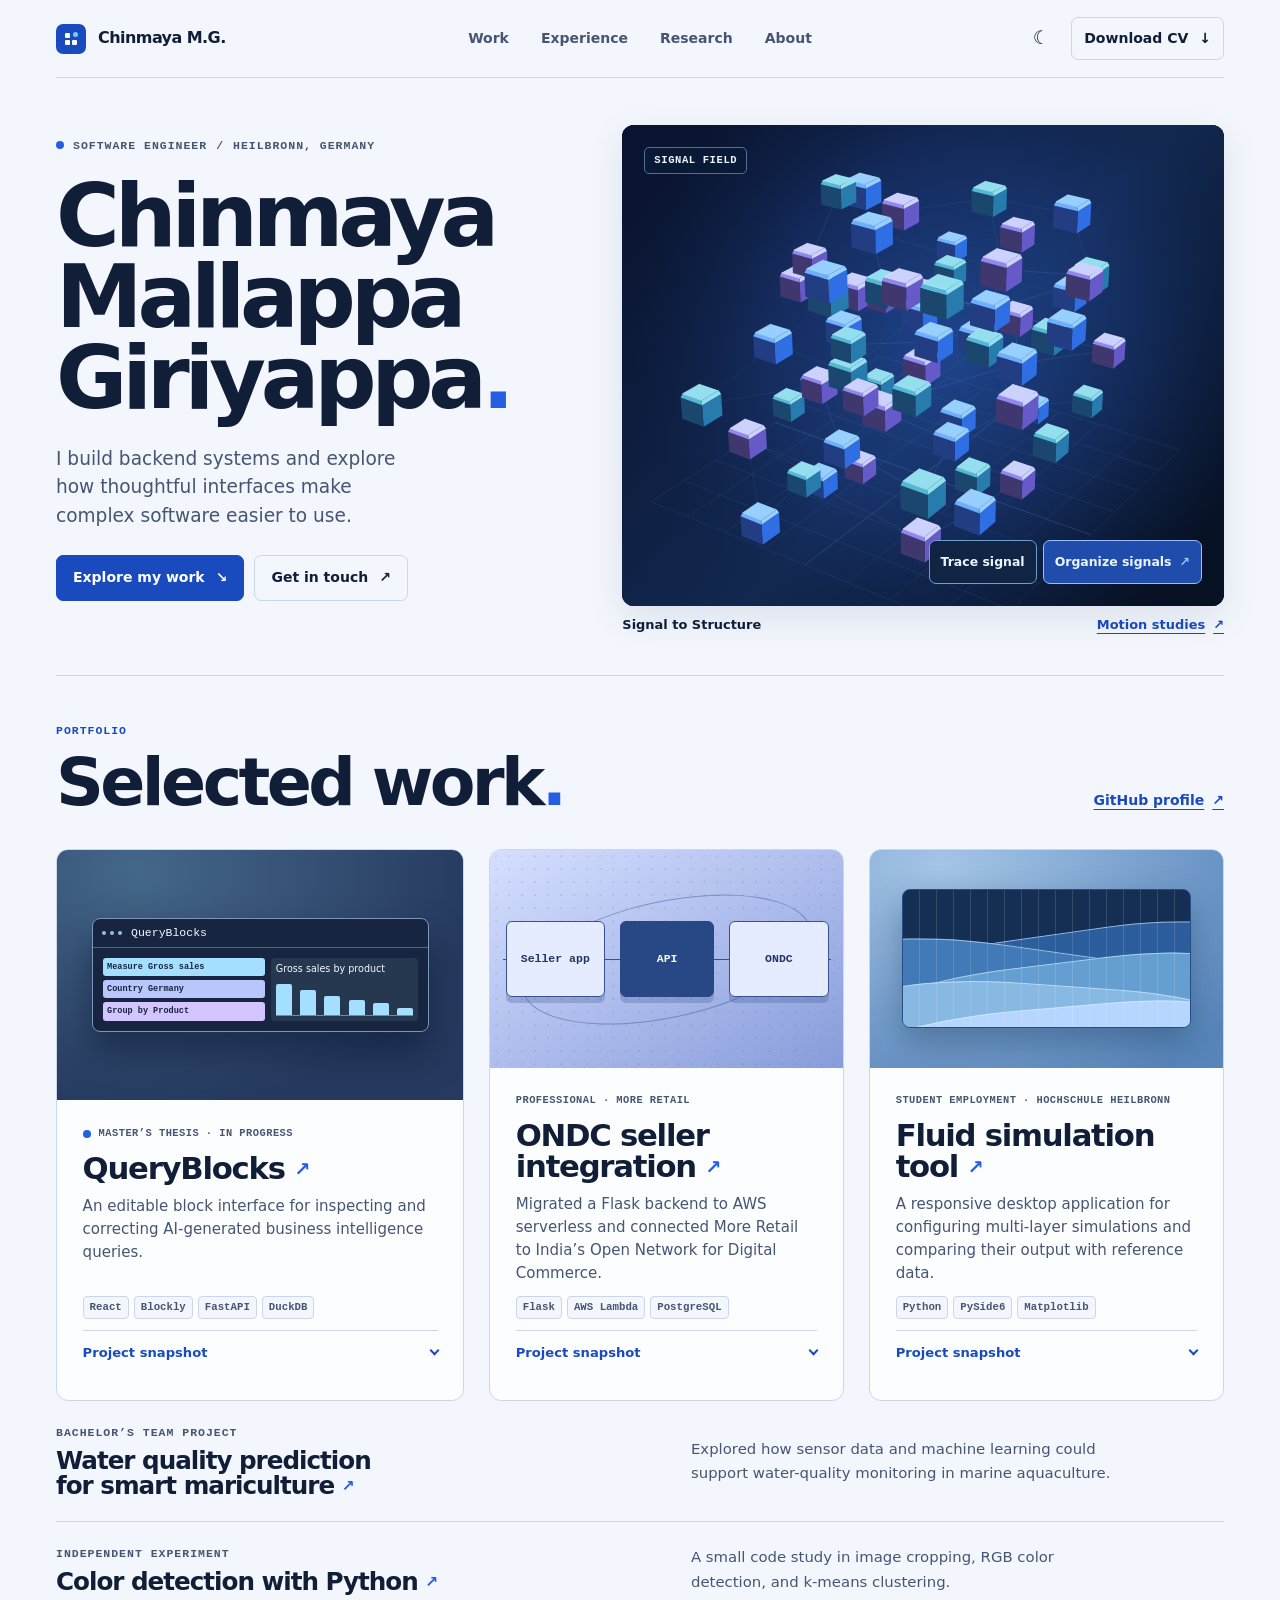
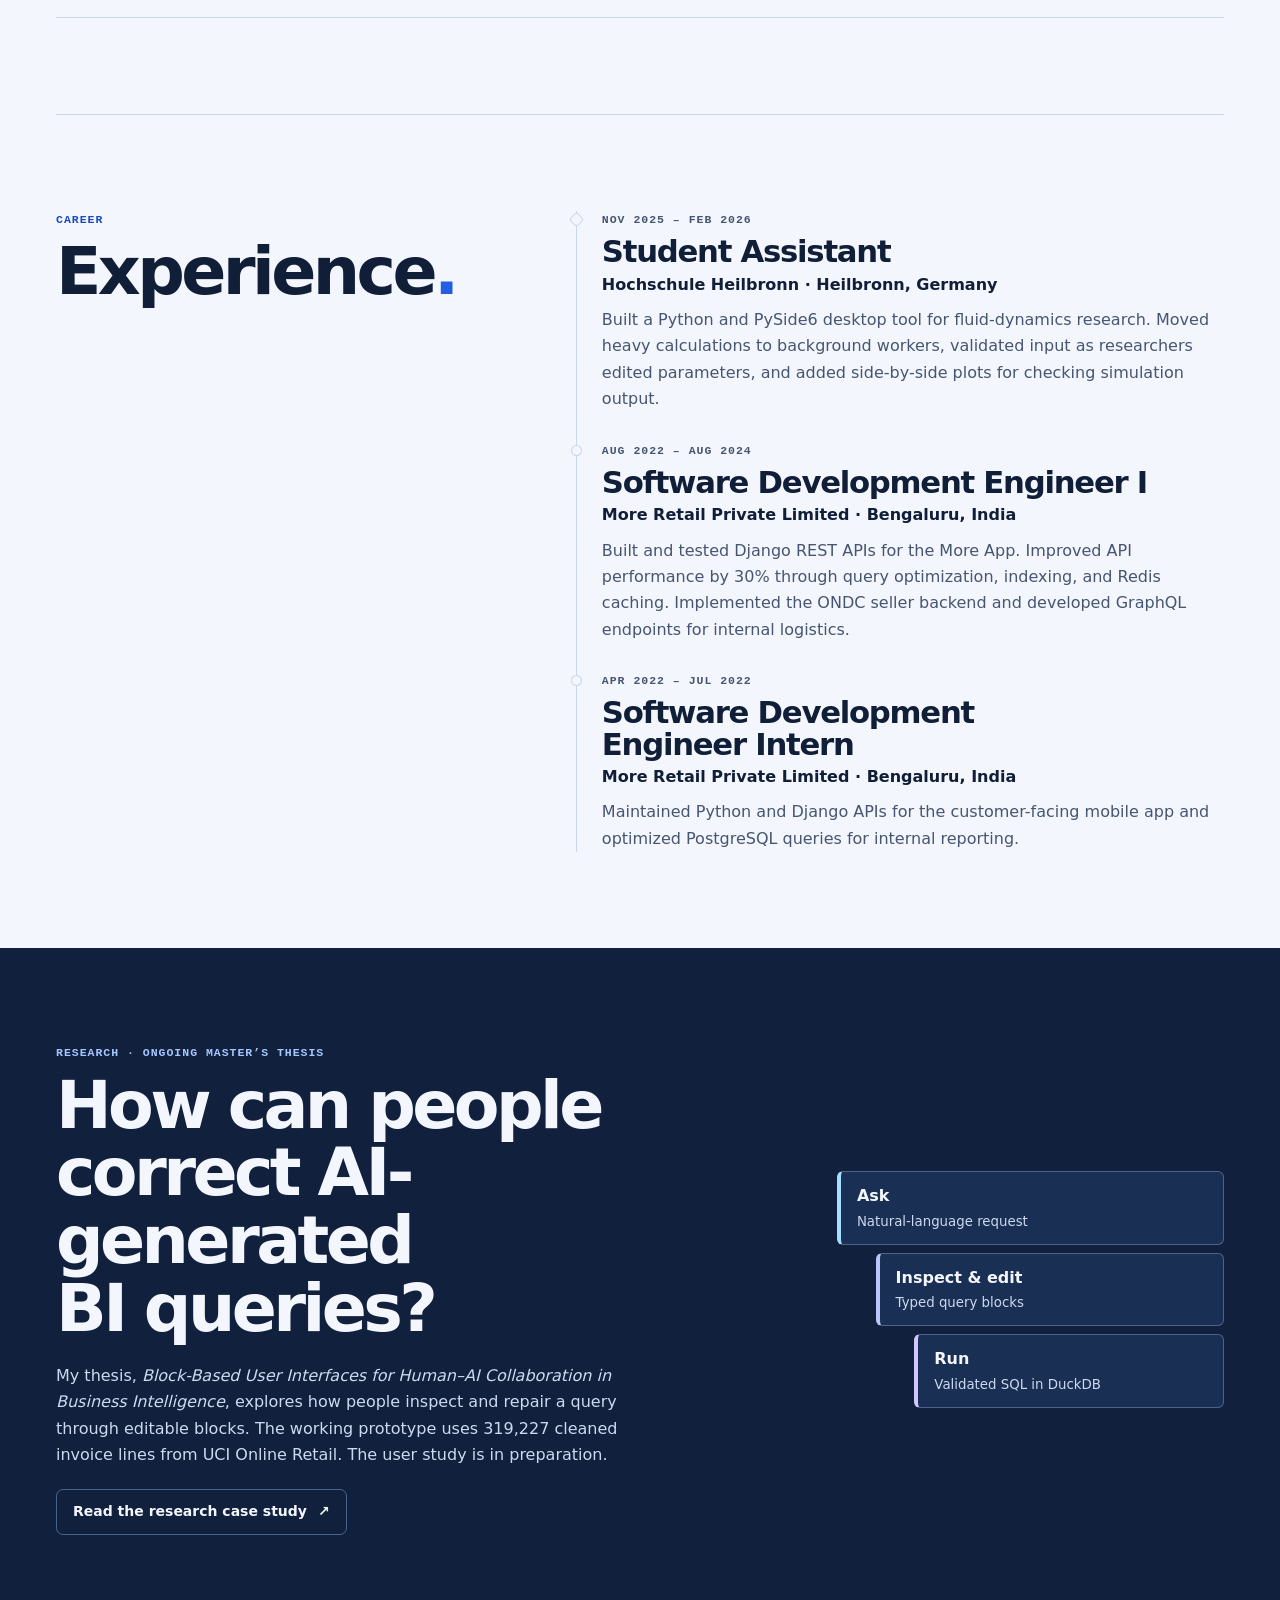
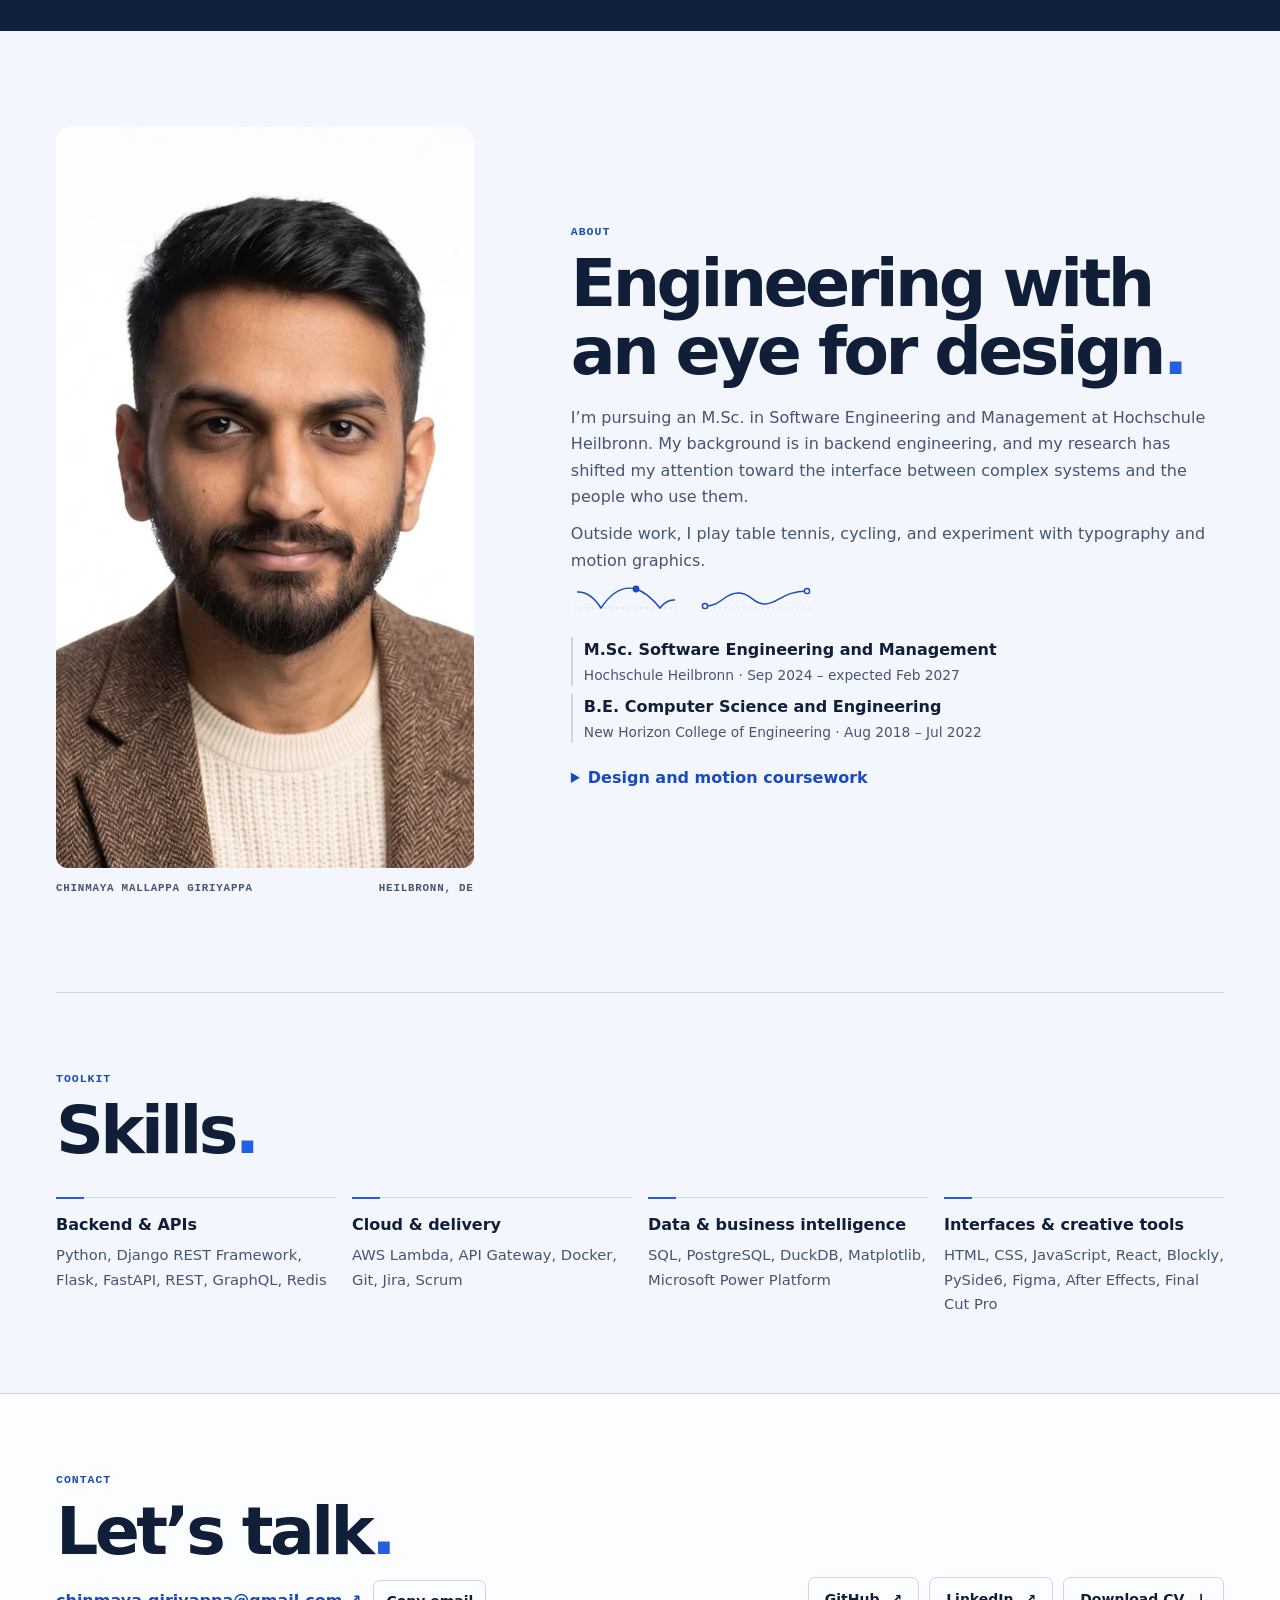
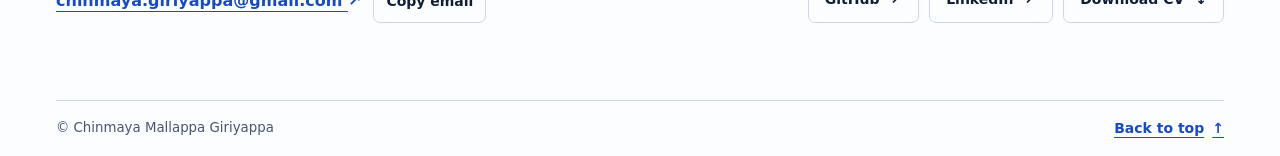
==== commit 5f7ef7ca: "Updates" ====
--- a/index.html
+++ b/index.html
@@ -1,37 +1,47 @@
 <!doctype html>
 <html lang="en">
+
 <head>
   <meta charset="utf-8">
-  <meta name="viewport" content="width=device-width, initial-scale=1">
-  <meta name="description" content="Chinmaya Mallappa Giriyappa is a software engineer and master’s student in Heilbronn, Germany. Explore work in backend engineering, scientific software, and human–AI collaboration.">
+  <meta name="viewport" content="width=device-width, initial-scale=1, viewport-fit=cover">
+  <meta name="description"
+    content="Chinmaya Mallappa Giriyappa is a software engineer and master’s student in Heilbronn, Germany. Explore work in backend engineering, scientific software, and human–AI collaboration.">
   <meta name="theme-color" content="#f3f6fc">
   <title>Chinmaya Mallappa Giriyappa | Software Engineer</title>
   <link rel="canonical" href="https://chinmaya1910.github.io/Portfolio/">
   <meta property="og:type" content="website">
   <meta property="og:title" content="Chinmaya Mallappa Giriyappa | Software Engineer">
-  <meta property="og:description" content="Selected work in backend engineering, scientific software, and human–AI collaboration.">
+  <meta property="og:description"
+    content="Selected work in backend engineering, scientific software, and human–AI collaboration.">
   <meta property="og:url" content="https://chinmaya1910.github.io/Portfolio/">
   <meta property="og:image" content="https://chinmaya1910.github.io/Portfolio/assets/social-preview.jpg">
-  <meta property="og:image:alt" content="Chinmaya Mallappa Giriyappa, software engineer, alongside an abstract blue signal field">
+  <meta property="og:image:alt"
+    content="Chinmaya Mallappa Giriyappa, software engineer, alongside an abstract blue signal field">
   <link rel="icon" href="assets/mark.png" type="image/png">
   <script src="assets/theme.js"></script>
   <link rel="stylesheet" href="assets/site.css">
   <link rel="stylesheet" href="assets/motion.css">
-  <script defer src="assets/site.js" data-scene="assets/hero-scene.js"></script>
+  <script defer src="assets/site.js" data-scene="assets/hero-scene.js?v=2"></script>
   <script defer src="assets/motion.js"></script>
 </head>
+
 <body>
   <a class="skip-link" href="#main">Skip to content</a>
   <header class="site-header">
     <div class="shell header-inner">
-      <a class="brand" href="#home" aria-label="Chinmaya M.G., home"><span class="brand-mark" aria-hidden="true"><i></i><i></i><i></i><i></i></span><span>Chinmaya M.G.</span></a>
+      <a class="brand" href="#home" aria-label="Chinmaya M.G., home"><span class="brand-mark"
+          aria-hidden="true"><i></i><i></i><i></i><i></i></span><span>Chinmaya M.G.</span></a>
       <nav class="nav-links" id="site-nav" aria-label="Main">
-        <a href="#projects">Work</a><a href="#experience">Experience</a><a href="#research">Research</a><a href="#about">About</a><a class="nav-mobile-only" href="#contact">Contact</a>
+        <a href="#projects">Work</a><a href="#experience">Experience</a><a href="#research">Research</a><a
+          href="#about">About</a><a class="nav-mobile-only" href="#contact">Contact</a>
       </nav>
       <div class="header-actions">
-        <button class="icon-button theme-button" type="button" data-theme-toggle aria-label="Switch color theme" hidden><span aria-hidden="true" data-theme-icon>☾</span></button>
-        <a class="button button-small header-cta" href="images/Chinmaya-Mallappa-Giriyappa-Resume.pdf" download>Download CV <span aria-hidden="true">↓</span></a>
-        <button class="icon-button menu-button" type="button" aria-expanded="false" aria-controls="site-nav" hidden>Menu</button>
+        <button class="icon-button theme-button" type="button" data-theme-toggle aria-label="Switch color theme"
+          hidden><span aria-hidden="true" data-theme-icon>☾</span></button>
+        <a class="button button-small header-cta" href="images/Chinmaya-Mallappa-Giriyappa-Resume.pdf" download>Download
+          CV <span aria-hidden="true">↓</span></a>
+        <button class="icon-button menu-button" type="button" aria-expanded="false" aria-controls="site-nav"
+          hidden>Menu</button>
       </div>
     </div>
   </header>
@@ -39,13 +49,15 @@
   <main id="main" tabindex="-1">
     <section class="shell hero" id="home" aria-labelledby="hero-title">
       <div class="hero-copy">
-        <p class="eyebrow hero-kicker"><span class="status-dot" aria-hidden="true"></span> Software Engineer <span aria-hidden="true">/</span> Heilbronn, Germany</p>
+        <p class="eyebrow hero-kicker"><span class="status-dot" aria-hidden="true"></span> Software Engineer <span
+            aria-hidden="true">/</span> Heilbronn, Germany</p>
         <h1 id="hero-title">
           <span class="hero-line">Chinmaya</span>
           <span class="hero-line">Mallappa</span>
           <span class="hero-line">Giriyappa<span>.</span></span>
         </h1>
-        <p class="hero-description">I build backend systems and explore how thoughtful interfaces make complex software easier to use.</p>
+        <p class="hero-description">I build backend systems and explore how thoughtful interfaces make complex software
+          easier to use.</p>
         <div class="actions">
           <a class="button button-primary" href="#projects">Explore my work <span aria-hidden="true">↘</span></a>
           <a class="button" href="#contact">Get in touch <span aria-hidden="true">↗</span></a>
@@ -55,11 +67,22 @@
         <div class="scene-stage signature-stage" data-scene-stage data-signature="field">
           <img class="scene-poster" src="assets/signal-assembly.webp" data-ordered-poster="assets/signal-lattice.webp"
             width="900" height="720" alt="" fetchpriority="high">
+          <svg class="trace-poster" viewBox="0 0 900 720" aria-hidden="true" focusable="false">
+            <path class="trace-field"
+              d="M206.7 595.3 L272.1 529.7 L447.0 620.1 L527.7 578.2 L450.5 550.8 L356.7 406.8 L305.1 233.8 L419.5 245.5 L478.4 256.3 L664.6 306.0" />
+            <path class="trace-ordered"
+              d="M256.6 468.3 L330.8 495.0 L408.0 522.8 L488.6 551.7 L489.4 464.8 L490.1 374.5 L491.0 280.4 L546.9 244.8 L599.3 211.3 L648.5 179.9" />
+          </svg>
           <canvas class="scene-canvas" aria-hidden="true"></canvas>
           <span class="scene-state" data-hero-state aria-live="polite">Signal field</span>
-          <button class="scene-button" type="button" data-hero-action hidden>
-            <span data-hero-label>Organize signals</span><span aria-hidden="true">↗</span>
-          </button>
+          <div class="signature-actions" role="group" aria-label="Signal to Structure controls">
+            <button class="scene-button" type="button" data-hero-trace aria-pressed="false" hidden>
+              <span>Trace signal</span>
+            </button>
+            <button class="scene-button" type="button" data-hero-action hidden>
+              <span data-hero-label>Organize signals</span><span aria-hidden="true">↗</span>
+            </button>
+          </div>
         </div>
         <figcaption>
           <span>Signal to Structure</span>
@@ -70,82 +93,141 @@
 
     <section class="shell section" id="projects" aria-labelledby="work-title">
       <div class="section-heading">
-        <div><p class="eyebrow section-label">Portfolio</p><h2 id="work-title">Selected work<span>.</span></h2></div>
+        <div>
+          <p class="eyebrow section-label">Portfolio</p>
+          <h2 id="work-title">Selected work<span>.</span></h2>
+        </div>
         <a class="text-link" href="https://github.com/Chinmaya1910">GitHub profile <span aria-hidden="true">↗</span></a>
       </div>
       <div class="work-grid">
         <article class="project-card project-feature" data-reveal>
-          <a class="project-media query-art" href="projects/queryblocks/index.html" tabindex="-1" aria-hidden="true" data-tilt>
+          <a class="project-media query-art" href="projects/queryblocks/index.html" tabindex="-1" aria-hidden="true"
+            data-tilt>
             <div class="query-window">
               <div class="window-top"><b></b><b></b><b></b><span>QueryBlocks</span></div>
               <div class="window-body">
-                <div class="mock-blocks"><span>Measure <b>Gross sales</b></span><span>Country <b>Germany</b></span><span>Group by <b>Product</b></span></div>
-                <div class="mock-chart"><span>Gross sales by product</span><div><i></i><i></i><i></i><i></i><i></i><i></i></div></div>
+                <div class="mock-blocks"><span>Measure <b>Gross sales</b></span><span>Country
+                    <b>Germany</b></span><span>Group by <b>Product</b></span></div>
+                <div class="mock-chart"><span>Gross sales by product</span>
+                  <div><i></i><i></i><i></i><i></i><i></i><i></i></div>
+                </div>
               </div>
             </div>
           </a>
           <div class="project-copy">
-            <p class="eyebrow project-type"><span class="status-dot" aria-hidden="true"></span> Master’s thesis · In progress</p>
+            <p class="eyebrow project-type"><span class="status-dot" aria-hidden="true"></span> Master’s thesis · In
+              progress</p>
             <h3><a href="projects/queryblocks/index.html">QueryBlocks <span aria-hidden="true">↗</span></a></h3>
             <p>An editable block interface for inspecting and correcting AI-generated business intelligence queries.</p>
-            <ul class="tags" aria-label="Technologies"><li>React</li><li>Blockly</li><li>FastAPI</li><li>DuckDB</li></ul>
+            <ul class="tags" aria-label="Technologies">
+              <li>React</li>
+              <li>Blockly</li>
+              <li>FastAPI</li>
+              <li>DuckDB</li>
+            </ul>
+            <details class="project-snapshot" name="project-snapshots">
+              <summary aria-label="Project snapshot for QueryBlocks">Project snapshot</summary>
+              <p>Users can repair a filter in Blockly and run the corrected query without another model call. FastAPI
+                validates and compiles the query for read-only DuckDB.</p>
+            </details>
           </div>
         </article>
 
         <article class="project-card" data-reveal>
           <a class="project-media ondc-art" href="projects/ondc/index.html" tabindex="-1" aria-hidden="true" data-tilt>
-            <div class="network-art"><span class="network-node node-left">Seller app</span><span class="network-node node-center">API</span><span class="network-node node-right">ONDC</span><i class="network-line"></i><i class="network-orbit"></i></div>
+            <div class="network-art"><span class="network-node node-left">Seller app</span><span
+                class="network-node node-center">API</span><span class="network-node node-right">ONDC</span><i
+                class="network-line"></i><i class="network-orbit"></i></div>
           </a>
           <div class="project-copy">
             <p class="eyebrow project-type">Professional · More Retail</p>
             <h3><a href="projects/ondc/index.html">ONDC seller integration <span aria-hidden="true">↗</span></a></h3>
-            <p>Migrated a Flask backend to AWS serverless and connected More Retail to India’s Open Network for Digital Commerce.</p>
-            <ul class="tags" aria-label="Technologies"><li>Flask</li><li>AWS Lambda</li><li>PostgreSQL</li></ul>
+            <p>Migrated a Flask backend to AWS serverless and connected More Retail to India’s Open Network for Digital
+              Commerce.</p>
+            <ul class="tags" aria-label="Technologies">
+              <li>Flask</li>
+              <li>AWS Lambda</li>
+              <li>PostgreSQL</li>
+            </ul>
+            <details class="project-snapshot" name="project-snapshots">
+              <summary aria-label="Project snapshot for ONDC seller integration">Project snapshot</summary>
+              <p>The original Flask seller backend moved to AWS Lambda and API Gateway, with PostgreSQL storing
+                application data. The integration lets More Retail participate as an ONDC seller.</p>
+            </details>
           </div>
         </article>
 
         <article class="project-card" data-reveal>
-          <a class="project-media simulation-art" href="projects/fluid-simulation/index.html" tabindex="-1" aria-hidden="true" data-tilt>
+          <a class="project-media simulation-art" href="projects/fluid-simulation/index.html" tabindex="-1"
+            aria-hidden="true" data-tilt>
             <div class="fluid-visual"><span></span><span></span><span></span><span></span><span></span></div>
           </a>
           <div class="project-copy">
             <p class="eyebrow project-type">Student employment · Hochschule Heilbronn</p>
-            <h3><a href="projects/fluid-simulation/index.html">Fluid simulation tool <span aria-hidden="true">↗</span></a></h3>
-            <p>A responsive desktop application for configuring multi-layer simulations and comparing their output with reference data.</p>
-            <ul class="tags" aria-label="Technologies"><li>Python</li><li>PySide6</li><li>Matplotlib</li></ul>
+            <h3><a href="projects/fluid-simulation/index.html">Fluid simulation tool <span
+                  aria-hidden="true">↗</span></a></h3>
+            <p>A responsive desktop application for configuring multi-layer simulations and comparing their output with
+              reference data.</p>
+            <ul class="tags" aria-label="Technologies">
+              <li>Python</li>
+              <li>PySide6</li>
+              <li>Matplotlib</li>
+            </ul>
+            <details class="project-snapshot" name="project-snapshots">
+              <summary aria-label="Project snapshot for Fluid simulation tool">Project snapshot</summary>
+              <p>Background workers keep the interface responsive while simulations run. An embedded Matplotlib
+                dashboard compares the results with reference data.</p>
+            </details>
           </div>
         </article>
       </div>
       <div class="additional-work">
-        <div><p class="eyebrow">Bachelor’s team project</p><h3><a href="projects/mariculture/index.html">Water quality prediction for smart mariculture <span aria-hidden="true">↗</span></a></h3></div>
-        <p>Explored how sensor data and machine learning could support water-quality monitoring in marine aquaculture.</p>
+        <div>
+          <p class="eyebrow">Bachelor’s team project</p>
+          <h3><a href="projects/mariculture/index.html">Water quality prediction for smart mariculture <span
+                aria-hidden="true">↗</span></a></h3>
+        </div>
+        <p>Explored how sensor data and machine learning could support water-quality monitoring in marine aquaculture.
+        </p>
       </div>
       <div class="additional-work">
-        <div><p class="eyebrow">Independent experiment</p><h3><a href="https://github.com/Chinmaya1910/Color-detection">Color detection with Python <span aria-hidden="true">↗</span></a></h3></div>
+        <div>
+          <p class="eyebrow">Independent experiment</p>
+          <h3><a href="https://github.com/Chinmaya1910/Color-detection">Color detection with Python <span
+                aria-hidden="true">↗</span></a></h3>
+        </div>
         <p>A small code study in image cropping, RGB color detection, and k-means clustering.</p>
       </div>
     </section>
 
     <section class="shell section section-split" id="experience" aria-labelledby="experience-title">
-      <div><p class="eyebrow section-label">Career</p><h2 id="experience-title">Experience<span>.</span></h2></div>
+      <div>
+        <p class="eyebrow section-label">Career</p>
+        <h2 id="experience-title">Experience<span>.</span></h2>
+      </div>
       <ol class="timeline">
         <li data-reveal data-role="academic">
           <p class="eyebrow">Nov 2025 – Feb 2026</p>
           <h3>Student Assistant</h3>
           <p class="organization">Hochschule Heilbronn · Heilbronn, Germany</p>
-          <p>Built a Python and PySide6 desktop tool for fluid-dynamics research. Moved heavy calculations to background workers, validated input as researchers edited parameters, and added side-by-side plots for checking simulation output.</p>
+          <p>Built a Python and PySide6 desktop tool for fluid-dynamics research. Moved heavy calculations to background
+            workers, validated input as researchers edited parameters, and added side-by-side plots for checking
+            simulation output.</p>
         </li>
         <li data-reveal>
           <p class="eyebrow">Aug 2022 – Aug 2024</p>
           <h3>Software Development Engineer I</h3>
           <p class="organization">More Retail Private Limited · Bengaluru, India</p>
-          <p>Built and tested Django REST APIs for the More App. Improved API performance by 30% through query optimization, indexing, and Redis caching. Implemented the ONDC seller backend and developed GraphQL endpoints for internal logistics.</p>
+          <p>Built and tested Django REST APIs for the More App. Improved API performance by 30% through query
+            optimization, indexing, and Redis caching. Implemented the ONDC seller backend and developed GraphQL
+            endpoints for internal logistics.</p>
         </li>
         <li data-reveal>
           <p class="eyebrow">Apr 2022 – Jul 2022</p>
           <h3>Software Development Engineer Intern</h3>
           <p class="organization">More Retail Private Limited · Bengaluru, India</p>
-          <p>Maintained Python and Django APIs for the customer-facing mobile app and optimized PostgreSQL queries for internal reporting.</p>
+          <p>Maintained Python and Django APIs for the customer-facing mobile app and optimized PostgreSQL queries for
+            internal reporting.</p>
         </li>
       </ol>
     </section>
@@ -155,8 +237,11 @@
         <div>
           <p class="eyebrow section-label">Research · Ongoing master’s thesis</p>
           <h2 id="research-title">How can people correct AI-generated BI queries?</h2>
-          <p>My thesis, <cite>Block-Based User Interfaces for Human–AI Collaboration in Business Intelligence</cite>, explores how people inspect and repair a query through editable blocks. The working prototype uses 319,227 cleaned invoice lines from UCI Online Retail. The user study is in preparation.</p>
-          <a class="button" href="projects/queryblocks/index.html">Read the research case study <span aria-hidden="true">↗</span></a>
+          <p>My thesis, <cite>Block-Based User Interfaces for Human–AI Collaboration in Business Intelligence</cite>,
+            explores how people inspect and repair a query through editable blocks. The working prototype uses 319,227
+            cleaned invoice lines from UCI Online Retail. The user study is in preparation.</p>
+          <a class="button" href="projects/queryblocks/index.html">Read the research case study <span
+              aria-hidden="true">↗</span></a>
         </div>
         <ol class="research-flow" data-reveal aria-label="QueryBlocks prototype workflow">
           <li><span>Ask</span><small>Natural-language request</small></li>
@@ -168,55 +253,105 @@
 
     <section class="shell section about-grid" id="about" aria-labelledby="about-title">
       <figure class="portrait">
-        <img src="assets/portrait.webp" width="720" height="741" alt="Portrait of Chinmaya Mallappa Giriyappa" loading="lazy" decoding="async">
+        <img src="assets/portrait.webp" width="720" height="741" alt="Portrait of Chinmaya Mallappa Giriyappa"
+          loading="lazy" decoding="async">
         <figcaption>Chinmaya Mallappa Giriyappa <span>Heilbronn, DE</span></figcaption>
       </figure>
       <div>
         <p class="eyebrow section-label">About</p>
         <h2 id="about-title">Engineering with an eye for design<span>.</span></h2>
-        <p>I’m pursuing an M.Sc. in Software Engineering and Management at Hochschule Heilbronn. My background is in backend engineering, and my research has shifted my attention toward the interface between complex systems and the people who use them.</p>
-        <p id="interests">Outside work, I play table tennis, cycle, and experiment with typography and motion graphics.</p>
-        <svg class="hobby-motion" data-reveal viewBox="0 0 244 32" width="244" height="32" aria-hidden="true" focusable="false">
-          <path class="hobby-guide" d="M3 25H106 M130 25H241"/>
-          <path class="hobby-path" pathLength="1" d="M6 9Q19 8 30 25Q46 1 65 6Q77 10 89 25Q96 16 104 17"/>
-          <circle class="hobby-ball" cx="65" cy="6" r="3.4"/>
-          <path class="hobby-path hobby-route" pathLength="1" d="M134 23C151 23 153 10 167 10S181 21 194 21S212 8 236 8"/>
-          <circle class="hobby-pin" cx="134" cy="23" r="2.6"/>
-          <circle class="hobby-pin" cx="236" cy="8" r="2.6"/>
+        <p>I’m pursuing an M.Sc. in Software Engineering and Management at Hochschule Heilbronn. My background is in
+          backend engineering, and my research has shifted my attention toward the interface between complex systems and
+          the people who use them.</p>
+        <p id="interests">Outside work, I play table tennis, cycling, and experiment with typography and motion
+          graphics.</p>
+        <svg class="hobby-motion" data-reveal viewBox="0 0 244 32" width="244" height="32" aria-hidden="true"
+          focusable="false">
+          <path class="hobby-guide" d="M3 25H106 M130 25H241" />
+          <path class="hobby-path" pathLength="1" d="M6 9Q19 8 30 25Q46 1 65 6Q77 10 89 25Q96 16 104 17" />
+          <circle class="hobby-ball" cx="65" cy="6" r="3.4" />
+          <path class="hobby-path hobby-route" pathLength="1"
+            d="M134 23C151 23 153 10 167 10S181 21 194 21S212 8 236 8" />
+          <circle class="hobby-pin" cx="134" cy="23" r="2.6" />
+          <circle class="hobby-pin" cx="236" cy="8" r="2.6" />
         </svg>
-        <dl class="education"><div><dt>M.Sc. Software Engineering and Management</dt><dd>Hochschule Heilbronn · Sep 2024 – expected Feb 2027</dd></div><div><dt>B.E. Computer Science and Engineering</dt><dd>New Horizon College of Engineering · Aug 2018 – Jul 2022</dd></div></dl>
+        <dl class="education">
+          <div>
+            <dt>M.Sc. Software Engineering and Management</dt>
+            <dd>Hochschule Heilbronn · Sep 2024 – expected Feb 2027</dd>
+          </div>
+          <div>
+            <dt>B.E. Computer Science and Engineering</dt>
+            <dd>New Horizon College of Engineering · Aug 2018 – Jul 2022</dd>
+          </div>
+        </dl>
         <details class="credentials" id="certificates">
           <summary>Design and motion coursework</summary>
           <ul>
-            <li><a href="https://www.coursera.org/verify/specialization/NAHQRP4BY7HW">Graphic Design Specialization</a> · CalArts via Coursera, including a branding capstone</li>
-            <li><a href="https://www.coursera.org/verify/N6VZYNEXRS4M">Mastering Final Cut Pro</a> · LearnQuest via Coursera</li>
-            <li><a href="https://www.coursera.org/verify/0Q1Q0TXPEXMC">VFX with Adobe After Effects</a> · EDUCBA via Coursera</li>
+            <li><a href="https://www.coursera.org/verify/specialization/NAHQRP4BY7HW">Graphic Design Specialization</a>
+              · CalArts via Coursera, including a branding capstone</li>
+            <li><a href="https://www.coursera.org/verify/N6VZYNEXRS4M">Mastering Final Cut Pro</a> · LearnQuest via
+              Coursera</li>
+            <li><a href="https://www.coursera.org/verify/0Q1Q0TXPEXMC">VFX with Adobe After Effects</a> · EDUCBA via
+              Coursera</li>
           </ul>
         </details>
       </div>
     </section>
 
     <section class="shell section skills-section" id="skills" aria-labelledby="skills-title">
-      <div class="section-heading"><div><p class="eyebrow section-label">Toolkit</p><h2 id="skills-title">Skills<span>.</span></h2></div></div>
+      <div class="section-heading">
+        <div>
+          <p class="eyebrow section-label">Toolkit</p>
+          <h2 id="skills-title">Skills<span>.</span></h2>
+        </div>
+      </div>
       <dl class="skills-grid">
-        <div data-reveal><dt>Backend &amp; APIs</dt><dd>Python, Django REST Framework, Flask, FastAPI, REST, GraphQL, Redis</dd></div>
-        <div data-reveal><dt>Cloud &amp; delivery</dt><dd>AWS Lambda, API Gateway, Docker, Git, Jira, Scrum</dd></div>
-        <div data-reveal><dt>Data &amp; business intelligence</dt><dd>SQL, PostgreSQL, DuckDB, Matplotlib, Microsoft Power Platform</dd></div>
-        <div data-reveal><dt>Interfaces &amp; creative tools</dt><dd>HTML, CSS, JavaScript, React, Blockly, PySide6, Figma, After Effects, Final Cut Pro</dd></div>
+        <div data-reveal>
+          <dt>Backend &amp; APIs</dt>
+          <dd>Python, Django REST Framework, Flask, FastAPI, REST, GraphQL, Redis</dd>
+        </div>
+        <div data-reveal>
+          <dt>Cloud &amp; delivery</dt>
+          <dd>AWS Lambda, API Gateway, Docker, Git, Jira, Scrum</dd>
+        </div>
+        <div data-reveal>
+          <dt>Data &amp; business intelligence</dt>
+          <dd>SQL, PostgreSQL, DuckDB, Matplotlib, Microsoft Power Platform</dd>
+        </div>
+        <div data-reveal>
+          <dt>Interfaces &amp; creative tools</dt>
+          <dd>HTML, CSS, JavaScript, React, Blockly, PySide6, Figma, After Effects, Final Cut Pro</dd>
+        </div>
       </dl>
     </section>
 
     <section class="contact-section" id="contact" aria-labelledby="contact-title">
       <div class="shell contact-inner" data-reveal>
-        <div><p class="eyebrow section-label">Contact</p><h2 id="contact-title">Let’s talk<span>.</span></h2><a class="email-link" href="mailto:chinmaya.giriyappa@gmail.com">chinmaya.giriyappa@gmail.com <span aria-hidden="true">↗</span></a></div>
+        <div>
+          <p class="eyebrow section-label">Contact</p>
+          <h2 id="contact-title">Let’s talk<span>.</span></h2>
+          <div class="contact-email">
+            <a class="email-link" href="mailto:chinmaya.giriyappa@gmail.com">chinmaya.giriyappa@gmail.com <span
+                aria-hidden="true">↗</span></a>
+            <button class="button button-small copy-email" type="button" data-copy-email hidden>Copy email</button>
+            <p class="copy-feedback" data-copy-feedback role="status"></p>
+          </div>
+        </div>
         <div class="actions contact-actions">
           <a class="button" href="https://github.com/Chinmaya1910">GitHub <span aria-hidden="true">↗</span></a>
-          <a class="button" href="https://www.linkedin.com/in/chinmaya-mallappa-giriyappa-443391238">LinkedIn <span aria-hidden="true">↗</span></a>
-          <a class="button" href="images/Chinmaya-Mallappa-Giriyappa-Resume.pdf" download>Download CV <span aria-hidden="true">↓</span></a>
+          <a class="button" href="https://www.linkedin.com/in/chinmaya-mallappa-giriyappa-443391238">LinkedIn <span
+              aria-hidden="true">↗</span></a>
+          <a class="button" href="images/Chinmaya-Mallappa-Giriyappa-Resume.pdf" download>Download CV <span
+              aria-hidden="true">↓</span></a>
         </div>
       </div>
     </section>
   </main>
-  <footer class="site-footer"><div class="shell"><small>© Chinmaya Mallappa Giriyappa</small><a class="text-link" href="#home">Back to top <span aria-hidden="true">↑</span></a></div></footer>
+  <footer class="site-footer">
+    <div class="shell"><small>© Chinmaya Mallappa Giriyappa</small><a class="text-link" href="#home">Back to top <span
+          aria-hidden="true">↑</span></a></div>
+  </footer>
 </body>
-</html>
+
+</html>
--- a/assets/site.css
+++ b/assets/site.css
@@ -25,6 +25,8 @@
   --speed: 180ms;
   --ease: cubic-bezier(.2, .7, .2, 1);
   --shell: 1280px;
+  --safe-top: env(safe-area-inset-top, 0px);
+  --safe-side: max(env(safe-area-inset-left, 0px), env(safe-area-inset-right, 0px));
 }
 
 :root[data-theme="dark"] {
@@ -43,7 +45,7 @@
 }
 
 *, *::before, *::after { box-sizing: border-box; }
-html { scroll-behavior: smooth; scroll-padding-top: 105px; }
+html { scroll-behavior: smooth; scroll-padding-top: calc(105px + var(--safe-top)); }
 body { margin: 0; background: var(--paper); color: var(--text); font: 500 16px/1.65 var(--font); }
 [hidden] { display: none !important; }
 a { color: inherit; }
@@ -57,15 +59,19 @@
 h3 { font-size: clamp(1.375rem, 2.4vw, 2rem); letter-spacing: -.041em; }
 h1 > span, h2 > span { color: var(--accent); }
 p, dd { color: var(--muted); }
-.shell { width: min(calc(100% - 112px), var(--shell)); margin-inline: auto; }
+.shell {
+  --gutter: 56px;
+  width: min(calc(100% - max(var(--gutter), var(--safe-side)) * 2), var(--shell));
+  margin-inline: auto;
+}
 .section { padding-block: var(--section-space); border-top: 1px solid var(--line); }
 .eyebrow { color: var(--muted); font: 600 .72rem/1.5 var(--mono); letter-spacing: .085em; text-transform: uppercase; }
 .section-label { color: var(--accent-strong); margin-bottom: 10px; }
 .status-dot { display: inline-block; flex: none; width: 8px; height: 8px; border-radius: 50%; background: var(--accent); }
-.skip-link { position: fixed; z-index: 3; top: 16px; left: 16px; padding: 12px 18px; background: var(--surface); border-radius: 8px; transform: translateY(-150%); }
+.skip-link { position: fixed; z-index: 3; top: calc(16px + var(--safe-top)); left: max(16px, var(--safe-side)); padding: 12px 18px; background: var(--surface); border-radius: 8px; transform: translateY(-150%); }
 .skip-link:focus { transform: translateY(0); }
 
-.site-header { position: sticky; top: 0; z-index: 2; background: var(--paper); }
+.site-header { position: sticky; top: 0; z-index: 2; padding-top: var(--safe-top); background: var(--paper); }
 .header-inner { min-height: 78px; display: grid; grid-template-columns: 1fr auto 1fr; align-items: center; gap: var(--space-3); border-bottom: 1px solid var(--line); }
 .brand { display: inline-flex; align-items: center; gap: 12px; justify-self: start; color: var(--text); font-weight: 760; letter-spacing: -.035em; text-decoration: none; white-space: nowrap; }
 .brand-mark { width: 30px; height: 30px; display: grid; place-content: center; grid-template-columns: repeat(2, 5px); grid-template-rows: repeat(2, 5px); gap: 2px; border-radius: 7px; background: var(--accent-strong); }
@@ -243,7 +249,7 @@
 .contact-inner h2 { margin-bottom: 14px; }
 .email-link { font-weight: 700; color: var(--accent-strong); text-underline-offset: 5px; overflow-wrap: anywhere; }
 .contact-actions .button:hover { background: var(--paper); }
-.site-footer { background: var(--surface); }
+.site-footer { padding-bottom: env(safe-area-inset-bottom, 0px); background: var(--surface); }
 .site-footer .shell { border-top: 1px solid var(--line); padding-block: 16px; display: flex; justify-content: space-between; align-items: center; gap: 16px; }
 .site-footer small { color: var(--muted); }
 
@@ -266,7 +272,7 @@
 .case-content a { color: var(--accent-strong); text-underline-offset: 4px; }
 
 @media (max-width: 1020px) {
-  .shell { width: calc(100% - 64px); }
+  .shell { --gutter: 32px; }
 }
 @media (max-width: 820px) {
   .work-grid { grid-template-columns: repeat(2, minmax(0, 1fr)); }
@@ -279,8 +285,8 @@
   .hero-kicker { font-size: .64rem; gap: 6px; }
 }
 @media (max-width: 760px) {
-  html { scroll-padding-top: 88px; }
-  .shell { width: calc(100% - 40px); }
+  html { scroll-padding-top: calc(88px + var(--safe-top)); }
+  .shell { --gutter: 20px; }
   .header-inner { grid-template-columns: 1fr auto; gap: 0 10px; min-height: 66px; }
   .nav-links { grid-row: 2; grid-column: 1 / -1; flex-wrap: wrap; gap: 0 20px; padding-bottom: 7px; }
   .header-actions { grid-row: 1; grid-column: 2; }
@@ -311,7 +317,7 @@
   .portrait figcaption { letter-spacing: .035em; }
 }
 @media (max-width: 340px) {
-  .shell { width: calc(100% - 30px); }
+  .shell { --gutter: 15px; }
   .hero h1 { font-size: 3.35rem; }
   .skills-grid { grid-template-columns: minmax(0, 1fr); }
 }
--- a/assets/motion.css
+++ b/assets/motion.css
@@ -195,3 +195,102 @@
 @media (prefers-reduced-motion: reduce) {
   @view-transition { navigation: none; }
 }
+
+.signature-actions {
+  position: absolute;
+  z-index: 1;
+  right: clamp(10px, 2vw, 22px);
+  bottom: clamp(10px, 2vw, 22px);
+  left: clamp(10px, 2vw, 22px);
+  display: flex;
+  flex-wrap: wrap;
+  justify-content: flex-end;
+  gap: 6px;
+  pointer-events: none;
+}
+.signature-actions .scene-button { position: static; pointer-events: auto; }
+.signature-actions [data-hero-trace] { background: #112443; border-color: #6d9ece; }
+.signature-actions [data-hero-trace]:hover { background: #1b3b63; }
+.signature-actions [data-hero-trace][aria-pressed="true"] {
+  background: #b7f3ff;
+  color: #102944;
+  border-color: #dbfaff;
+}
+.trace-poster {
+  display: none;
+  position: absolute;
+  inset: 0;
+  width: 100%;
+  height: 100%;
+  pointer-events: none;
+  fill: none;
+  stroke: #b4f9ff;
+  stroke-width: 4;
+  stroke-linecap: round;
+  stroke-linejoin: round;
+}
+.signature-stage[data-trace="true"]:not([data-ready]) .trace-poster { display: block; }
+.signature-stage[data-signature="field"] .trace-ordered,
+.signature-stage[data-signature="ordered"] .trace-field { display: none; }
+
+.project-snapshot { border-top: 1px solid var(--line); width: 100%; }
+.project-snapshot > summary {
+  display: flex;
+  align-items: center;
+  justify-content: space-between;
+  gap: 8px;
+  min-height: 44px;
+  cursor: pointer;
+  list-style: none;
+  font-size: .82rem;
+  font-weight: 680;
+  color: var(--accent-strong);
+}
+.project-snapshot > summary::-webkit-details-marker { display: none; }
+.project-snapshot > summary::after {
+  content: "";
+  width: 7px;
+  height: 7px;
+  flex: 0 0 7px;
+  border-right: 2px solid currentColor;
+  border-bottom: 2px solid currentColor;
+  transform: translateY(-2px) rotate(45deg);
+}
+.project-snapshot[open] > summary::after { transform: translateY(2px) rotate(225deg); }
+.project-snapshot > p { margin: 0 0 4px; font-size: .86rem; line-height: 1.55; }
+
+.contact-email { position: relative; display: flex; flex-wrap: wrap; align-items: center; gap: 8px 12px; }
+.copy-email { min-width: 96px; }
+.copy-feedback { position: absolute; top: 100%; left: 0; margin: 3px 0 0; font-size: .78rem; }
+
+@media (prefers-reduced-motion: no-preference) {
+  /* Only decorate native navigation between pages on engines with view transitions. */
+  .query-art { view-transition-name: query-art; }
+  .ondc-art { view-transition-name: ondc-art; }
+  .simulation-art { view-transition-name: simulation-art; }
+  ::view-transition-group(query-art),
+  ::view-transition-group(ondc-art),
+  ::view-transition-group(simulation-art) {
+    animation-duration: var(--component-speed);
+    animation-timing-function: var(--ease);
+  }
+
+  .nav-links a[aria-current="location"]::after {
+    transform: scaleX(var(--section-progress, 1));
+    transition: none;
+  }
+  .nav-links a[aria-current="location"]:is(:hover, :focus-visible)::after { transform: scaleX(1); }
+  .project-snapshot > summary::after { transition: transform var(--speed) var(--ease); }
+  .project-snapshot[open] > p { animation: snapshot-in var(--component-speed) var(--ease); }
+  @keyframes snapshot-in {
+    from { opacity: .55; transform: translateY(5px); }
+    to { opacity: 1; transform: translateY(0); }
+  }
+  .hero .actions .button:active, .signature-actions .scene-button:active, .copy-email:active {
+    transform: translateY(1px);
+  }
+}
+
+@media (max-width: 360px) {
+  .signature-actions .scene-button { padding-inline: 8px; gap: 5px; }
+}
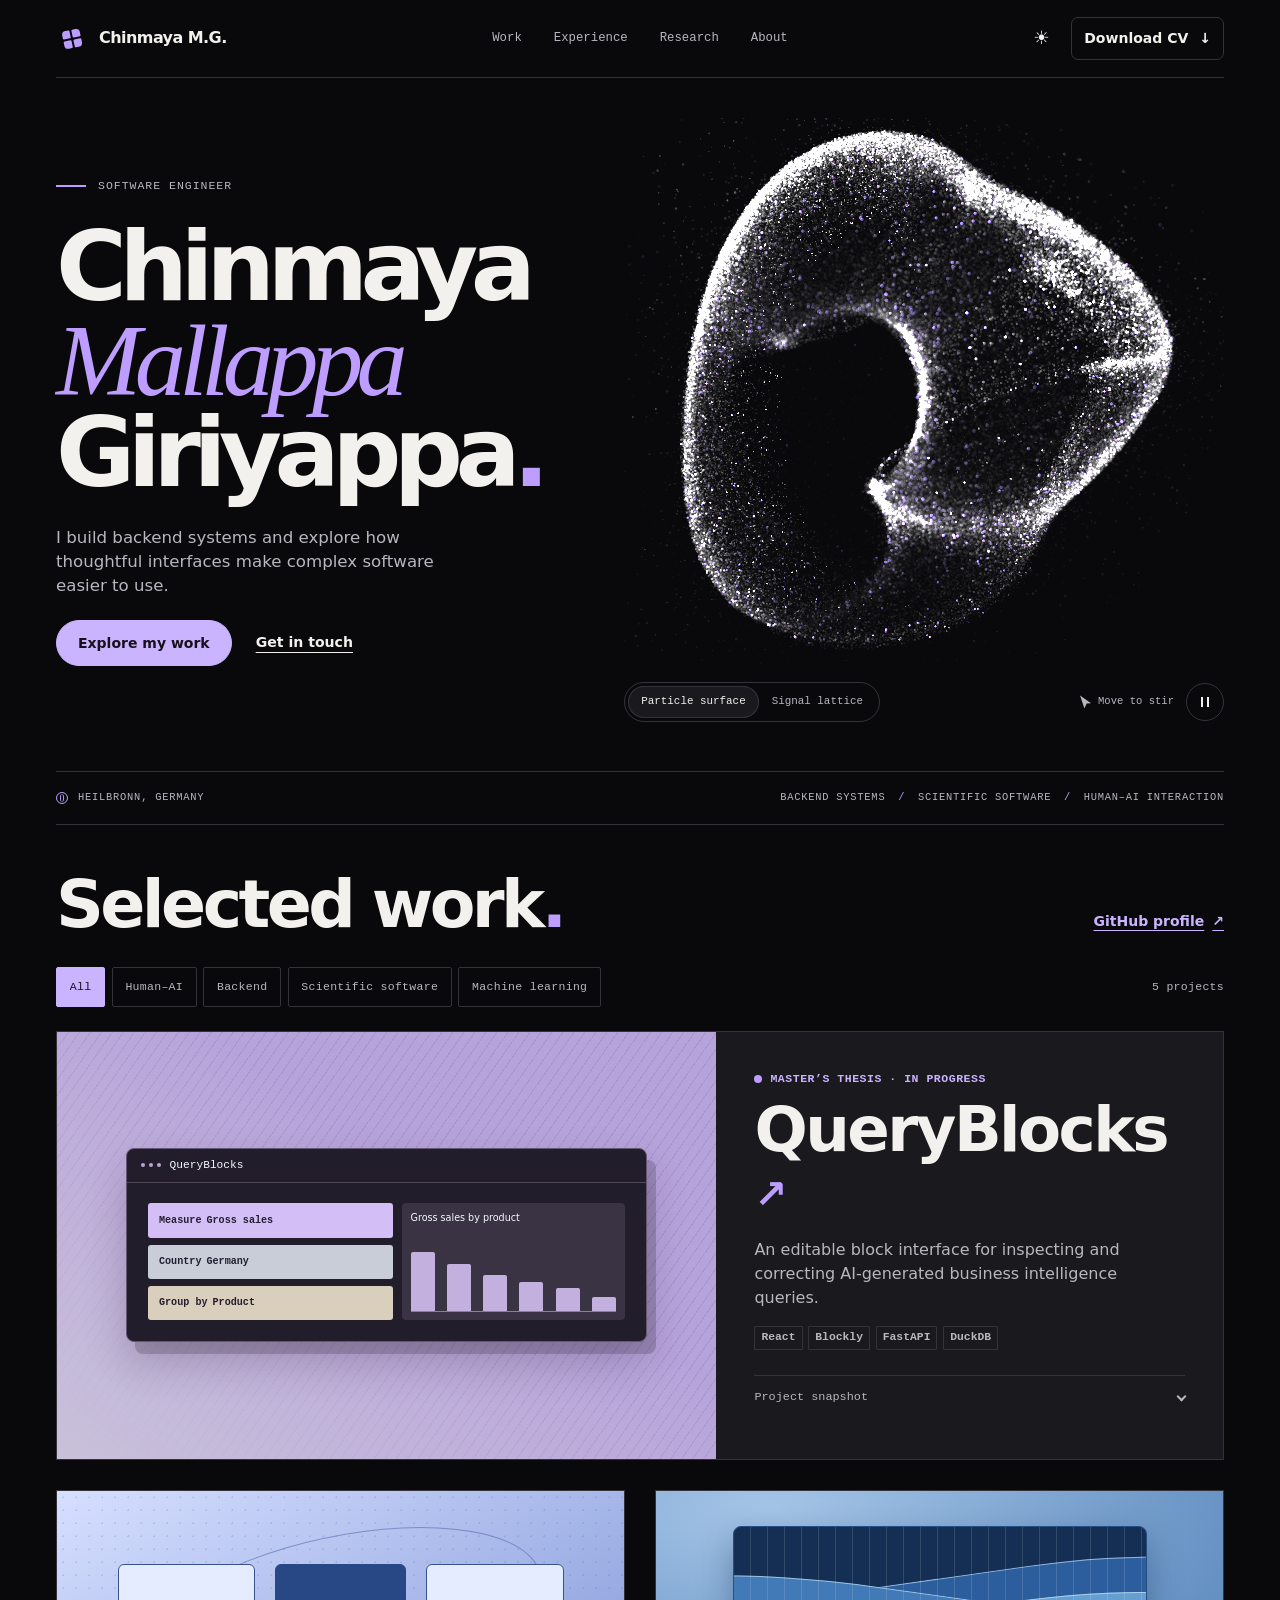
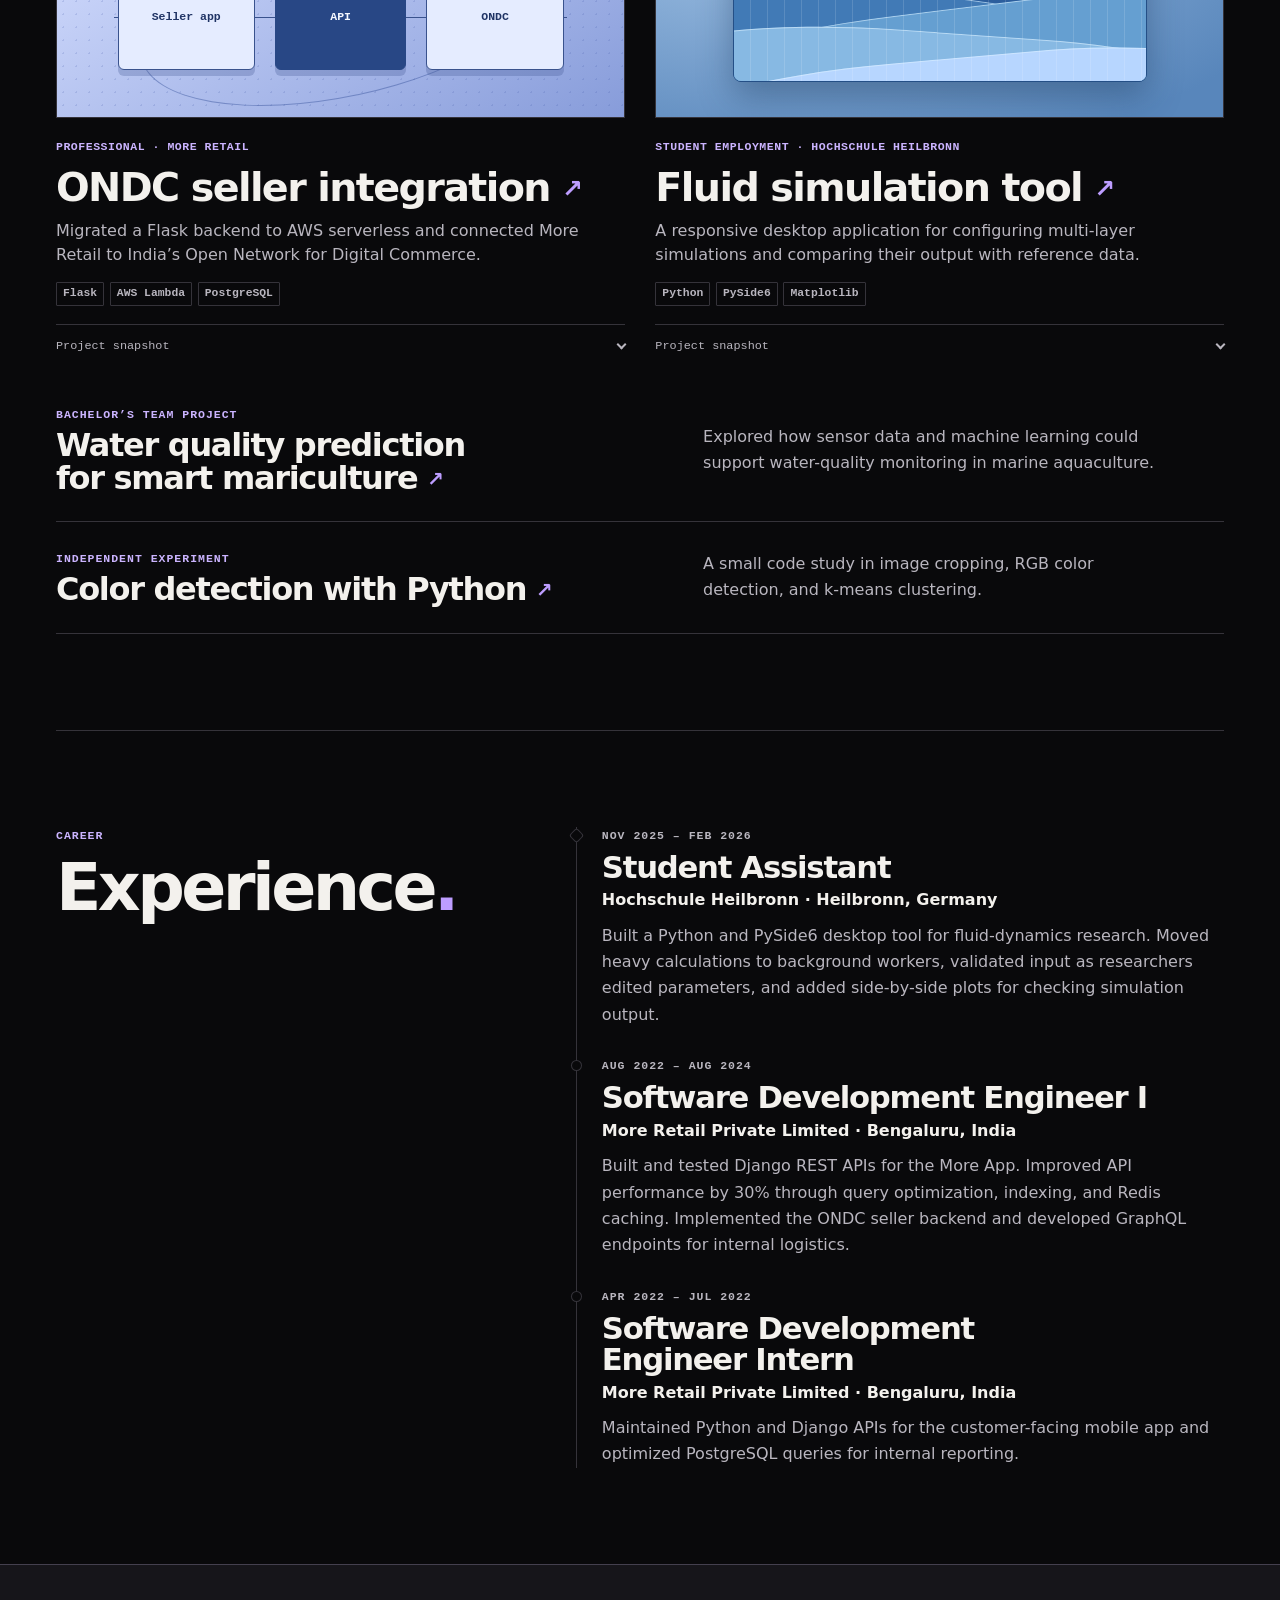
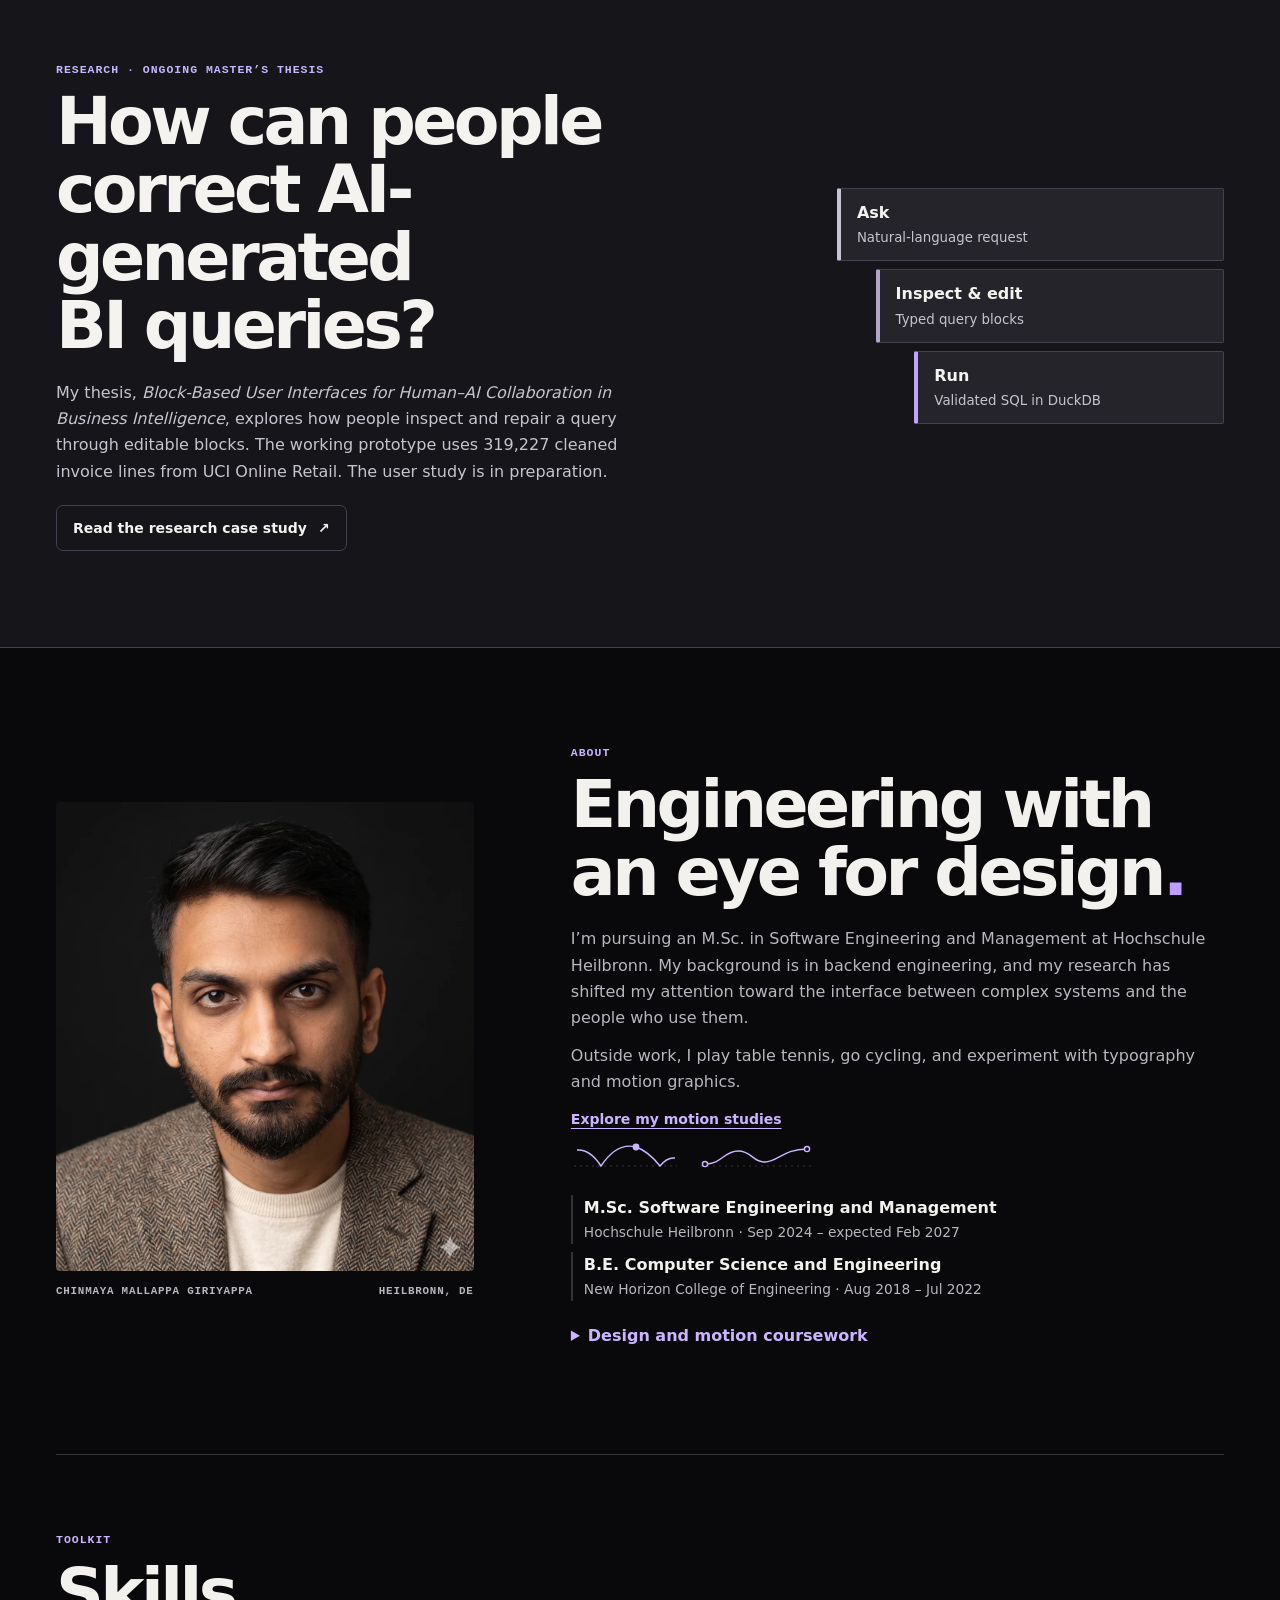
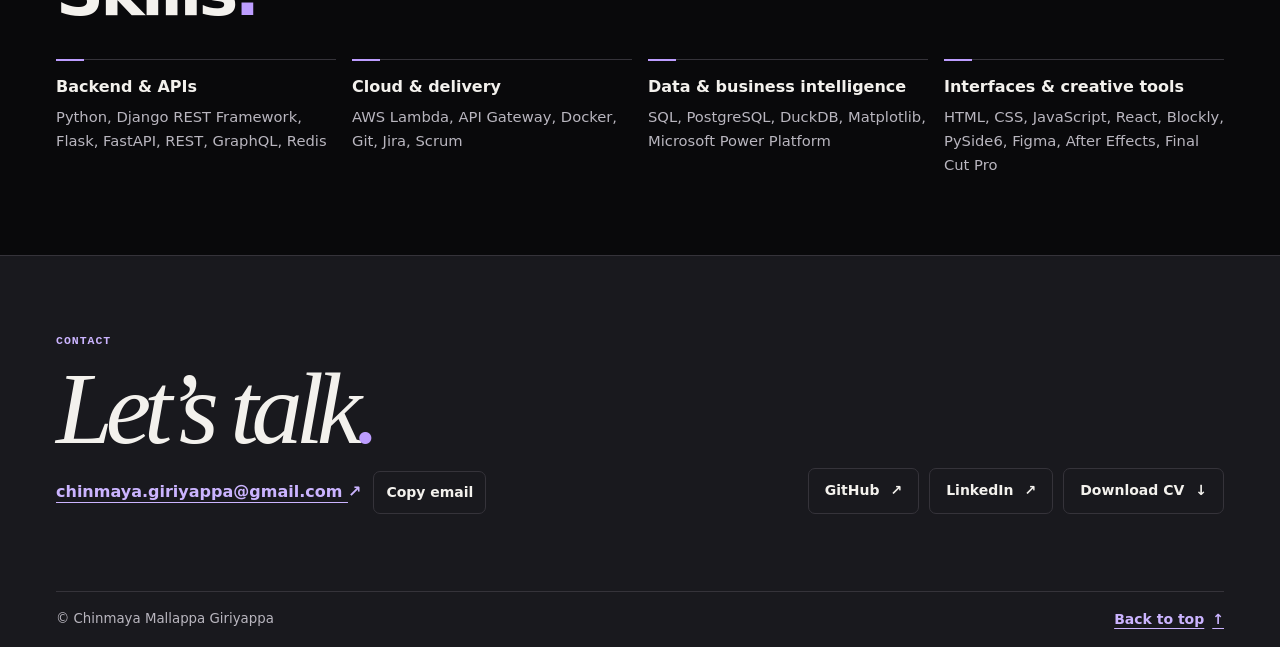
==== commit bcdd597a: "Integrate motion studies into the portfolio and refresh the portrait" ====
--- a/index.html
+++ b/index.html
@@ -1,12 +1,12 @@
 <!doctype html>
-<html lang="en">
+<html lang="en" data-theme="dark">
 
 <head>
   <meta charset="utf-8">
   <meta name="viewport" content="width=device-width, initial-scale=1, viewport-fit=cover">
   <meta name="description"
     content="Chinmaya Mallappa Giriyappa is a software engineer and master’s student in Heilbronn, Germany. Explore work in backend engineering, scientific software, and human–AI collaboration.">
-  <meta name="theme-color" content="#f3f6fc">
+  <meta name="theme-color" content="#09090b">
   <title>Chinmaya Mallappa Giriyappa | Software Engineer</title>
   <link rel="canonical" href="https://chinmaya1910.github.io/Portfolio/">
   <meta property="og:type" content="website">
@@ -14,18 +14,24 @@
   <meta property="og:description"
     content="Selected work in backend engineering, scientific software, and human–AI collaboration.">
   <meta property="og:url" content="https://chinmaya1910.github.io/Portfolio/">
-  <meta property="og:image" content="https://chinmaya1910.github.io/Portfolio/assets/social-preview.jpg">
+  <meta property="og:image" content="https://chinmaya1910.github.io/Portfolio/assets/social-preview.jpg?v=2">
   <meta property="og:image:alt"
-    content="Chinmaya Mallappa Giriyappa, software engineer, alongside an abstract blue signal field">
+    content="Portrait of Chinmaya Mallappa Giriyappa beside his name and software engineer title">
   <link rel="icon" href="assets/mark.png" type="image/png">
-  <script src="assets/theme.js"></script>
-  <link rel="stylesheet" href="assets/site.css">
+  <script src="assets/theme.js?v=3"></script>
+  <link rel="stylesheet" href="assets/site.css?v=3">
   <link rel="stylesheet" href="assets/motion.css">
-  <script defer src="assets/site.js" data-scene="assets/hero-scene.js?v=2"></script>
+  <link rel="stylesheet" href="assets/portfolio.css?v=2">
+  <link rel="stylesheet" href="assets/work-index.css">
+  <script defer src="assets/axon/vendor/three-0.150.1.min.js"></script>
+  <script defer src="assets/axon/fluid.js?v=3"></script>
+  <script defer src="assets/axon/surface.js?v=3"></script>
+  <script defer src="assets/site.js?v=3" data-scene="assets/hero-scene.js?v=2"></script>
   <script defer src="assets/motion.js"></script>
+  <script defer src="assets/work-index.js"></script>
 </head>
 
-<body>
+<body class="portfolio-home">
   <a class="skip-link" href="#main">Skip to content</a>
   <header class="site-header">
     <div class="shell header-inner">
@@ -49,8 +55,7 @@
   <main id="main" tabindex="-1">
     <section class="shell hero" id="home" aria-labelledby="hero-title">
       <div class="hero-copy">
-        <p class="eyebrow hero-kicker"><span class="status-dot" aria-hidden="true"></span> Software Engineer <span
-            aria-hidden="true">/</span> Heilbronn, Germany</p>
+        <p class="eyebrow hero-kicker"><span class="role-rule" aria-hidden="true"></span>Software engineer</p>
         <h1 id="hero-title">
           <span class="hero-line">Chinmaya</span>
           <span class="hero-line">Mallappa</span>
@@ -59,48 +64,70 @@
         <p class="hero-description">I build backend systems and explore how thoughtful interfaces make complex software
           easier to use.</p>
         <div class="actions">
-          <a class="button button-primary" href="#projects">Explore my work <span aria-hidden="true">↘</span></a>
-          <a class="button" href="#contact">Get in touch <span aria-hidden="true">↗</span></a>
-        </div>
-      </div>
-      <figure class="hero-figure signature-figure">
-        <div class="scene-stage signature-stage" data-scene-stage data-signature="field">
-          <img class="scene-poster" src="assets/signal-assembly.webp" data-ordered-poster="assets/signal-lattice.webp"
-            width="900" height="720" alt="" fetchpriority="high">
-          <svg class="trace-poster" viewBox="0 0 900 720" aria-hidden="true" focusable="false">
-            <path class="trace-field"
-              d="M206.7 595.3 L272.1 529.7 L447.0 620.1 L527.7 578.2 L450.5 550.8 L356.7 406.8 L305.1 233.8 L419.5 245.5 L478.4 256.3 L664.6 306.0" />
-            <path class="trace-ordered"
-              d="M256.6 468.3 L330.8 495.0 L408.0 522.8 L488.6 551.7 L489.4 464.8 L490.1 374.5 L491.0 280.4 L546.9 244.8 L599.3 211.3 L648.5 179.9" />
-          </svg>
-          <canvas class="scene-canvas" aria-hidden="true"></canvas>
-          <span class="scene-state" data-hero-state aria-live="polite">Signal field</span>
-          <div class="signature-actions" role="group" aria-label="Signal to Structure controls">
-            <button class="scene-button" type="button" data-hero-trace aria-pressed="false" hidden>
-              <span>Trace signal</span>
-            </button>
-            <button class="scene-button" type="button" data-hero-action hidden>
-              <span data-hero-label>Organize signals</span><span aria-hidden="true">↗</span>
-            </button>
-          </div>
-        </div>
-        <figcaption>
-          <span>Signal to Structure</span>
-          <a class="text-link" href="studies/index.html">Motion studies <span aria-hidden="true">↗</span></a>
+          <a class="button button-primary" href="#projects">Explore my work</a>
+          <a class="hero-contact" href="#contact">Get in touch</a>
+        </div>
+      </div>
+      <figure class="hero-figure motion-figure">
+        <div class="artboard">
+          <div class="particle-stage" id="surface-view" data-study-panel="surface">
+            <canvas id="bg" aria-hidden="true"></canvas>
+            <div class="workbench" aria-hidden="true"></div>
+            <img class="surface-still" src="assets/axon/surface-still.webp" alt="" width="750" height="750" fetchpriority="high">
+          </div>
+          <div class="scene-stage signature-stage" id="lattice-view" data-study-panel="lattice" data-scene-stage data-signature="field" hidden>
+            <img class="scene-poster" src="assets/signal-assembly.webp" data-ordered-poster="assets/signal-lattice.webp"
+              width="900" height="720" alt="" loading="lazy">
+            <svg class="trace-poster" viewBox="0 0 900 720" aria-hidden="true" focusable="false">
+              <path class="trace-field"
+                d="M206.7 595.3 L272.1 529.7 L447.0 620.1 L527.7 578.2 L450.5 550.8 L356.7 406.8 L305.1 233.8 L419.5 245.5 L478.4 256.3 L664.6 306.0" />
+              <path class="trace-ordered"
+                d="M256.6 468.3 L330.8 495.0 L408.0 522.8 L488.6 551.7 L489.4 464.8 L490.1 374.5 L491.0 280.4 L546.9 244.8 L599.3 211.3 L648.5 179.9" />
+            </svg>
+            <canvas class="scene-canvas" aria-hidden="true"></canvas>
+            <span class="scene-state" data-hero-state aria-live="polite">Signal field</span>
+            <div class="signature-actions" role="group" aria-label="Signal to Structure controls">
+              <button class="scene-button" type="button" data-hero-trace aria-pressed="false" hidden>
+                <span>Trace signal</span>
+              </button>
+              <button class="scene-button" type="button" data-hero-action hidden>
+                <span data-hero-label>Organize signals</span><span aria-hidden="true">↗</span>
+              </button>
+            </div>
+          </div>
+        </div>
+        <figcaption class="study-caption">
+          <div class="study-switch" role="group" aria-label="Interactive artwork" hidden>
+            <button type="button" data-study="surface" aria-pressed="true" aria-controls="surface-view">Particle surface</button>
+            <button type="button" data-study="lattice" aria-pressed="false" aria-controls="lattice-view">Signal lattice</button>
+          </div>
+          <span class="stir-hint" hidden><span class="cursor-glyph" aria-hidden="true"></span>Move to stir</span>
+          <button type="button" data-pause-surface class="pause-surface" aria-label="Pause particle motion" hidden><span aria-hidden="true"></span></button>
         </figcaption>
       </figure>
-    </section>
-
-    <section class="shell section" id="projects" aria-labelledby="work-title">
+      <div class="hero-foot">
+        <span class="location"><span class="location-symbol" aria-hidden="true"></span>Heilbronn, Germany</span>
+        <span>Backend systems <b aria-hidden="true">/</b> Scientific software <b aria-hidden="true">/</b> Human–AI interaction</span>
+      </div>
+    </section>
+
+    <section class="shell section work-index" id="projects" aria-labelledby="work-title">
       <div class="section-heading">
-        <div>
-          <p class="eyebrow section-label">Portfolio</p>
-          <h2 id="work-title">Selected work<span>.</span></h2>
-        </div>
+        <h2 id="work-title">Selected work<span>.</span></h2>
         <a class="text-link" href="https://github.com/Chinmaya1910">GitHub profile <span aria-hidden="true">↗</span></a>
       </div>
+      <div class="work-toolbar" hidden>
+        <div class="work-filters" role="group" aria-label="Filter projects by domain">
+          <button type="button" data-domain="all" aria-pressed="true">All</button>
+          <button type="button" data-domain="human-ai" aria-pressed="false">Human–AI</button>
+          <button type="button" data-domain="backend" aria-pressed="false">Backend</button>
+          <button type="button" data-domain="scientific" aria-pressed="false">Scientific software</button>
+          <button type="button" data-domain="ml" aria-pressed="false">Machine learning</button>
+        </div>
+        <output class="work-count" aria-live="polite" aria-atomic="true">5 projects</output>
+      </div>
       <div class="work-grid">
-        <article class="project-card project-feature" data-reveal>
+        <article class="project-card project-feature" data-domains="human-ai backend" data-reveal>
           <a class="project-media query-art" href="projects/queryblocks/index.html" tabindex="-1" aria-hidden="true"
             data-tilt>
             <div class="query-window">
@@ -133,7 +160,7 @@
           </div>
         </article>
 
-        <article class="project-card" data-reveal>
+        <article class="project-card" data-domains="backend" data-reveal>
           <a class="project-media ondc-art" href="projects/ondc/index.html" tabindex="-1" aria-hidden="true" data-tilt>
             <div class="network-art"><span class="network-node node-left">Seller app</span><span
                 class="network-node node-center">API</span><span class="network-node node-right">ONDC</span><i
@@ -157,7 +184,7 @@
           </div>
         </article>
 
-        <article class="project-card" data-reveal>
+        <article class="project-card" data-domains="scientific" data-reveal>
           <a class="project-media simulation-art" href="projects/fluid-simulation/index.html" tabindex="-1"
             aria-hidden="true" data-tilt>
             <div class="fluid-visual"><span></span><span></span><span></span><span></span><span></span></div>
@@ -181,7 +208,7 @@
           </div>
         </article>
       </div>
-      <div class="additional-work">
+      <div class="additional-work" data-domains="scientific ml">
         <div>
           <p class="eyebrow">Bachelor’s team project</p>
           <h3><a href="projects/mariculture/index.html">Water quality prediction for smart mariculture <span
@@ -190,7 +217,7 @@
         <p>Explored how sensor data and machine learning could support water-quality monitoring in marine aquaculture.
         </p>
       </div>
-      <div class="additional-work">
+      <div class="additional-work" data-domains="ml">
         <div>
           <p class="eyebrow">Independent experiment</p>
           <h3><a href="https://github.com/Chinmaya1910/Color-detection">Color detection with Python <span
@@ -253,7 +280,7 @@
 
     <section class="shell section about-grid" id="about" aria-labelledby="about-title">
       <figure class="portrait">
-        <img src="assets/portrait.webp" width="720" height="741" alt="Portrait of Chinmaya Mallappa Giriyappa"
+        <img src="assets/portrait.webp?v=2" width="1120" height="1259" alt="Portrait of Chinmaya Mallappa Giriyappa"
           loading="lazy" decoding="async">
         <figcaption>Chinmaya Mallappa Giriyappa <span>Heilbronn, DE</span></figcaption>
       </figure>
@@ -263,8 +290,9 @@
         <p>I’m pursuing an M.Sc. in Software Engineering and Management at Hochschule Heilbronn. My background is in
           backend engineering, and my research has shifted my attention toward the interface between complex systems and
           the people who use them.</p>
-        <p id="interests">Outside work, I play table tennis, cycling, and experiment with typography and motion
+        <p id="interests">Outside work, I play table tennis, go cycling, and experiment with typography and motion
           graphics.</p>
+        <a class="text-link studies-link" href="studies/index.html">Explore my motion studies</a>
         <svg class="hobby-motion" data-reveal viewBox="0 0 244 32" width="244" height="32" aria-hidden="true"
           focusable="false">
           <path class="hobby-guide" d="M3 25H106 M130 25H241" />
@@ -354,4 +382,4 @@
   </footer>
 </body>
 
-</html>+</html>
--- a/assets/site.css
+++ b/assets/site.css
@@ -1,27 +1,27 @@
 :root {
   color-scheme: light;
-  --paper: #f3f6fc;
-  --surface: #fcfdff;
-  --text: #101e38;
-  --muted: #465571;
-  --line: #cbd6ea;
-  --accent: #245ee2;
-  --accent-strong: #194bbf;
+  --paper: #f5f3f0;
+  --surface: #ffffff;
+  --text: #19181c;
+  --muted: #575360;
+  --line: #ccc8ce;
+  --accent: #6743a5;
+  --accent-strong: #613c9f;
   --on-accent: #ffffff;
-  --focus: #174bc6;
-  --deep: #10203d;
-  --deep-text: #f3f6fc;
-  --deep-muted: #ccd9f1;
-  --deep-line: #4b648e;
+  --focus: #6944b4;
+  --deep: #18171e;
+  --deep-text: #f5f3f0;
+  --deep-muted: #c8c4ce;
+  --deep-line: #44404e;
   --shadow: 0 12px 36px #1d37641c;
   --font: Inter, "Avenir Next", Avenir, system-ui, sans-serif;
-  --mono: "IBM Plex Mono", "SFMono-Regular", Consolas, monospace;
+  --mono: "IBM Plex Mono", "SF Mono", Menlo, Consolas, monospace;
   --space-1: 8px;
   --space-2: 16px;
   --space-3: 24px;
   --space-4: 32px;
   --section-space: clamp(58px, 7.5vw, 112px);
-  --radius: 12px;
+  --radius: 4px;
   --speed: 180ms;
   --ease: cubic-bezier(.2, .7, .2, 1);
   --shell: 1280px;
@@ -31,16 +31,16 @@
 
 :root[data-theme="dark"] {
   color-scheme: dark;
-  --paper: #0b1428;
-  --surface: #111e37;
-  --text: #edf3ff;
-  --muted: #bacbe7;
-  --line: #354766;
-  --accent: #86b4ff;
-  --accent-strong: #a8cbff;
-  --on-accent: #102754;
-  --focus: #86b4ff;
-  --deep: #111e39;
+  --paper: #09090b;
+  --surface: #19191e;
+  --text: #f3f1ed;
+  --muted: #b9b6bf;
+  --line: #35333a;
+  --accent: #bd9dff;
+  --accent-strong: #cbb4ff;
+  --on-accent: #16121c;
+  --focus: #bd9dff;
+  --deep: #16151a;
   --shadow: 0 12px 36px #0004;
 }
 
@@ -74,12 +74,14 @@
 .site-header { position: sticky; top: 0; z-index: 2; padding-top: var(--safe-top); background: var(--paper); }
 .header-inner { min-height: 78px; display: grid; grid-template-columns: 1fr auto 1fr; align-items: center; gap: var(--space-3); border-bottom: 1px solid var(--line); }
 .brand { display: inline-flex; align-items: center; gap: 12px; justify-self: start; color: var(--text); font-weight: 760; letter-spacing: -.035em; text-decoration: none; white-space: nowrap; }
-.brand-mark { width: 30px; height: 30px; display: grid; place-content: center; grid-template-columns: repeat(2, 5px); grid-template-rows: repeat(2, 5px); gap: 2px; border-radius: 7px; background: var(--accent-strong); }
-.brand-mark i { background: var(--on-accent); border-radius: 1px; }
-.brand-mark i:nth-child(2) { border-radius: 50%; background: #7bc8ff; transform: translate(1px, -1px); }
+.brand-mark { width: 31px; height: 31px; display: grid; place-content: center; grid-template-columns: repeat(2, 8px); grid-template-rows: repeat(2, 8px); gap: 2px; transform: rotate(-12deg); }
+.brand-mark i { background: var(--accent); border-radius: 50% 1px 1px 1px; }
+.brand-mark i:nth-child(2) { transform: rotate(90deg); }
+.brand-mark i:nth-child(3) { transform: rotate(-90deg); }
+.brand-mark i:nth-child(4) { transform: rotate(180deg); }
 .nav-links, .header-actions { display: flex; align-items: center; }
 .nav-links { gap: clamp(14px, 2.5vw, 36px); }
-.nav-links a { color: var(--muted); font-size: .875rem; font-weight: 650; text-decoration: none; padding-block: 12px; }
+.nav-links a { color: var(--muted); font: 500 .77rem/1.5 var(--mono); text-decoration: none; padding-block: 12px; }
 .nav-links a:hover { color: var(--accent-strong); text-decoration: underline; text-underline-offset: 5px; }
 .header-actions { justify-content: flex-end; gap: 9px; }
 .button, .icon-button {
@@ -227,7 +229,7 @@
 .research-flow small { color: var(--deep-muted); }
 
 .about-grid { border: 0; align-items: center; }
-.portrait img { aspect-ratio: 1.16; width: 100%; object-fit: cover; object-position: center 37%; border-radius: var(--radius); background: #c3d4ea; }
+.portrait img { width: 100%; height: auto; border-radius: var(--radius); background: var(--surface); }
 .about-grid h2 { max-width: 15ch; }
 .about-grid h2 + p { margin-top: 19px; }
 .about-grid p + p { margin-top: 11px; }
--- a/assets/portfolio.css
+++ b/assets/portfolio.css
@@ -0,0 +1,123 @@
+/* The landing page treats the name and live sculpture as a single composition. */
+.portfolio-home { --shell: 1440px; }
+.portfolio-home .hero {
+  position: relative;
+  display: grid;
+  grid-template-columns: minmax(0, .95fr) minmax(0, 1.05fr);
+  column-gap: clamp(10px, 2vw, 32px);
+  row-gap: 0;
+  align-items: center;
+  padding: clamp(28px, 4.4vh, 62px) 0 0;
+}
+.portfolio-home .hero-copy { z-index: 1; padding: 0; }
+.portfolio-home .hero-kicker {
+  gap: 12px;
+  margin-bottom: clamp(18px, 2.4vw, 38px);
+  font-weight: 500;
+  color: var(--muted);
+}
+.role-rule { width: 30px; height: 2px; background: var(--accent); }
+.portfolio-home .hero h1 {
+  font-size: clamp(4.7rem, 7.55vw, 8.45rem);
+  font-weight: 640;
+  letter-spacing: -.078em;
+  line-height: .87;
+}
+.portfolio-home .hero-line:nth-child(2) {
+  width: fit-content;
+  padding-right: .08em;
+  color: var(--accent);
+  font: italic 400 1.06em/.99 'Baskervville', 'Baskerville', 'Times New Roman', serif;
+  letter-spacing: -.065em;
+}
+.portfolio-home .hero-description {
+  max-width: 39ch;
+  margin: clamp(21px, 2.4vw, 36px) 0 22px;
+  font-size: clamp(1rem, 1.3vw, 1.25rem);
+  font-weight: 450;
+  line-height: 1.45;
+}
+.portfolio-home .hero .actions { gap: 24px; }
+.portfolio-home .hero .button-primary { border-radius: 30px; padding-inline: 21px; }
+.hero-contact { font-size: .88rem; font-weight: 650; text-underline-offset: 5px; text-decoration-thickness: 1px; }
+.hero-contact:hover { color: var(--accent); }
+
+.motion-figure { min-width: 0; align-self: stretch; display: flex; flex-direction: column; justify-content: center; }
+.artboard { position: relative; height: clamp(380px, min(43vw, 63svh), 700px); }
+.particle-stage, .artboard .signature-stage, .particle-stage #bg, .surface-still { position: absolute; inset: 0; width: 100%; height: 100%; }
+.particle-stage { touch-action: pan-y pinch-zoom; isolation: isolate; }
+.particle-stage #bg { display: block; }
+.workbench { position: absolute; inset: 3% 2% 1%; pointer-events: none; }
+.surface-still { object-fit: contain; pointer-events: none; background: #000; }
+.particle-stage[data-surface="gpu"] .surface-still, .particle-stage[data-surface="canvas"] .surface-still { display: none; }
+:root[data-theme="dark"] .particle-stage { mix-blend-mode: screen; }
+:root:not([data-theme="dark"]) .particle-stage { filter: invert(1) hue-rotate(158deg); mix-blend-mode: multiply; }
+.artboard .signature-stage { aspect-ratio: auto; box-shadow: none; }
+.motion-figure .study-caption {
+  display: flex; align-items: center; gap: 12px; min-height: 48px;
+  margin: 10px 0 0; color: var(--muted); font: 500 .66rem/1.25 var(--mono);
+}
+.study-switch { display: inline-flex; align-items: center; border: 1px solid var(--line); border-radius: 25px; padding: 3px; margin-right: auto; }
+.study-switch button {
+  min-height: 32px; margin: 0; padding: 5px 13px; background: transparent; color: var(--muted);
+  border: 0; border-radius: 20px; font: 500 .68rem/1.2 var(--mono); cursor: pointer; white-space: nowrap;
+}
+.study-switch button:hover { color: var(--text); }
+.study-switch button[aria-pressed="true"] { background: var(--surface); color: var(--text); box-shadow: inset 0 0 0 1px var(--line); }
+.pause-surface {
+  flex: none; display: grid; place-items: center; width: 38px; height: 38px;
+  border: 1px solid var(--line); border-radius: 50%; background: transparent; color: var(--text); cursor: pointer;
+}
+.pause-surface:hover { color: var(--accent); border-color: currentColor; }
+.pause-surface span { width: 8px; height: 10px; border-inline: 2px solid currentColor; }
+.pause-surface[data-paused="true"] span { width: 0; height: 0; border: 5px solid transparent; border-right: none; border-left: 8px solid currentColor; }
+.stir-hint { display: inline-flex; align-items: center; gap: 7px; }
+.cursor-glyph { width: 11px; height: 13px; background: currentColor; clip-path: polygon(0 0,100% 59%,60% 62%,40% 100%); }
+.motion-figure[data-active-study="lattice"] :is(.pause-surface,.stir-hint) { display: none; }
+.hero-foot {
+  grid-column: 1 / -1; display: flex; justify-content: space-between; align-items: center;
+  flex-wrap: wrap; gap: 10px 22px; margin-top: clamp(30px, 5vh, 64px); padding-block: 18px;
+  border-top: 1px solid var(--line); color: var(--muted);
+  font: 500 .65rem/1.5 var(--mono); text-transform: uppercase; letter-spacing: .075em;
+}
+.hero-foot b { padding-inline: .55em; color: var(--accent); font-weight: 400; }
+.location { display: inline-flex; align-items: center; gap: 10px; }
+.location-symbol { width: 12px; height: 12px; border: 1px solid var(--accent); border-radius: 50%; position: relative; }
+.location-symbol::after { content: ''; position: absolute; inset: 1px 3px; border-inline: 1px solid var(--accent); border-radius: 50%; }
+.studies-link { margin-top: 12px; }
+.portfolio-home .research-band { border-block: 1px solid var(--deep-line); }
+.portfolio-home .research-inner .section-label { color: #c6b7fe; }
+.portfolio-home .research-inner .button:hover { background: #35323e; }
+.portfolio-home .research-flow li { border-radius: 2px; background: #25242b; border-left-color: #c8c4d5; }
+.portfolio-home .research-flow li:nth-child(2) { border-left-color: #b1a4c9; }
+.portfolio-home .research-flow li:nth-child(3) { border-left-color: #c2a3ff; }
+.portfolio-home .contact-inner h2 { font: italic 400 clamp(4.2rem, 8vw, 7.4rem)/.95 'Baskervville', 'Baskerville', 'Times New Roman', serif; letter-spacing: -.07em; }
+@media (min-width: 761px) and (max-width: 1020px) {
+  .portfolio-home .hero h1 { font-size: clamp(3.9rem, 7.8vw, 5.4rem); }
+  .stir-hint { display: none; }
+}
+@media (max-width: 760px) {
+  .portfolio-home .hero { grid-template-columns: minmax(0, 1fr); gap: 0; padding-top: 32px; }
+  .portfolio-home .hero h1 { font-size: clamp(3.75rem, 11.5vw, 5.3rem); }
+  .portfolio-home .hero .hero-kicker { font-size: .69rem; }
+  .portfolio-home .hero-description { margin: 18px 0; max-width: 41ch; }
+  .motion-figure { margin-top: 18px; }
+  .artboard { height: clamp(228px, 52vw, 355px); }
+  .motion-figure .study-caption { gap: 8px; margin-top: 0; }
+  .hero-foot { margin-top: 18px; padding-block: 13px; font-size: .6rem; }
+  .hero-foot > span:last-child { text-transform: none; letter-spacing: 0; }
+}
+@media (max-width: 490px) {
+  .portfolio-home .hero h1 { font-size: clamp(3.75rem, 15vw, 4.6rem); }
+  .stir-hint { display: none; }
+}
+@media (min-width: 600px) and (max-width: 760px) {
+  .portfolio-home .hero { grid-template-columns: minmax(0, .98fr) minmax(0, 1.02fr); column-gap: 12px; }
+  .portfolio-home .hero h1 { font-size: 8.8vw; }
+  .portfolio-home .hero-description { font-size: 1rem; }
+  .portfolio-home .hero .actions { gap: 15px; }
+  .motion-figure { margin-top: 0; }
+  .artboard { height: clamp(255px, 48vw, 350px); }
+  .stir-hint { display: none; }
+  .study-switch button { padding-inline: 9px; }
+}
--- a/assets/work-index.css
+++ b/assets/work-index.css
@@ -0,0 +1,112 @@
+.work-index .section-heading { margin-bottom: 1.75rem; }
+.work-toolbar {
+  display: flex;
+  flex-wrap: wrap;
+  align-items: center;
+  justify-content: space-between;
+  gap: .6rem 1.25rem;
+  margin-bottom: 1.5rem;
+}
+.work-filters { display: flex; flex-wrap: wrap; gap: .4rem; }
+.work-filters button, .work-count {
+  font: 500 .72rem/1.4 var(--mono);
+  letter-spacing: .025em;
+}
+.work-filters button {
+  min-height: 2.5rem;
+  padding: .45rem .8rem;
+  border: 1px solid var(--line);
+  border-radius: 2px;
+  color: var(--muted);
+  background: var(--paper);
+  cursor: pointer;
+}
+.work-filters button:hover { color: var(--text); border-color: var(--accent); }
+.work-filters button[aria-pressed="true"] {
+  color: var(--on-accent);
+  border-color: var(--accent-strong);
+  background: var(--accent-strong);
+}
+.work-count { color: var(--muted); white-space: nowrap; }
+.work-index .work-grid {
+  grid-template-columns: repeat(2, minmax(0, 1fr));
+  gap: clamp(1.25rem, 2.4vw, 2.25rem);
+}
+.work-index .project-card {
+  background: transparent;
+  border: 0;
+  border-radius: 0;
+  overflow: visible;
+  box-shadow: none;
+}
+.work-index .project-media { border: 1px solid var(--line); aspect-ratio: 2.5; }
+.work-index .project-copy { padding: 1.3rem 0 .6rem; gap: .7rem; }
+.work-index .project-type { color: var(--accent-strong); font-size: .72rem; }
+.work-index .project-copy h3 { font-size: clamp(1.65rem, 3.1vw, 2.75rem); }
+.work-index .project-copy > p:not(.project-type) { max-width: 58ch; font-size: 1rem; }
+.work-index .tags { gap: .36rem; margin: .25rem 0 .4rem; }
+.work-index .tags li { background: transparent; border-radius: 1px; font-size: .71rem; }
+.work-index .project-snapshot { margin-top: auto; }
+.work-index .project-snapshot > summary {
+  color: var(--muted);
+  font: 500 .74rem/1.5 var(--mono);
+}
+.work-index .project-snapshot > summary:hover { color: var(--accent-strong); }
+.work-index .project-feature {
+  display: grid;
+  grid-column: 1 / -1;
+  grid-template-columns: minmax(0, 1.3fr) minmax(0, 1fr);
+  background: var(--surface);
+  border: 1px solid var(--line);
+}
+.work-index .project-feature .project-media { border: 0; min-height: 20rem; aspect-ratio: auto; }
+.work-index .project-feature .project-copy { padding: clamp(1.375rem, 3vw, 3rem); }
+.work-index .project-feature .project-copy h3 { font-size: clamp(2.2rem, 4.9vw, 4.7rem); }
+.work-index .project-feature .project-snapshot { margin-top: .5rem; }
+.work-index .query-art {
+  background-color: #b7a3db;
+  background-image:
+    linear-gradient(35deg, #c9c1da 0%, transparent 60%),
+    repeating-linear-gradient(125deg, #50365222 0 1px, transparent 1px 9px);
+}
+.work-index .query-window {
+  width: 79%;
+  max-width: 34rem;
+  background: #211d2a;
+  border-color: #655675;
+  box-shadow: 9px 12px 0 #29203036, 0 20px 40px #2b173438;
+}
+.work-index .window-top { padding: .6rem .85rem; border-color: #524958; font-size: .7rem; }
+.work-index .window-top b { background: #b9a5d4; }
+.work-index .window-body { gap: .55rem; padding: clamp(.65rem, 1.8vw, 1.3rem); }
+.work-index .mock-blocks { gap: .42rem; }
+.work-index .mock-blocks span {
+  align-items: center;
+  padding: clamp(.3rem, 1vw, .7rem);
+  color: #241e30;
+  background: #d4bef6;
+  font-size: clamp(.57rem, .79vw, .74rem);
+}
+.work-index .mock-blocks span:nth-child(2) { background: #c8cdd7; }
+.work-index .mock-blocks span:nth-child(3) { background: #dacfbc; }
+.work-index .mock-chart { gap: .6rem; padding: .55rem; background: #3a3343; }
+.work-index .mock-chart i { background: #c4b0df; }
+.work-index .network-art { width: 80%; max-width: 29rem; }
+.work-index .fluid-visual { width: 73%; height: 69%; max-width: 29rem; }
+.work-index .additional-work { gap: 1.25rem 3rem; padding-block: 1.7rem; }
+.work-index .additional-work .eyebrow { color: var(--accent-strong); }
+.work-index .additional-work h3 { font-size: clamp(1.3rem, 2.5vw, 2rem); }
+.work-index .additional-work > p { font-size: 1rem; }
+
+@media (max-width: 820px) {
+  .work-index .project-feature { grid-template-columns: minmax(0, 1fr) minmax(0, 1fr); }
+  .work-index .project-feature .project-media { min-height: 15rem; }
+}
+@media (max-width: 660px) {
+  .work-index .work-grid, .work-index .project-feature { grid-template-columns: minmax(0, 1fr); }
+  .work-index .project-feature .project-media { min-height: 0; aspect-ratio: 1.85; }
+  .work-index .project-media { aspect-ratio: 2.2; }
+  .work-index .project-feature .project-copy { padding: 1.25rem; }
+  .work-toolbar { align-items: start; }
+  .work-index .additional-work { grid-template-columns: 1fr; gap: .6rem; }
+}
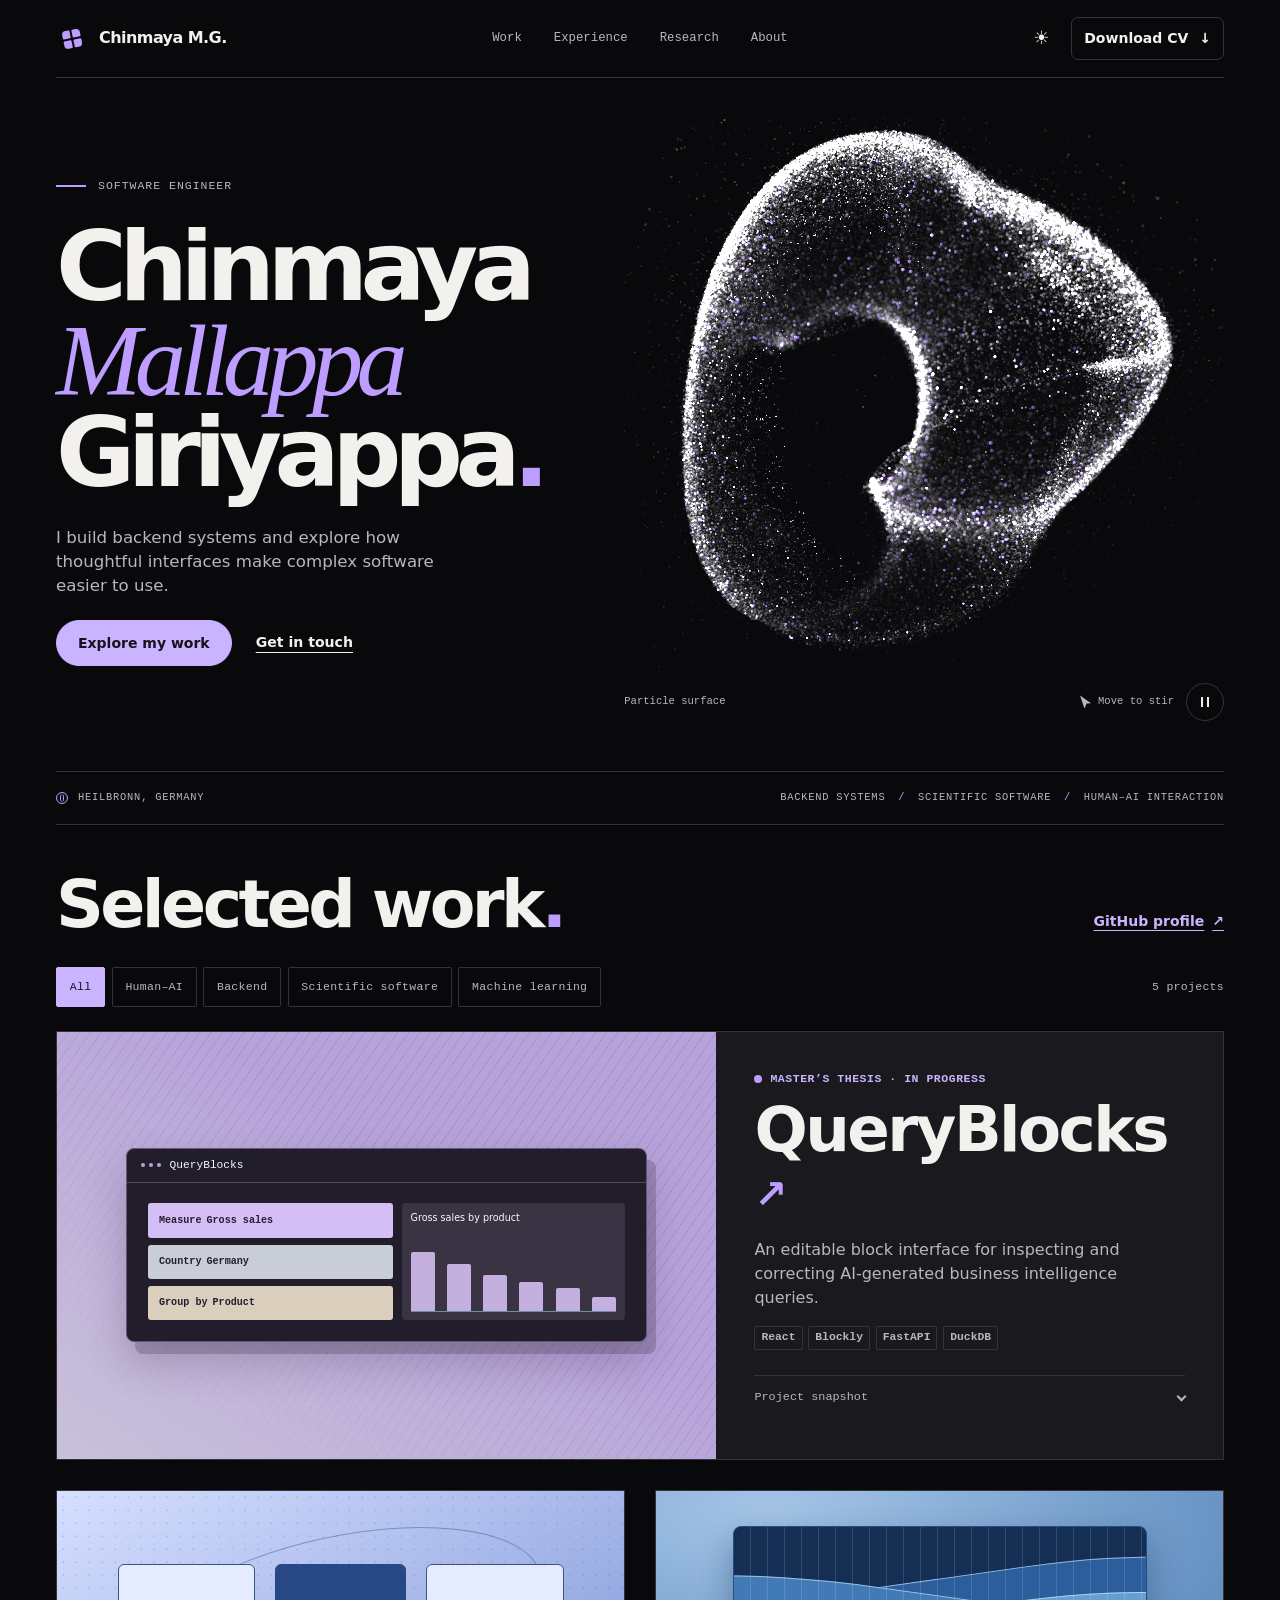
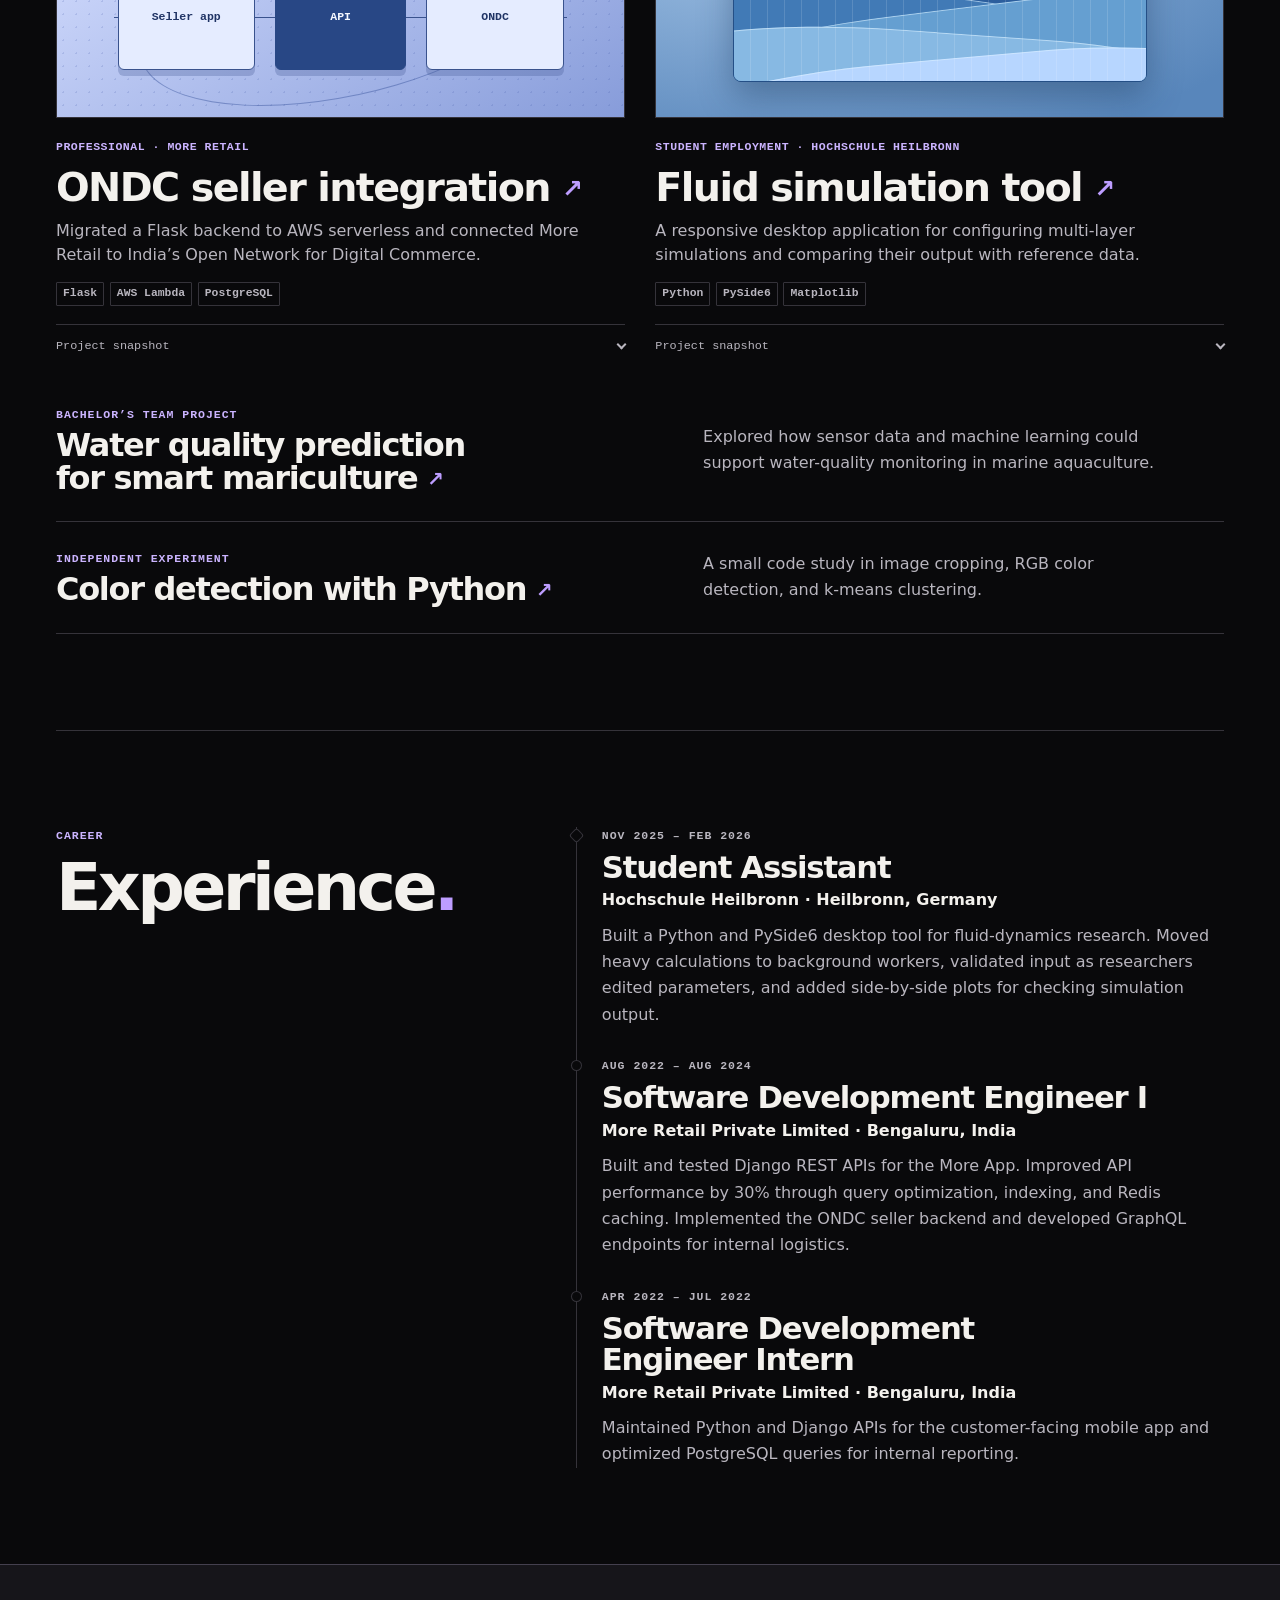
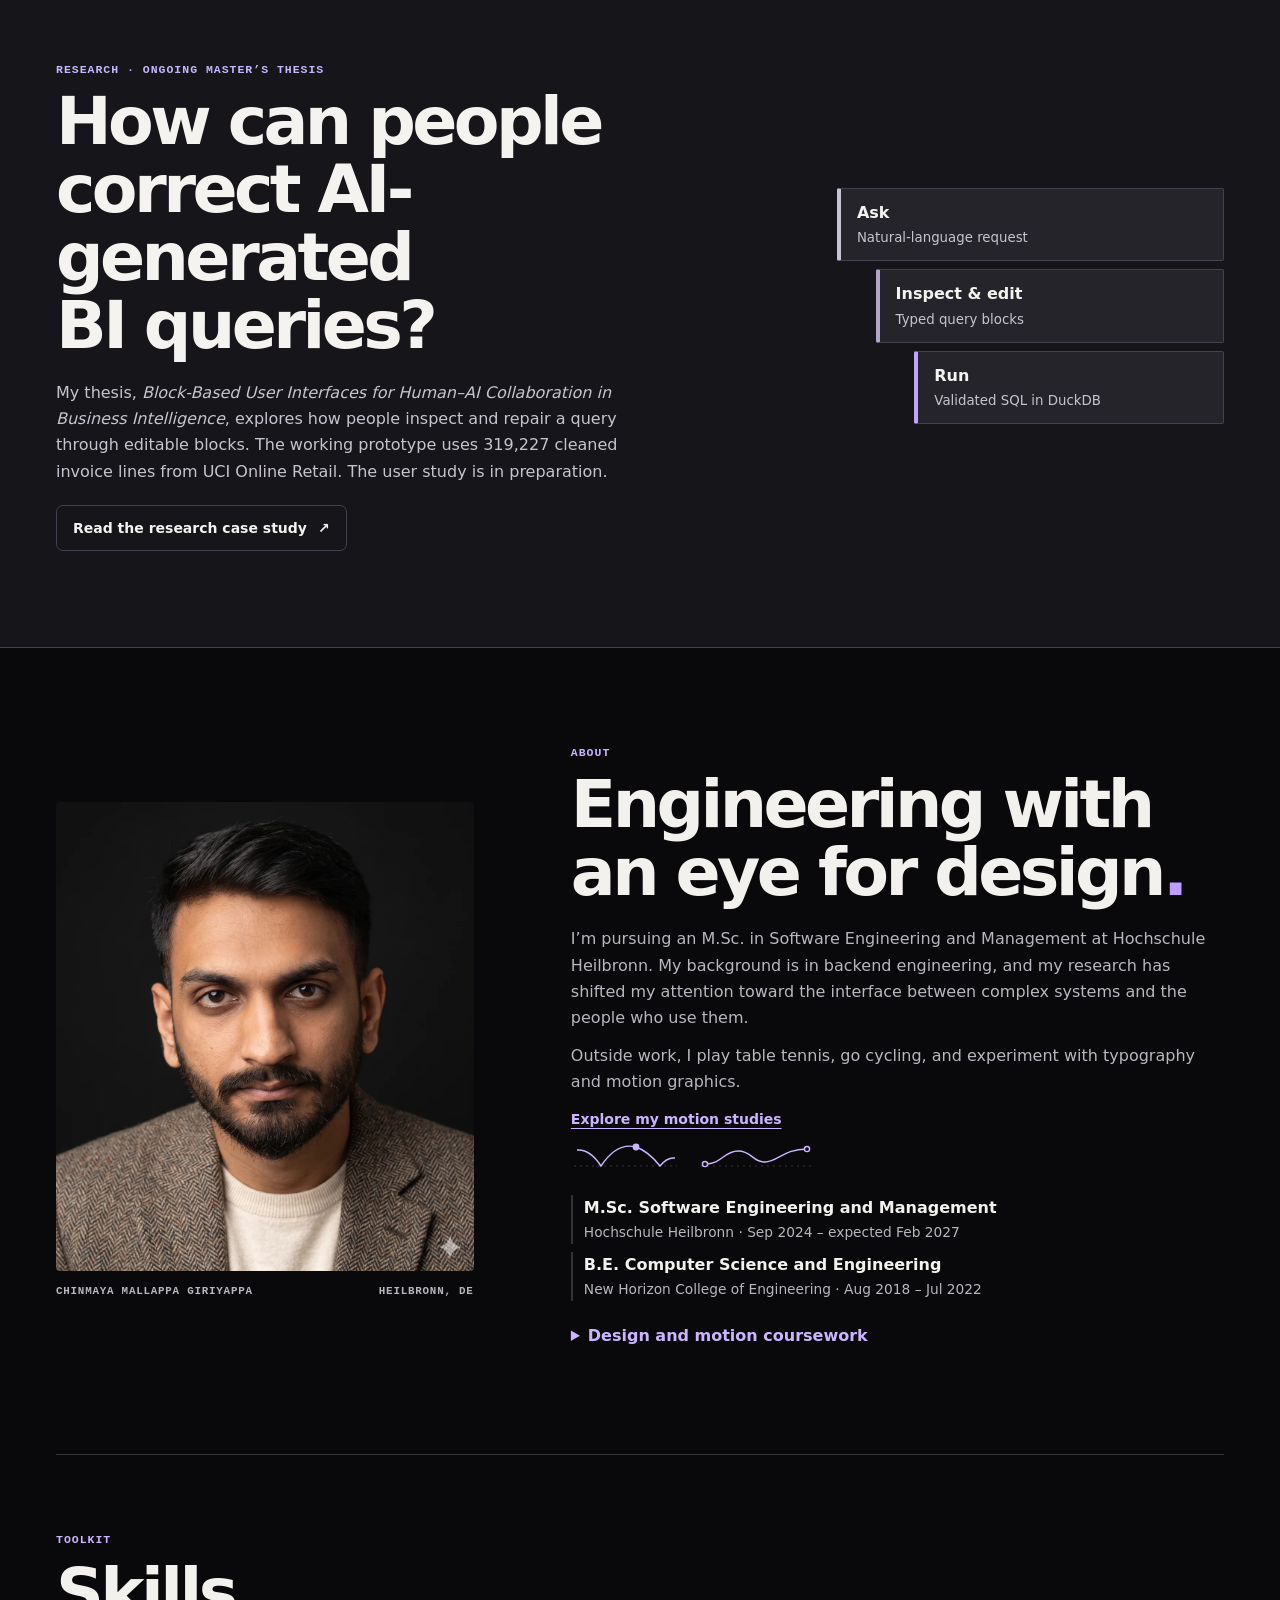
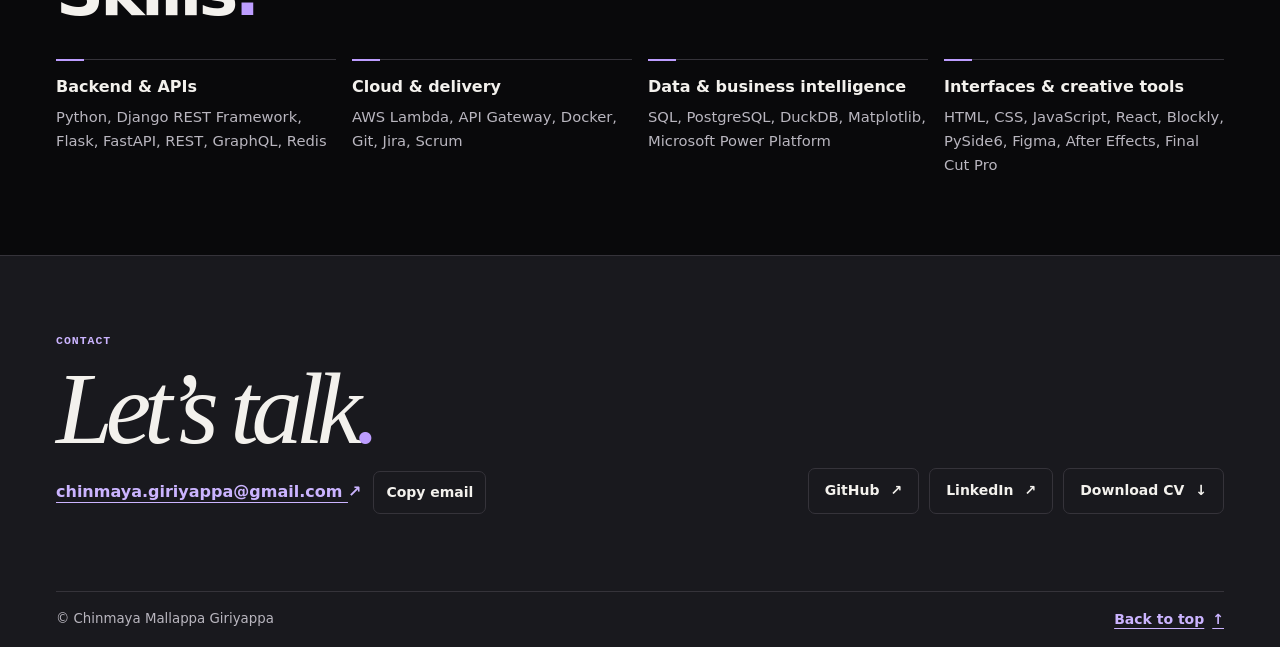
==== commit 54df9524: "Remove the signal lattice view from the portfolio hero" ====
--- a/index.html
+++ b/index.html
@@ -21,12 +21,12 @@
   <script src="assets/theme.js?v=3"></script>
   <link rel="stylesheet" href="assets/site.css?v=3">
   <link rel="stylesheet" href="assets/motion.css">
-  <link rel="stylesheet" href="assets/portfolio.css?v=2">
+  <link rel="stylesheet" href="assets/portfolio.css?v=3">
   <link rel="stylesheet" href="assets/work-index.css">
   <script defer src="assets/axon/vendor/three-0.150.1.min.js"></script>
   <script defer src="assets/axon/fluid.js?v=3"></script>
   <script defer src="assets/axon/surface.js?v=3"></script>
-  <script defer src="assets/site.js?v=3" data-scene="assets/hero-scene.js?v=2"></script>
+  <script defer src="assets/site.js?v=4"></script>
   <script defer src="assets/motion.js"></script>
   <script defer src="assets/work-index.js"></script>
 </head>
@@ -69,38 +69,13 @@
         </div>
       </div>
       <figure class="hero-figure motion-figure">
-        <div class="artboard">
-          <div class="particle-stage" id="surface-view" data-study-panel="surface">
-            <canvas id="bg" aria-hidden="true"></canvas>
-            <div class="workbench" aria-hidden="true"></div>
-            <img class="surface-still" src="assets/axon/surface-still.webp" alt="" width="750" height="750" fetchpriority="high">
-          </div>
-          <div class="scene-stage signature-stage" id="lattice-view" data-study-panel="lattice" data-scene-stage data-signature="field" hidden>
-            <img class="scene-poster" src="assets/signal-assembly.webp" data-ordered-poster="assets/signal-lattice.webp"
-              width="900" height="720" alt="" loading="lazy">
-            <svg class="trace-poster" viewBox="0 0 900 720" aria-hidden="true" focusable="false">
-              <path class="trace-field"
-                d="M206.7 595.3 L272.1 529.7 L447.0 620.1 L527.7 578.2 L450.5 550.8 L356.7 406.8 L305.1 233.8 L419.5 245.5 L478.4 256.3 L664.6 306.0" />
-              <path class="trace-ordered"
-                d="M256.6 468.3 L330.8 495.0 L408.0 522.8 L488.6 551.7 L489.4 464.8 L490.1 374.5 L491.0 280.4 L546.9 244.8 L599.3 211.3 L648.5 179.9" />
-            </svg>
-            <canvas class="scene-canvas" aria-hidden="true"></canvas>
-            <span class="scene-state" data-hero-state aria-live="polite">Signal field</span>
-            <div class="signature-actions" role="group" aria-label="Signal to Structure controls">
-              <button class="scene-button" type="button" data-hero-trace aria-pressed="false" hidden>
-                <span>Trace signal</span>
-              </button>
-              <button class="scene-button" type="button" data-hero-action hidden>
-                <span data-hero-label>Organize signals</span><span aria-hidden="true">↗</span>
-              </button>
-            </div>
-          </div>
+        <div class="particle-stage" id="surface-view">
+          <canvas id="bg" aria-hidden="true"></canvas>
+          <div class="workbench" aria-hidden="true"></div>
+          <img class="surface-still" src="assets/axon/surface-still.webp" alt="" width="750" height="750" fetchpriority="high">
         </div>
         <figcaption class="study-caption">
-          <div class="study-switch" role="group" aria-label="Interactive artwork" hidden>
-            <button type="button" data-study="surface" aria-pressed="true" aria-controls="surface-view">Particle surface</button>
-            <button type="button" data-study="lattice" aria-pressed="false" aria-controls="lattice-view">Signal lattice</button>
-          </div>
+          <span class="study-name">Particle surface</span>
           <span class="stir-hint" hidden><span class="cursor-glyph" aria-hidden="true"></span>Move to stir</span>
           <button type="button" data-pause-surface class="pause-surface" aria-label="Pause particle motion" hidden><span aria-hidden="true"></span></button>
         </figcaption>
--- a/assets/motion.css
+++ b/assets/motion.css
@@ -26,24 +26,6 @@
 
 .hero h1 .hero-line { display: block; color: inherit; }
 .hero-line > span { color: var(--accent); }
-.signature-figure figcaption { display: flex; justify-content: space-between; align-items: baseline; gap: 12px; }
-.signature-figure figcaption > span { font-weight: 700; color: var(--text); }
-.signature-figure .text-link { font-size: inherit; }
-.signature-stage { background: #111d3c; }
-.scene-state {
-  position: absolute; top: clamp(10px, 2vw, 22px); left: clamp(10px, 2vw, 22px);
-  padding: 6px 9px;
-  border: 1px solid var(--stage-edge);
-  border-radius: 5px;
-  background: var(--stage);
-  color: var(--stage-ink);
-  font: 600 .66rem/1.3 var(--mono);
-  letter-spacing: .055em;
-  text-transform: uppercase;
-}
-.signature-stage .scene-button { background: #204dac; border-color: #9bbdff; }
-.signature-stage .scene-button:hover { background: #2b59c2; }
-
 .project-card:focus-within { border-color: var(--accent); }
 .timeline { position: relative; }
 .timeline li[data-role="academic"]::before { border-radius: 2px; transform: rotate(45deg); }
@@ -74,8 +56,6 @@
   .hero[data-intro] .hero-line:nth-child(3) { animation-delay: 100ms; }
   .hero[data-intro] .hero-description { animation-delay: 125ms; }
   .hero[data-intro] .actions { animation-delay: 170ms; }
-  .signature-stage .scene-canvas { transition: opacity var(--component-speed) var(--ease); }
-  .signature-stage .scene-button { transition: background var(--speed) var(--ease); }
 
   @keyframes name-reveal {
     from { transform: translateY(13px); opacity: .72; clip-path: inset(-20% -10% 10%); }
@@ -195,43 +175,6 @@
 @media (prefers-reduced-motion: reduce) {
   @view-transition { navigation: none; }
 }
-
-.signature-actions {
-  position: absolute;
-  z-index: 1;
-  right: clamp(10px, 2vw, 22px);
-  bottom: clamp(10px, 2vw, 22px);
-  left: clamp(10px, 2vw, 22px);
-  display: flex;
-  flex-wrap: wrap;
-  justify-content: flex-end;
-  gap: 6px;
-  pointer-events: none;
-}
-.signature-actions .scene-button { position: static; pointer-events: auto; }
-.signature-actions [data-hero-trace] { background: #112443; border-color: #6d9ece; }
-.signature-actions [data-hero-trace]:hover { background: #1b3b63; }
-.signature-actions [data-hero-trace][aria-pressed="true"] {
-  background: #b7f3ff;
-  color: #102944;
-  border-color: #dbfaff;
-}
-.trace-poster {
-  display: none;
-  position: absolute;
-  inset: 0;
-  width: 100%;
-  height: 100%;
-  pointer-events: none;
-  fill: none;
-  stroke: #b4f9ff;
-  stroke-width: 4;
-  stroke-linecap: round;
-  stroke-linejoin: round;
-}
-.signature-stage[data-trace="true"]:not([data-ready]) .trace-poster { display: block; }
-.signature-stage[data-signature="field"] .trace-ordered,
-.signature-stage[data-signature="ordered"] .trace-field { display: none; }
 
 .project-snapshot { border-top: 1px solid var(--line); width: 100%; }
 .project-snapshot > summary {
@@ -286,11 +229,7 @@
     from { opacity: .55; transform: translateY(5px); }
     to { opacity: 1; transform: translateY(0); }
   }
-  .hero .actions .button:active, .signature-actions .scene-button:active, .copy-email:active {
+  .hero .actions .button:active, .copy-email:active {
     transform: translateY(1px);
   }
 }
-
-@media (max-width: 360px) {
-  .signature-actions .scene-button { padding-inline: 8px; gap: 5px; }
-}
--- a/assets/portfolio.css
+++ b/assets/portfolio.css
@@ -43,27 +43,19 @@
 .hero-contact:hover { color: var(--accent); }
 
 .motion-figure { min-width: 0; align-self: stretch; display: flex; flex-direction: column; justify-content: center; }
-.artboard { position: relative; height: clamp(380px, min(43vw, 63svh), 700px); }
-.particle-stage, .artboard .signature-stage, .particle-stage #bg, .surface-still { position: absolute; inset: 0; width: 100%; height: 100%; }
-.particle-stage { touch-action: pan-y pinch-zoom; isolation: isolate; }
+.particle-stage { position: relative; height: clamp(380px, min(43vw, 63svh), 700px); touch-action: pan-y pinch-zoom; isolation: isolate; }
+.particle-stage #bg, .surface-still { position: absolute; inset: 0; width: 100%; height: 100%; }
 .particle-stage #bg { display: block; }
 .workbench { position: absolute; inset: 3% 2% 1%; pointer-events: none; }
 .surface-still { object-fit: contain; pointer-events: none; background: #000; }
 .particle-stage[data-surface="gpu"] .surface-still, .particle-stage[data-surface="canvas"] .surface-still { display: none; }
 :root[data-theme="dark"] .particle-stage { mix-blend-mode: screen; }
 :root:not([data-theme="dark"]) .particle-stage { filter: invert(1) hue-rotate(158deg); mix-blend-mode: multiply; }
-.artboard .signature-stage { aspect-ratio: auto; box-shadow: none; }
 .motion-figure .study-caption {
   display: flex; align-items: center; gap: 12px; min-height: 48px;
   margin: 10px 0 0; color: var(--muted); font: 500 .66rem/1.25 var(--mono);
 }
-.study-switch { display: inline-flex; align-items: center; border: 1px solid var(--line); border-radius: 25px; padding: 3px; margin-right: auto; }
-.study-switch button {
-  min-height: 32px; margin: 0; padding: 5px 13px; background: transparent; color: var(--muted);
-  border: 0; border-radius: 20px; font: 500 .68rem/1.2 var(--mono); cursor: pointer; white-space: nowrap;
-}
-.study-switch button:hover { color: var(--text); }
-.study-switch button[aria-pressed="true"] { background: var(--surface); color: var(--text); box-shadow: inset 0 0 0 1px var(--line); }
+.study-name { margin-right: auto; }
 .pause-surface {
   flex: none; display: grid; place-items: center; width: 38px; height: 38px;
   border: 1px solid var(--line); border-radius: 50%; background: transparent; color: var(--text); cursor: pointer;
@@ -73,7 +65,6 @@
 .pause-surface[data-paused="true"] span { width: 0; height: 0; border: 5px solid transparent; border-right: none; border-left: 8px solid currentColor; }
 .stir-hint { display: inline-flex; align-items: center; gap: 7px; }
 .cursor-glyph { width: 11px; height: 13px; background: currentColor; clip-path: polygon(0 0,100% 59%,60% 62%,40% 100%); }
-.motion-figure[data-active-study="lattice"] :is(.pause-surface,.stir-hint) { display: none; }
 .hero-foot {
   grid-column: 1 / -1; display: flex; justify-content: space-between; align-items: center;
   flex-wrap: wrap; gap: 10px 22px; margin-top: clamp(30px, 5vh, 64px); padding-block: 18px;
@@ -102,7 +93,7 @@
   .portfolio-home .hero .hero-kicker { font-size: .69rem; }
   .portfolio-home .hero-description { margin: 18px 0; max-width: 41ch; }
   .motion-figure { margin-top: 18px; }
-  .artboard { height: clamp(228px, 52vw, 355px); }
+  .particle-stage { height: clamp(228px, 52vw, 355px); }
   .motion-figure .study-caption { gap: 8px; margin-top: 0; }
   .hero-foot { margin-top: 18px; padding-block: 13px; font-size: .6rem; }
   .hero-foot > span:last-child { text-transform: none; letter-spacing: 0; }
@@ -117,7 +108,6 @@
   .portfolio-home .hero-description { font-size: 1rem; }
   .portfolio-home .hero .actions { gap: 15px; }
   .motion-figure { margin-top: 0; }
-  .artboard { height: clamp(255px, 48vw, 350px); }
+  .particle-stage { height: clamp(255px, 48vw, 350px); }
   .stir-hint { display: none; }
-  .study-switch button { padding-inline: 9px; }
 }
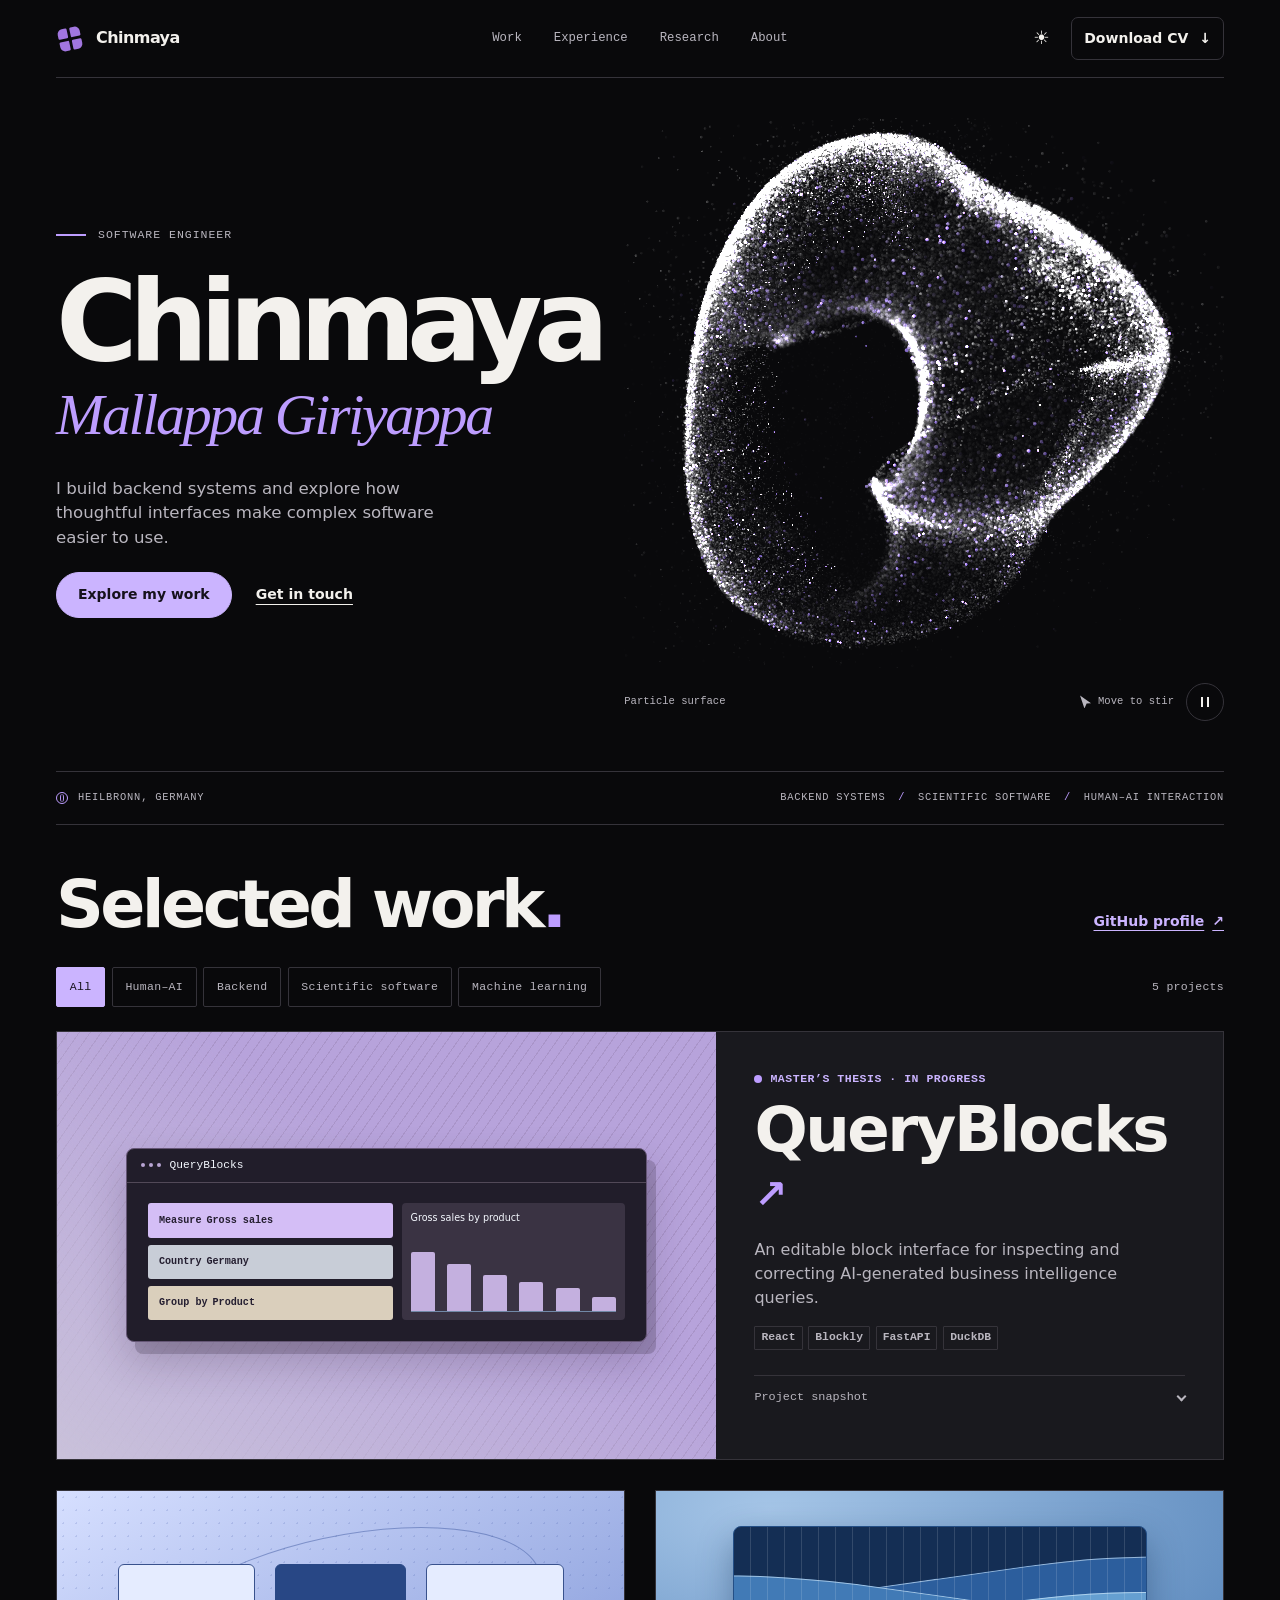
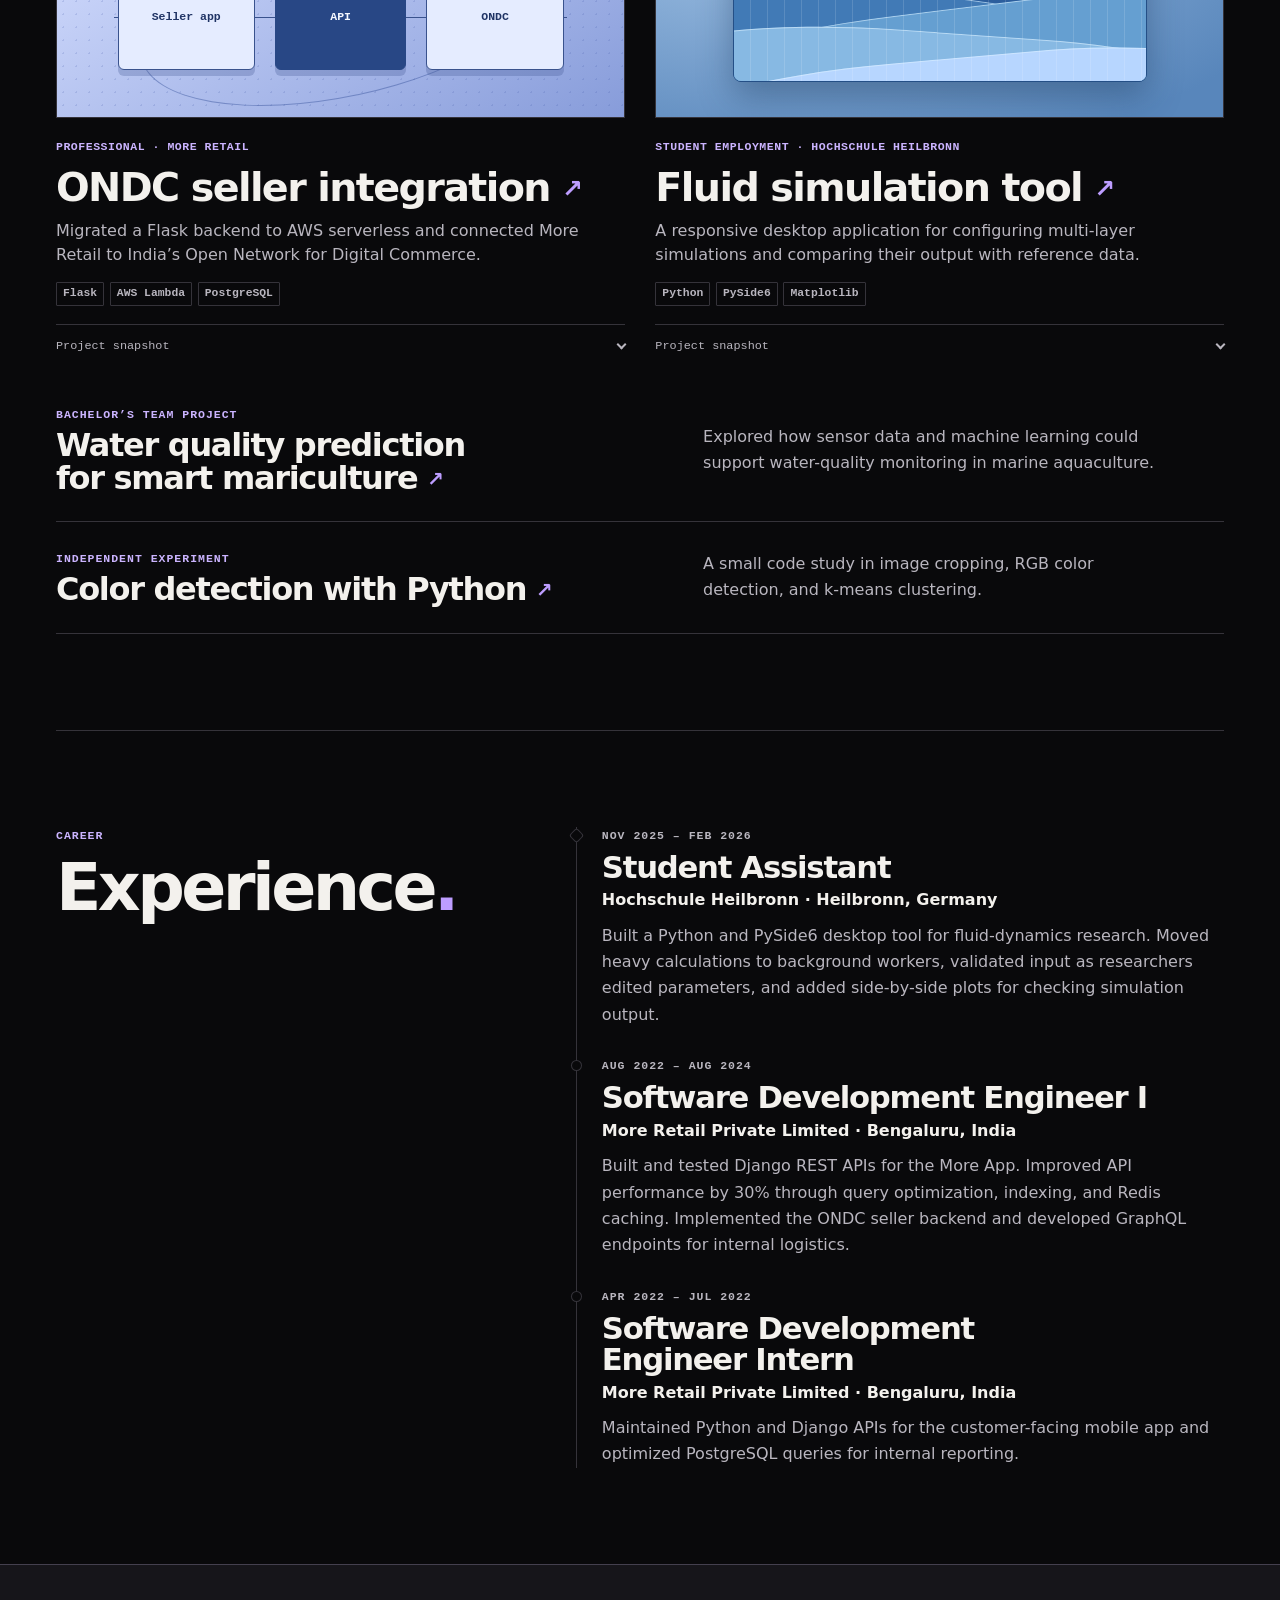
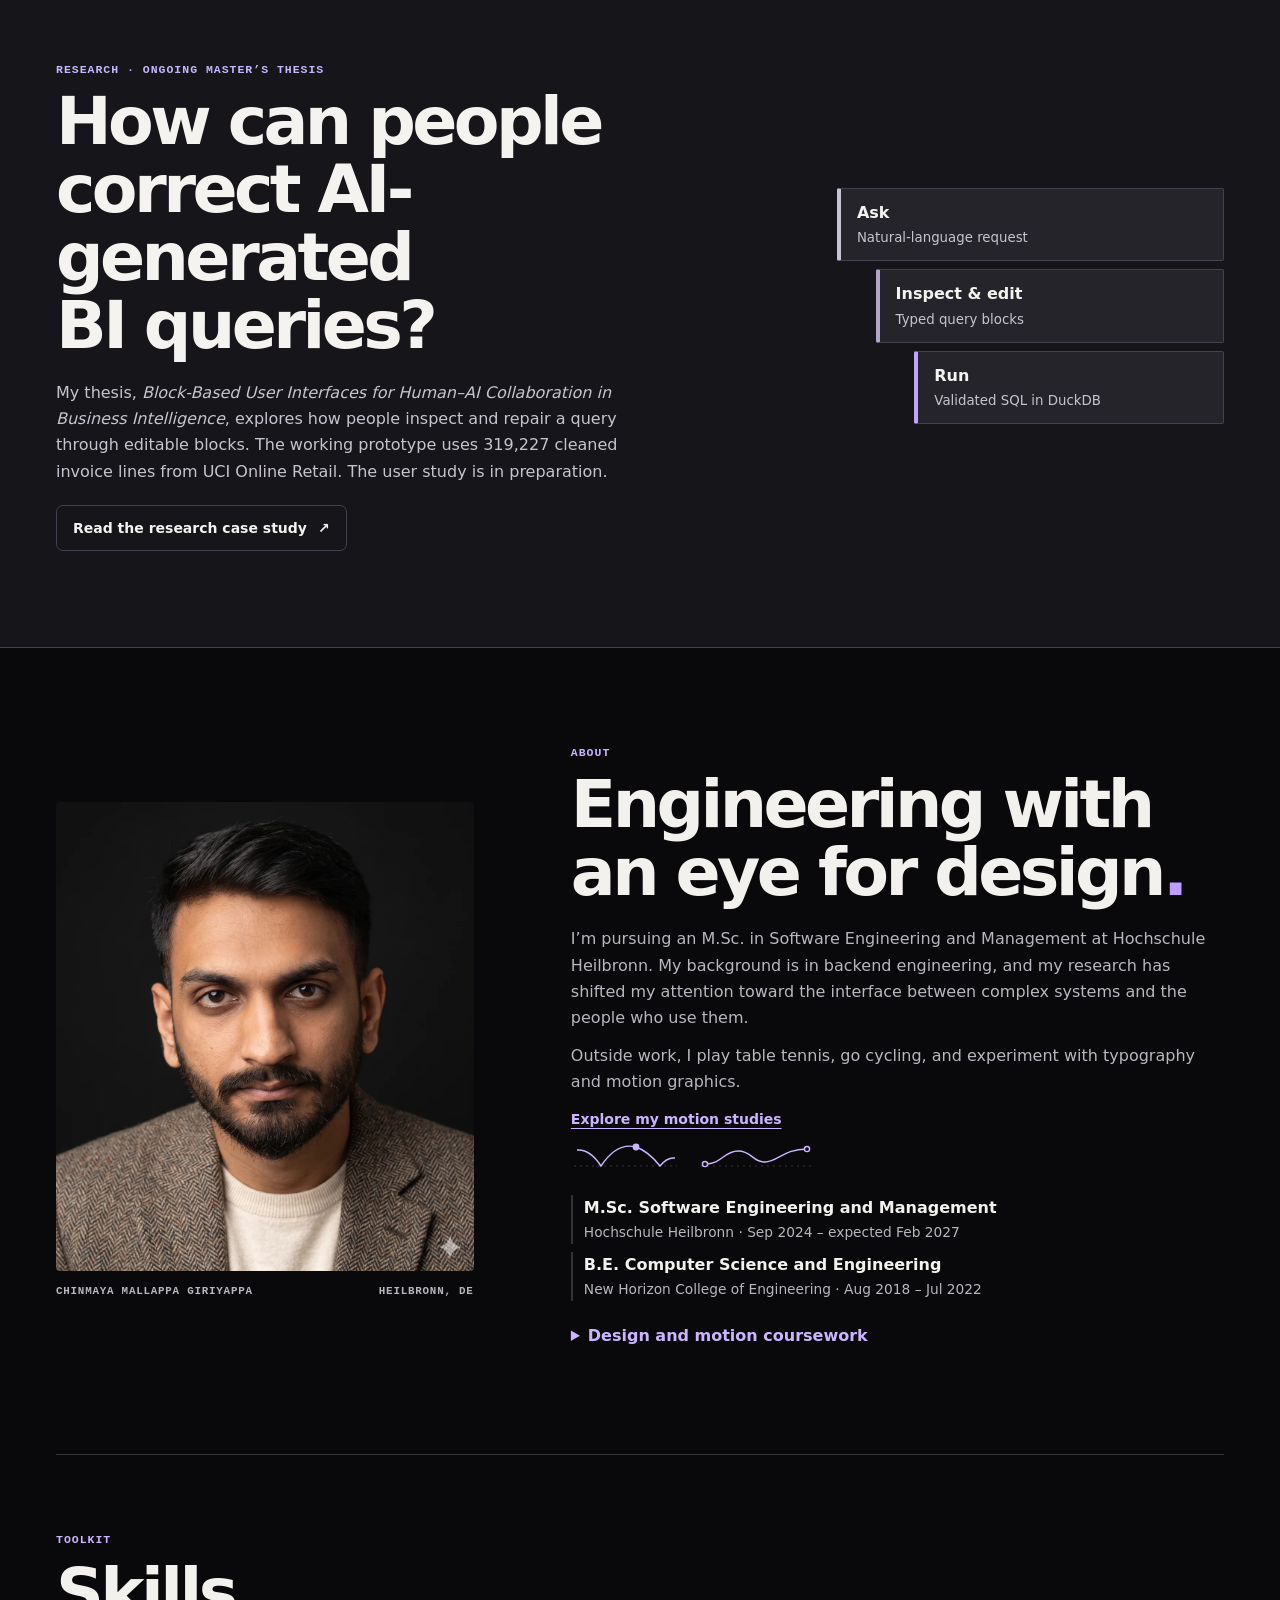
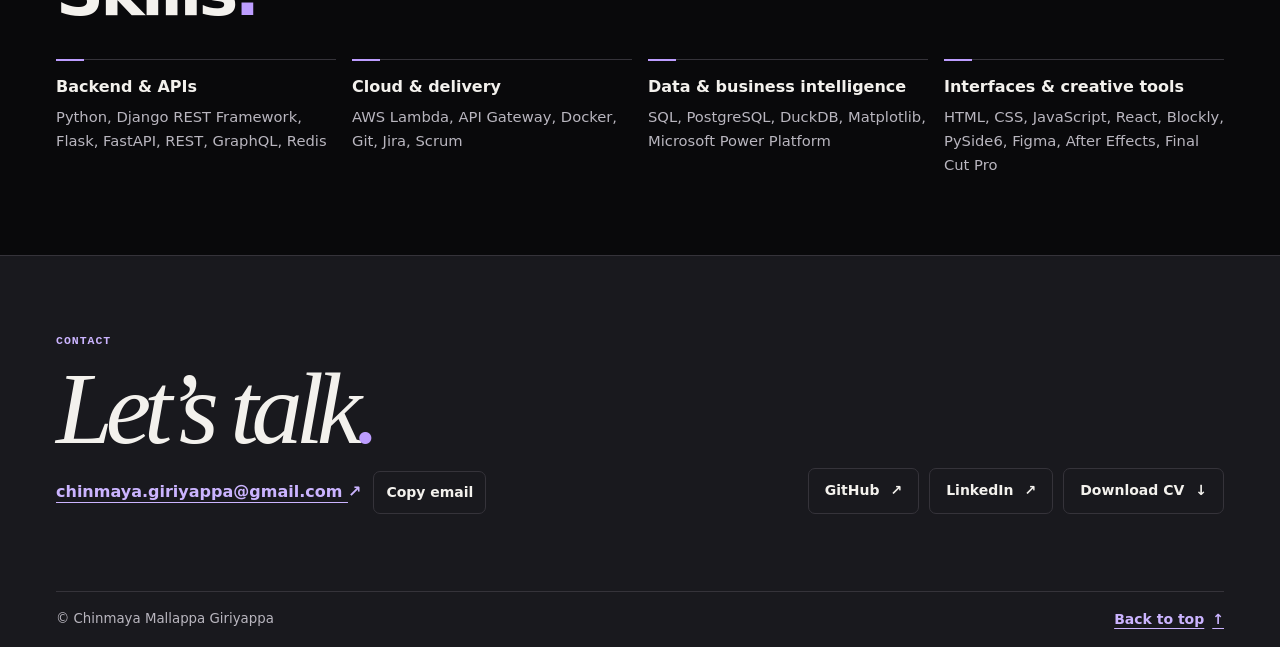
==== commit a034e0c7: "Unify the portfolio icon and group the full family name" ====
--- a/index.html
+++ b/index.html
@@ -14,14 +14,16 @@
   <meta property="og:description"
     content="Selected work in backend engineering, scientific software, and human–AI collaboration.">
   <meta property="og:url" content="https://chinmaya1910.github.io/Portfolio/">
-  <meta property="og:image" content="https://chinmaya1910.github.io/Portfolio/assets/social-preview.jpg?v=2">
+  <meta property="og:image" content="https://chinmaya1910.github.io/Portfolio/assets/social-preview.jpg?v=3">
   <meta property="og:image:alt"
     content="Portrait of Chinmaya Mallappa Giriyappa beside his name and software engineer title">
-  <link rel="icon" href="assets/mark.png" type="image/png">
+  <link rel="icon" type="image/png" sizes="180x180" href="assets/mark.png?v=2">
+  <link rel="icon" type="image/svg+xml" sizes="any" href="assets/mark.svg">
+  <link rel="apple-touch-icon" sizes="180x180" href="assets/mark.png?v=2">
   <script src="assets/theme.js?v=3"></script>
-  <link rel="stylesheet" href="assets/site.css?v=3">
+  <link rel="stylesheet" href="assets/site.css?v=4">
   <link rel="stylesheet" href="assets/motion.css">
-  <link rel="stylesheet" href="assets/portfolio.css?v=3">
+  <link rel="stylesheet" href="assets/portfolio.css?v=4">
   <link rel="stylesheet" href="assets/work-index.css">
   <script defer src="assets/axon/vendor/three-0.150.1.min.js"></script>
   <script defer src="assets/axon/fluid.js?v=3"></script>
@@ -35,8 +37,7 @@
   <a class="skip-link" href="#main">Skip to content</a>
   <header class="site-header">
     <div class="shell header-inner">
-      <a class="brand" href="#home" aria-label="Chinmaya M.G., home"><span class="brand-mark"
-          aria-hidden="true"><i></i><i></i><i></i><i></i></span><span>Chinmaya M.G.</span></a>
+      <a class="brand" href="#home" aria-label="Chinmaya Mallappa Giriyappa, home"><img class="brand-mark" src="assets/mark.svg" width="28" height="28" alt=""><span>Chinmaya</span></a>
       <nav class="nav-links" id="site-nav" aria-label="Main">
         <a href="#projects">Work</a><a href="#experience">Experience</a><a href="#research">Research</a><a
           href="#about">About</a><a class="nav-mobile-only" href="#contact">Contact</a>
@@ -56,10 +57,9 @@
     <section class="shell hero" id="home" aria-labelledby="hero-title">
       <div class="hero-copy">
         <p class="eyebrow hero-kicker"><span class="role-rule" aria-hidden="true"></span>Software engineer</p>
-        <h1 id="hero-title">
-          <span class="hero-line">Chinmaya</span>
-          <span class="hero-line">Mallappa</span>
-          <span class="hero-line">Giriyappa<span>.</span></span>
+        <h1 id="hero-title" itemscope itemtype="https://schema.org/Person">
+          <span class="hero-line" itemprop="givenName">Chinmaya</span>
+          <span class="hero-line family-name" itemprop="familyName">Mallappa Giriyappa</span>
         </h1>
         <p class="hero-description">I build backend systems and explore how thoughtful interfaces make complex software
           easier to use.</p>
--- a/assets/site.css
+++ b/assets/site.css
@@ -74,11 +74,7 @@
 .site-header { position: sticky; top: 0; z-index: 2; padding-top: var(--safe-top); background: var(--paper); }
 .header-inner { min-height: 78px; display: grid; grid-template-columns: 1fr auto 1fr; align-items: center; gap: var(--space-3); border-bottom: 1px solid var(--line); }
 .brand { display: inline-flex; align-items: center; gap: 12px; justify-self: start; color: var(--text); font-weight: 760; letter-spacing: -.035em; text-decoration: none; white-space: nowrap; }
-.brand-mark { width: 31px; height: 31px; display: grid; place-content: center; grid-template-columns: repeat(2, 8px); grid-template-rows: repeat(2, 8px); gap: 2px; transform: rotate(-12deg); }
-.brand-mark i { background: var(--accent); border-radius: 50% 1px 1px 1px; }
-.brand-mark i:nth-child(2) { transform: rotate(90deg); }
-.brand-mark i:nth-child(3) { transform: rotate(-90deg); }
-.brand-mark i:nth-child(4) { transform: rotate(180deg); }
+.brand-mark { display: block; width: 28px; height: 28px; flex: none; }
 .nav-links, .header-actions { display: flex; align-items: center; }
 .nav-links { gap: clamp(14px, 2.5vw, 36px); }
 .nav-links a { color: var(--muted); font: 500 .77rem/1.5 var(--mono); text-decoration: none; padding-block: 12px; }
--- a/assets/motion.css
+++ b/assets/motion.css
@@ -25,7 +25,6 @@
 .site-header[data-scrolled] { box-shadow: 0 4px 14px #08152b12; }
 
 .hero h1 .hero-line { display: block; color: inherit; }
-.hero-line > span { color: var(--accent); }
 .project-card:focus-within { border-color: var(--accent); }
 .timeline { position: relative; }
 .timeline li[data-role="academic"]::before { border-radius: 2px; transform: rotate(45deg); }
@@ -53,7 +52,6 @@
     animation: name-reveal var(--reveal-speed) var(--ease) backwards;
   }
   .hero[data-intro] .hero-line:nth-child(2) { animation-delay: 50ms; }
-  .hero[data-intro] .hero-line:nth-child(3) { animation-delay: 100ms; }
   .hero[data-intro] .hero-description { animation-delay: 125ms; }
   .hero[data-intro] .actions { animation-delay: 170ms; }
 
--- a/assets/portfolio.css
+++ b/assets/portfolio.css
@@ -18,17 +18,17 @@
 }
 .role-rule { width: 30px; height: 2px; background: var(--accent); }
 .portfolio-home .hero h1 {
-  font-size: clamp(4.7rem, 7.55vw, 8.45rem);
+  font-size: clamp(4.7rem, 8.7vw, 9.25rem);
   font-weight: 640;
   letter-spacing: -.078em;
   line-height: .87;
 }
-.portfolio-home .hero-line:nth-child(2) {
+.portfolio-home .hero h1 .family-name {
   width: fit-content;
-  padding-right: .08em;
+  margin-top: .22em;
   color: var(--accent);
-  font: italic 400 1.06em/.99 'Baskervville', 'Baskerville', 'Times New Roman', serif;
-  letter-spacing: -.065em;
+  font: italic 400 .52em/1.09 'Baskervville', 'Baskerville', 'Times New Roman', serif;
+  letter-spacing: -.04em;
 }
 .portfolio-home .hero-description {
   max-width: 39ch;
